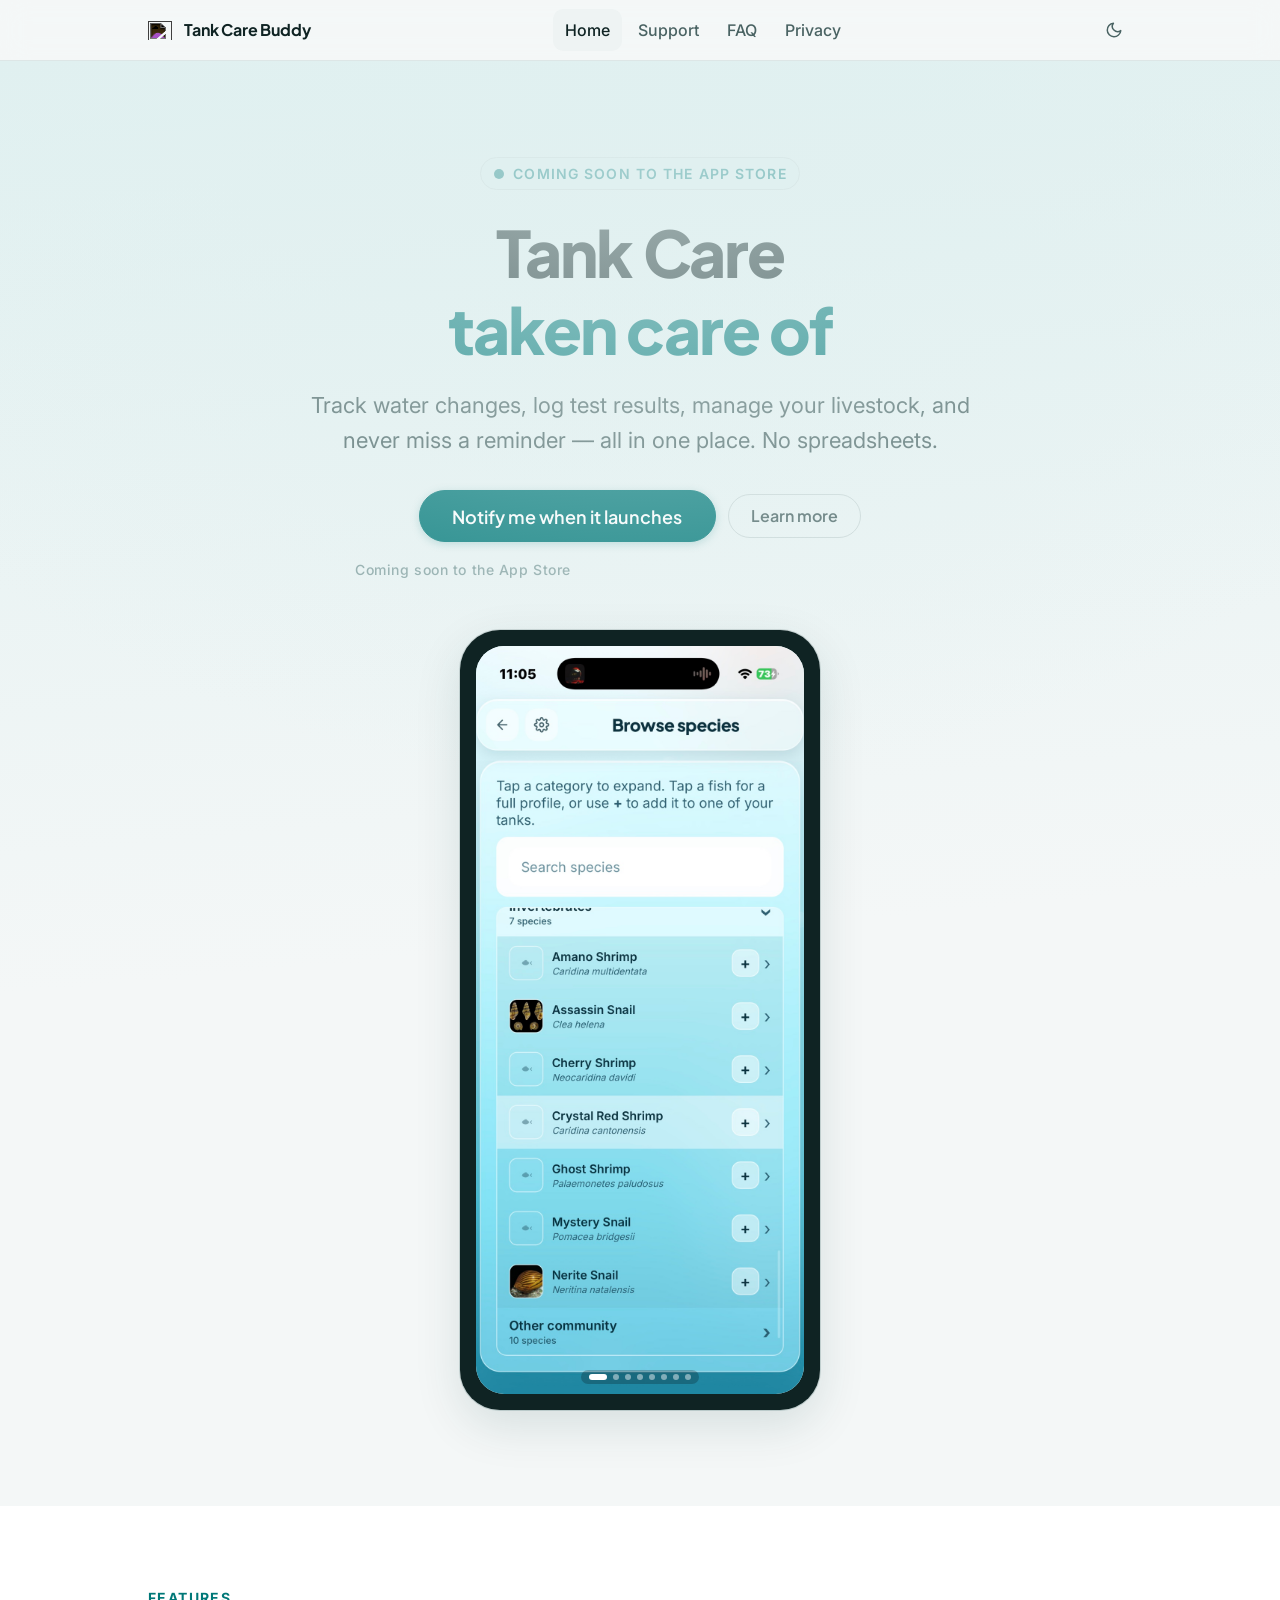
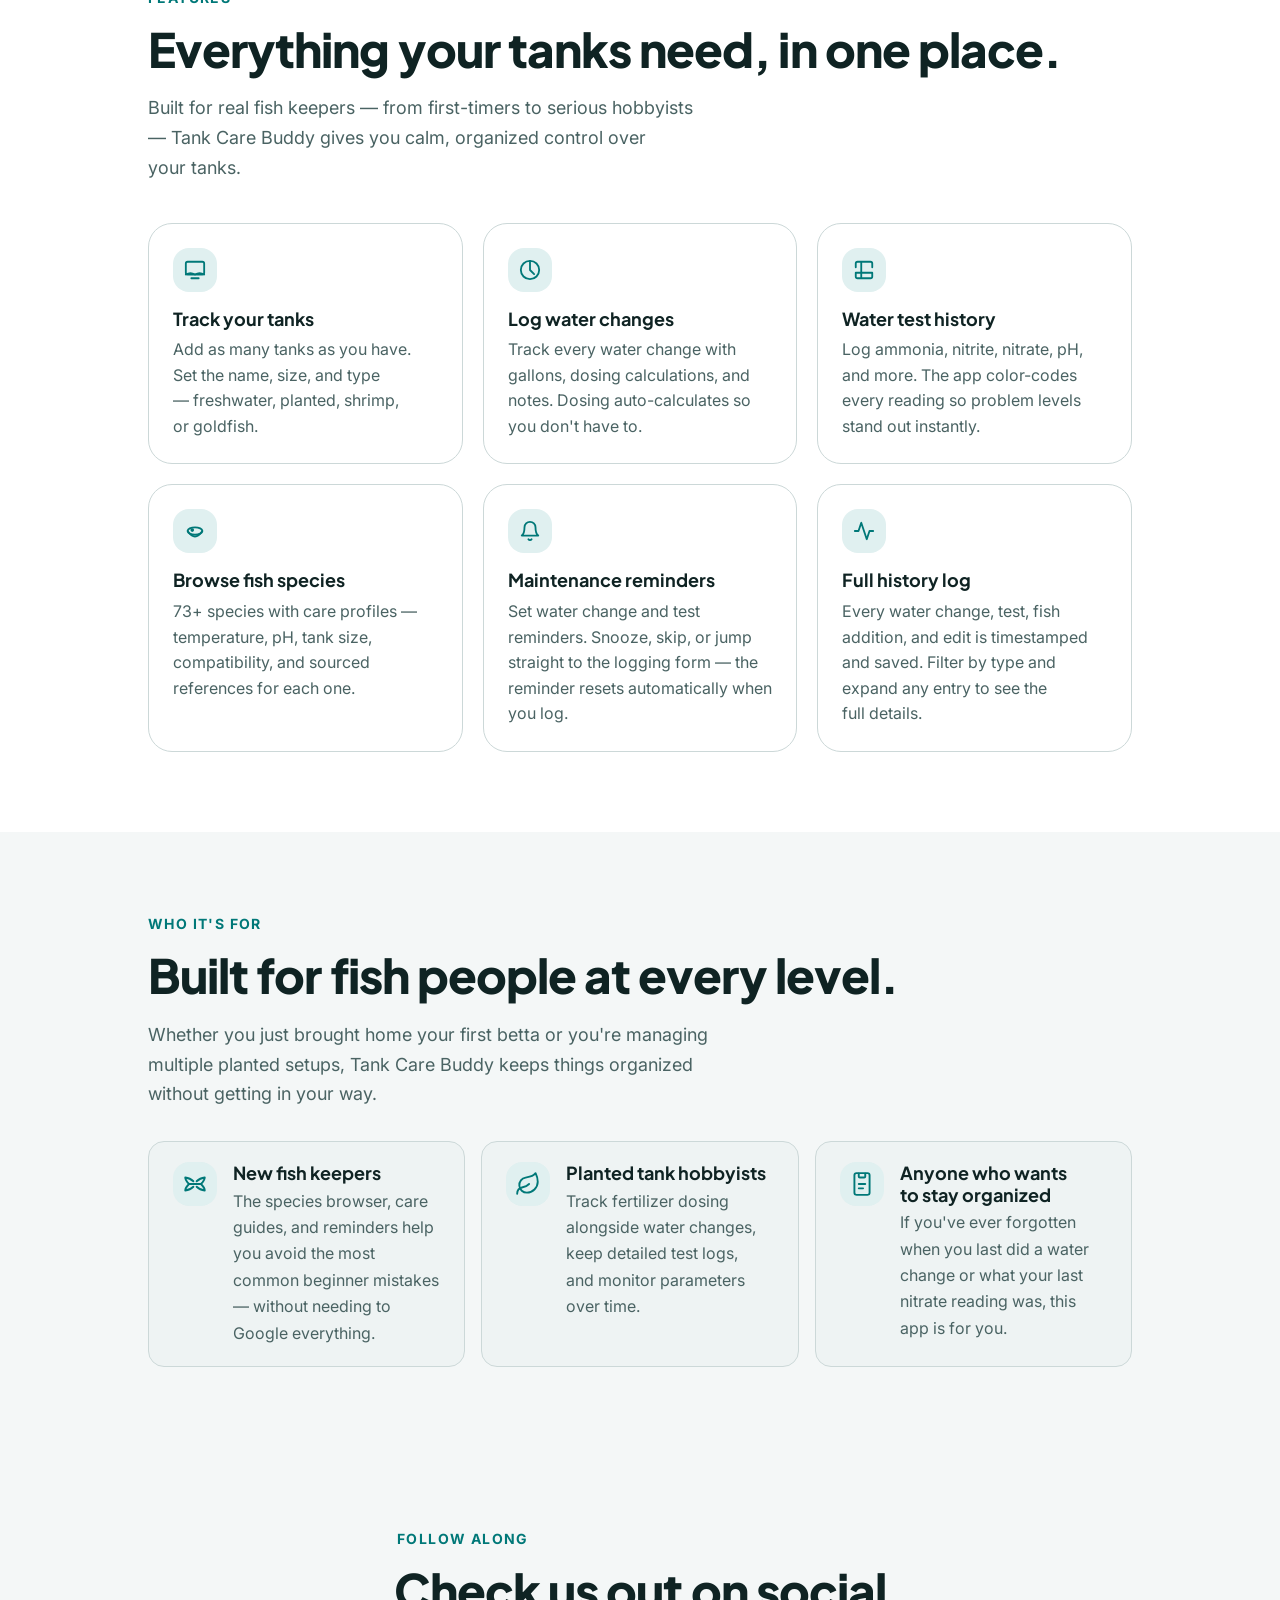
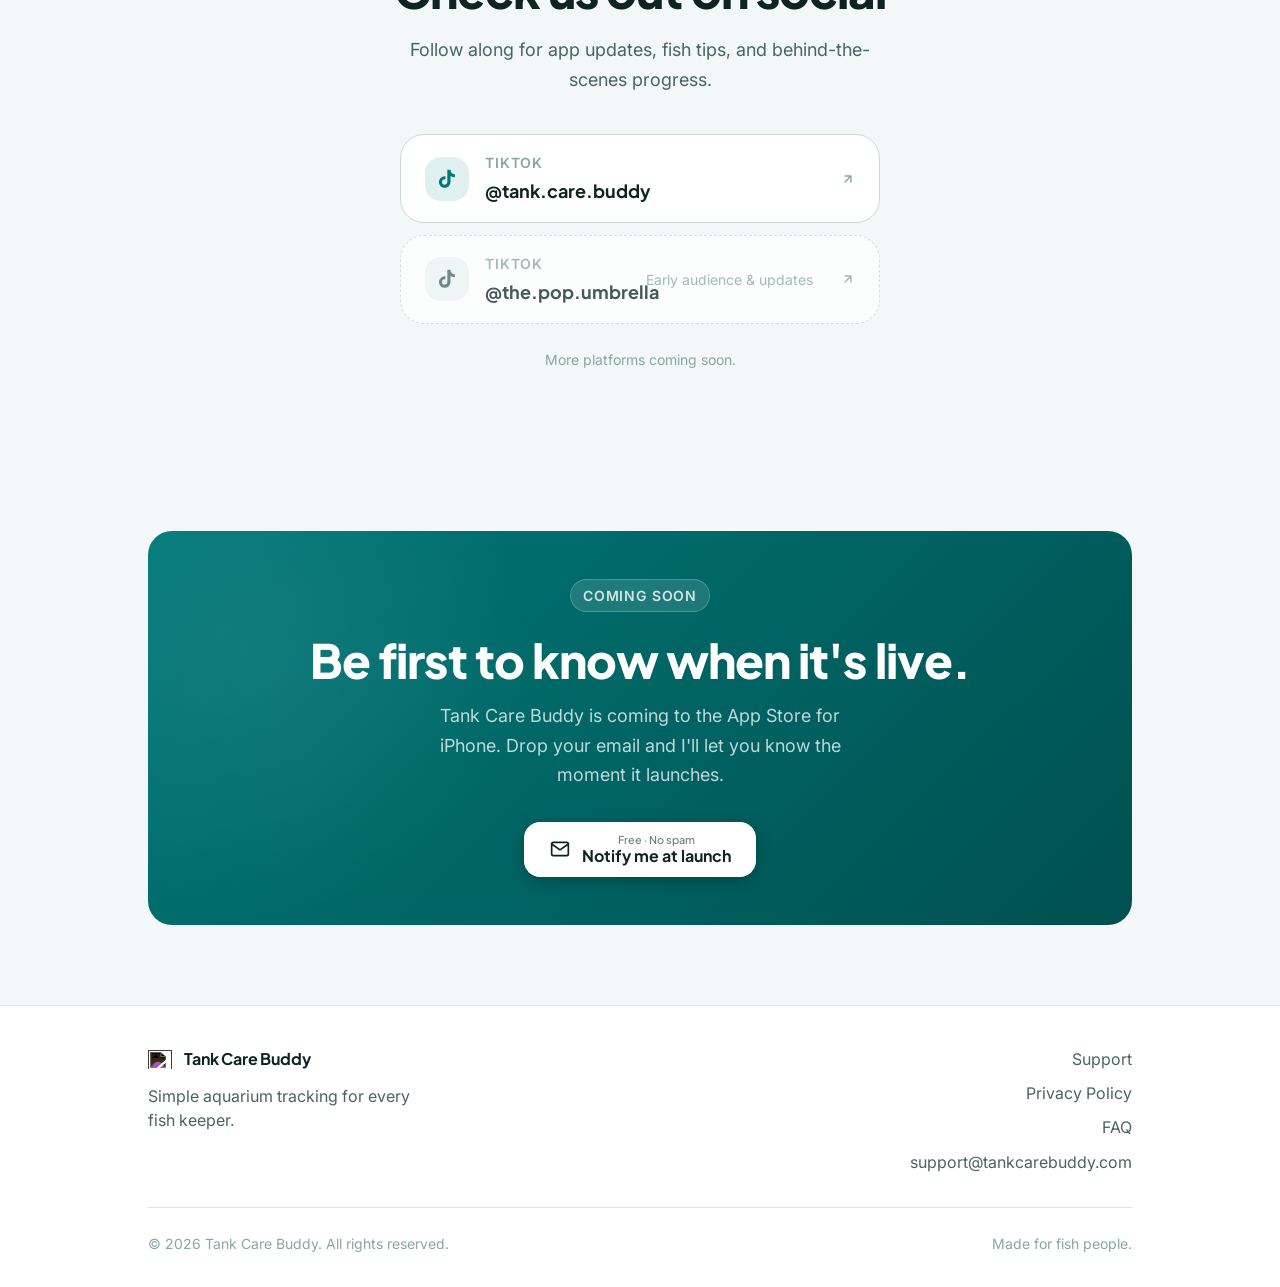
==== index.html @ 9cae3dd8 "v20260706c — screenshot carousel, legal page overhaul - index.html: replace hero phone mockup with r" ====
<!DOCTYPE html>
<html lang="en">
<head>
  <meta charset="UTF-8" />
  <meta name="viewport" content="width=device-width, initial-scale=1.0, viewport-fit=cover" />
  <title>Tank Care Buddy — Simple Aquarium Tracking</title>
  <meta name="description" content="Tank Care Buddy helps fish keepers track water changes, log tests, monitor fish health, and stay on top of tank maintenance — all in one clean app." />
  <meta property="og:title" content="Tank Care Buddy — Simple Aquarium Tracking" />
  <meta property="og:description" content="Track your tanks, log water changes, browse fish species, and never miss a maintenance reminder." />
  <meta property="og:type" content="website" />
  <meta property="og:url" content="https://tankcarebuddy.com" />
  <meta property="og:image" content="https://tankcarebuddy.com/icon-96.png" />
  <meta name="twitter:card" content="summary" />
  <meta name="twitter:image" content="https://tankcarebuddy.com/icon-96.png" />
  <link rel="canonical" href="https://tankcarebuddy.com" />
  <!-- Fonts -->
  <link rel="preconnect" href="https://fonts.googleapis.com" />
  <link rel="preconnect" href="https://fonts.gstatic.com" crossorigin />
  <link href="https://fonts.googleapis.com/css2?family=Plus+Jakarta+Sans:wght@400;500;600;700;800&family=Inter:wght@400;500;600&display=swap" rel="stylesheet" />
  <link rel="stylesheet" href="style.css" />
</head>
<body>

  <!-- HEADER -->
  <div id="header-placeholder"></div>

  <!-- ═══════════════════════════════════════════════════════ HERO -->
  <main>
    <section class="hero">
      <div class="container text-center">
        <div class="hero-eyebrow">
          <svg width="12" height="12" viewBox="0 0 12 12" fill="currentColor"><circle cx="6" cy="6" r="5"/></svg>
          Coming soon to the App Store
        </div>

        <h1 class="hero-title">
          Tank Care<br><em>taken care of</em>
        </h1>

        <p class="hero-sub">
          Track water changes, log test results, manage your livestock,
          and never miss a reminder — all in one place. No spreadsheets.
        </p>

        <div class="hero-actions">
          <button class="btn btn-primary btn-lg" id="hero-notify-btn" onclick="TCB.openWaitlistModal()">
            Notify me when it launches
          </button>
          <a href="faq.html" class="btn btn-ghost">Learn more</a>
        </div>
        <p class="hero-coming-soon">Coming soon to the App Store</p>

        <!-- Phone mockup -->
        <!-- ── SCREENSHOT CAROUSEL (v20260706c) ── -->
        <div class="hero-mockup">
          <div class="phone-frame">
            <div class="phone-screen phone-screen--carousel">
              <div class="ss-carousel" id="ss-carousel" aria-label="App screenshots">
                <div class="ss-track" id="ss-track">
                  <div class="ss-slide"><img src="screenshots/screen-01.jpg" alt="Tank Care Buddy — home screen" draggable="false"></div>
                  <div class="ss-slide"><img src="screenshots/screen-02.jpg" alt="Tank Care Buddy — tank details" draggable="false"></div>
                  <div class="ss-slide"><img src="screenshots/screen-03.jpg" alt="Tank Care Buddy — water care" draggable="false"></div>
                  <div class="ss-slide"><img src="screenshots/screen-04.jpg" alt="Tank Care Buddy — equipment" draggable="false"></div>
                  <div class="ss-slide"><img src="screenshots/screen-05.jpg" alt="Tank Care Buddy — reminders" draggable="false"></div>
                  <div class="ss-slide"><img src="screenshots/screen-06.jpg" alt="Tank Care Buddy — first tank guide" draggable="false"></div>
                  <div class="ss-slide"><img src="screenshots/screen-07.jpg" alt="Tank Care Buddy — history" draggable="false"></div>
                  <div class="ss-slide"><img src="screenshots/screen-08.jpg" alt="Tank Care Buddy — browse species" draggable="false"></div>
                </div>
              </div>
              <div class="ss-dots" id="ss-dots" role="tablist" aria-label="Screenshot navigation">
                <button class="ss-dot ss-dot--active" role="tab" aria-selected="true" data-idx="0"></button>
                <button class="ss-dot" role="tab" aria-selected="false" data-idx="1"></button>
                <button class="ss-dot" role="tab" aria-selected="false" data-idx="2"></button>
                <button class="ss-dot" role="tab" aria-selected="false" data-idx="3"></button>
                <button class="ss-dot" role="tab" aria-selected="false" data-idx="4"></button>
                <button class="ss-dot" role="tab" aria-selected="false" data-idx="5"></button>
                <button class="ss-dot" role="tab" aria-selected="false" data-idx="6"></button>
                <button class="ss-dot" role="tab" aria-selected="false" data-idx="7"></button>
              </div>
            </div>
          </div>
        </div>

      </div>
    </section>

    <!-- ═══════════════════════════════════════════════════ FEATURES -->
    <section class="section section--alt" id="features">
      <div class="container">
        <p class="section-label">Features</p>
        <h2 class="section-title">Everything your tanks need, in one place.</h2>
        <p class="section-sub">
          Built for real fish keepers — from first-timers to serious hobbyists —
          Tank Care Buddy gives you calm, organized control over your tanks.
        </p>

        <div class="features-grid">

          <div class="feature-card">
            <div class="feature-icon">
              <svg width="22" height="22" viewBox="0 0 24 24" fill="none" stroke="currentColor" stroke-width="2" stroke-linecap="round" stroke-linejoin="round"><rect x="2" y="3" width="20" height="14" rx="2"/><path d="M2 17 Q7 14 12 17 Q17 14 22 17"/><path d="M8 21h8"/></svg>
            </div>
            <h3>Track your tanks</h3>
            <p>Add as many tanks as you have. Set the name, size, and type — freshwater, planted, shrimp, or goldfish.</p>
          </div>

          <div class="feature-card">
            <div class="feature-icon">
              <svg width="22" height="22" viewBox="0 0 24 24" fill="none" stroke="currentColor" stroke-width="2" stroke-linecap="round" stroke-linejoin="round"><path d="M12 2C6.48 2 2 6.48 2 12s4.48 10 10 10 10-4.48 10-10S17.52 2 12 2z"/><path d="M12 2v10l4.5 4.5"/></svg>
            </div>
            <h3>Log water changes</h3>
            <p>Track every water change with gallons, dosing calculations, and notes. Dosing auto-calculates so you don't have to.</p>
          </div>

          <div class="feature-card">
            <div class="feature-icon">
              <svg width="22" height="22" viewBox="0 0 24 24" fill="none" stroke="currentColor" stroke-width="2" stroke-linecap="round" stroke-linejoin="round"><path d="M9 3H5a2 2 0 0 0-2 2v4m6-6h10a2 2 0 0 1 2 2v4M9 3v18m0 0h10a2 2 0 0 0 2-2v-4M9 21H5a2 2 0 0 1-2-2v-4m0 0h18"/></svg>
            </div>
            <h3>Water test history</h3>
            <p>Log ammonia, nitrite, nitrate, pH, and more. The app color-codes every reading so problem levels stand out instantly.</p>
          </div>

          <div class="feature-card">
            <div class="feature-icon">
              <svg width="22" height="22" viewBox="0 0 24 24" fill="none" stroke="currentColor" stroke-width="2" stroke-linecap="round" stroke-linejoin="round"><ellipse cx="12" cy="12" rx="8" ry="4"/><path d="M4 12 Q8 18 12 18 Q16 18 20 12"/><circle cx="9" cy="11" r="1" fill="currentColor"/></svg>
            </div>
            <h3>Browse fish species</h3>
            <p>73+ species with care profiles — temperature, pH, tank size, compatibility, and sourced references for each one.</p>
          </div>

          <div class="feature-card">
            <div class="feature-icon">
              <svg width="22" height="22" viewBox="0 0 24 24" fill="none" stroke="currentColor" stroke-width="2" stroke-linecap="round" stroke-linejoin="round"><path d="M18 8A6 6 0 0 0 6 8c0 7-3 9-3 9h18s-3-2-3-9"/><path d="M13.73 21a2 2 0 0 1-3.46 0"/></svg>
            </div>
            <h3>Maintenance reminders</h3>
            <p>Set water change and test reminders. Snooze, skip, or jump straight to the logging form — the reminder resets automatically when you log.</p>
          </div>

          <div class="feature-card">
            <div class="feature-icon">
              <svg width="22" height="22" viewBox="0 0 24 24" fill="none" stroke="currentColor" stroke-width="2" stroke-linecap="round" stroke-linejoin="round"><polyline points="22 12 18 12 15 21 9 3 6 12 2 12"/></svg>
            </div>
            <h3>Full history log</h3>
            <p>Every water change, test, fish addition, and edit is timestamped and saved. Filter by type and expand any entry to see the full details.</p>
          </div>

        </div>
      </div>
    </section>

    <!-- ═══════════════════════════════════════════════════ WHO IT'S FOR -->
    <section class="section" id="who">
      <div class="container">
        <p class="section-label">Who it's for</p>
        <h2 class="section-title">Built for fish people at every level.</h2>
        <p class="section-sub">
          Whether you just brought home your first betta or you're managing multiple planted setups,
          Tank Care Buddy keeps things organized without getting in your way.
        </p>

        <div class="audience-grid">
          <div class="audience-card">
            <div class="audience-icon">
              <!-- fish icon — matches app icons.js "fish" -->
              <svg width="26" height="26" viewBox="0 0 24 24" fill="none" stroke="currentColor" stroke-width="1.75" stroke-linecap="round" stroke-linejoin="round" aria-hidden="true">
                <path d="M6.5 12C6.5 12 3 8.5 3 6c0 0 4.5.5 7.5 3.5"/>
                <path d="M17.5 12C17.5 12 21 8.5 21 6c0 0-4.5.5-7.5 3.5"/>
                <path d="M6.5 12C6.5 12 3 15.5 3 18c0 0 4.5-.5 7.5-3.5"/>
                <path d="M17.5 12C17.5 12 21 15.5 21 18c0 0-4.5-.5-7.5-3.5"/>
                <path d="M6.5 12h11"/>
                <circle cx="17" cy="12" r="1" fill="currentColor" stroke="none"/>
              </svg>
            </div>
            <div>
              <h3>New fish keepers</h3>
              <p>The species browser, care guides, and reminders help you avoid the most common beginner mistakes — without needing to Google everything.</p>
            </div>
          </div>
          <div class="audience-card">
            <div class="audience-icon">
              <!-- leaf icon — matches app icons.js "leaf" -->
              <svg width="26" height="26" viewBox="0 0 24 24" fill="none" stroke="currentColor" stroke-width="1.75" stroke-linecap="round" stroke-linejoin="round" aria-hidden="true">
                <path d="M11 20A7 7 0 0 1 9.8 6.1C15.5 5 17 4.48 19 2c1 2 2 4.18 2 8 0 5.5-4.78 10-10 10z"/>
                <path d="M2 21c0-3 1.85-5.36 5.08-6C9.5 14.52 12 13 13 12"/>
              </svg>
            </div>
            <div>
              <h3>Planted tank hobbyists</h3>
              <p>Track fertilizer dosing alongside water changes, keep detailed test logs, and monitor parameters over time.</p>
            </div>
          </div>
          <div class="audience-card">
            <div class="audience-icon">
              <!-- clipboard-list icon — matches app icons.js "clipboard-list" -->
              <svg width="26" height="26" viewBox="0 0 24 24" fill="none" stroke="currentColor" stroke-width="1.75" stroke-linecap="round" stroke-linejoin="round" aria-hidden="true">
                <rect x="9" y="2" width="6" height="4" rx="1" ry="1"/>
                <path d="M9 2H7a2 2 0 0 0-2 2v16a2 2 0 0 0 2 2h10a2 2 0 0 0 2-2V4a2 2 0 0 0-2-2h-2"/>
                <path d="M9 12h6"/>
                <path d="M9 16h4"/>
              </svg>
            </div>
            <div>
              <h3>Anyone who wants to stay organized</h3>
              <p>If you've ever forgotten when you last did a water change or what your last nitrate reading was, this app is for you.</p>
            </div>
          </div>
        </div>
      </div>
    </section>


    <!-- ═══════════════════════════════════════════════════ SOCIAL -->
    <section class="section social-section" id="social">
      <div class="container text-center">
        <p class="section-label">Follow along</p>
        <h2 class="section-title social-title">Check us out on social</h2>
        <p class="section-sub social-sub">
          Follow along for app updates, fish tips, and behind-the-scenes progress.
        </p>

        <div class="social-cards">

          <!-- TikTok -->
          <a
            href="https://www.tiktok.com/@tank.care.buddy"
            class="social-card"
            target="_blank"
            rel="noopener noreferrer"
            aria-label="Tank Care Buddy on TikTok"
          >
            <div class="social-card-icon">
              <!-- TikTok logo mark -->
              <svg width="22" height="22" viewBox="0 0 24 24" fill="currentColor" aria-hidden="true">
                <path d="M19.59 6.69a4.83 4.83 0 0 1-3.77-4.25V2h-3.45v13.67a2.89 2.89 0 0 1-2.88 2.5 2.89 2.89 0 0 1-2.89-2.89 2.89 2.89 0 0 1 2.89-2.89c.28 0 .54.04.79.1V9.01a6.32 6.32 0 0 0-.79-.05 6.34 6.34 0 0 0-6.34 6.34 6.34 6.34 0 0 0 6.34 6.34 6.34 6.34 0 0 0 6.33-6.34V8.69a8.18 8.18 0 0 0 4.78 1.52V6.76a4.85 4.85 0 0 1-1.01-.07z"/>
              </svg>
            </div>
            <div class="social-card-body">
              <span class="social-card-platform">TikTok</span>
              <!-- Update handle once confirmed -->
              <span class="social-card-handle">@tank.care.buddy</span>
            </div>
            <div class="social-card-arrow" aria-hidden="true">
              <svg width="14" height="14" viewBox="0 0 24 24" fill="none" stroke="currentColor" stroke-width="2.5" stroke-linecap="round" stroke-linejoin="round">
                <path d="M7 17L17 7M17 7H7M17 7v10"/>
              </svg>
            </div>
          </a>

          <!-- Pop Umbrella (early audience / parent brand — subtle) -->
          <a
            href="https://www.tiktok.com/@the.pop.umbrella"
            class="social-card social-card--secondary"
            target="_blank"
            rel="noopener noreferrer"
            aria-label="Pop Umbrella on TikTok"
          >
            <div class="social-card-icon">
              <svg width="22" height="22" viewBox="0 0 24 24" fill="currentColor" aria-hidden="true">
                <path d="M19.59 6.69a4.83 4.83 0 0 1-3.77-4.25V2h-3.45v13.67a2.89 2.89 0 0 1-2.88 2.5 2.89 2.89 0 0 1-2.89-2.89 2.89 2.89 0 0 1 2.89-2.89c.28 0 .54.04.79.1V9.01a6.32 6.32 0 0 0-.79-.05 6.34 6.34 0 0 0-6.34 6.34 6.34 6.34 0 0 0 6.34 6.34 6.34 6.34 0 0 0 6.33-6.34V8.69a8.18 8.18 0 0 0 4.78 1.52V6.76a4.85 4.85 0 0 1-1.01-.07z"/>
              </svg>
            </div>
            <div class="social-card-body">
              <span class="social-card-platform">TikTok</span>
              <span class="social-card-handle">@the.pop.umbrella</span>
            </div>
            <div class="social-card-note">Early audience &amp; updates</div>
            <div class="social-card-arrow" aria-hidden="true">
              <svg width="14" height="14" viewBox="0 0 24 24" fill="none" stroke="currentColor" stroke-width="2.5" stroke-linecap="round" stroke-linejoin="round">
                <path d="M7 17L17 7M17 7H7M17 7v10"/>
              </svg>
            </div>
          </a>

        </div>

        <p class="social-footnote">
          More platforms coming soon.
        </p>
      </div>
    </section>

    <!-- ═══════════════════════════════════════════════════ CTA BANNER -->
    <section class="section">
      <div class="container">
        <div class="cta-banner" id="coming-soon">
          <div class="cta-badge">Coming Soon</div>
          <h2>Be first to know when it's live.</h2>
          <p>
            Tank Care Buddy is coming to the App Store for iPhone.
            Drop your email and I'll let you know the moment it launches.
          </p>
          <button class="btn-appstore-white" onclick="TCB.openWaitlistModal()">
            <svg width="20" height="20" viewBox="0 0 24 24" fill="none" stroke="currentColor" stroke-width="2" stroke-linecap="round" stroke-linejoin="round" aria-hidden="true"><path d="M4 4h16c1.1 0 2 .9 2 2v12c0 1.1-.9 2-2 2H4c-1.1 0-2-.9-2-2V6c0-1.1.9-2 2-2z"/><polyline points="22,6 12,13 2,6"/></svg>
            <span class="btn-appstore-label">
              <span class="btn-appstore-sub">Free · No spam</span>
              <span class="btn-appstore-main">Notify me at launch</span>
            </span>
          </button>
        </div>
      </div>
    </section>

  </main>

  <!-- FOOTER -->
  <div id="footer-placeholder"></div>

  <script src="shared.js?v=20260702a"></script>
  <script src="waitlist.js?v=20260702e"></script>

  <!-- Screenshot carousel (v20260706c) -->
  <script>
  (function() {
    var track = document.getElementById('ss-track');
    var dots  = document.querySelectorAll('.ss-dot');
    if (!track || !dots.length) return;

    var total   = 8;
    var current = 0;
    var autoTimer;

    function goTo(idx, resetAuto) {
      idx = ((idx % total) + total) % total;
      current = idx;
      track.style.transform = 'translateX(-' + (idx * 100) + '%)';
      dots.forEach(function(d, i) {
        var active = i === idx;
        d.classList.toggle('ss-dot--active', active);
        d.setAttribute('aria-selected', active ? 'true' : 'false');
      });
      if (resetAuto) startAuto();
    }

    function startAuto() {
      clearInterval(autoTimer);
      autoTimer = setInterval(function() { goTo(current + 1, false); }, 3400);
    }

    // Dot clicks
    dots.forEach(function(d) {
      d.addEventListener('click', function() {
        goTo(parseInt(d.dataset.idx, 10), true);
      });
    });

    // Touch / drag swipe
    var carousel = document.getElementById('ss-carousel');
    var startX = null;
    var dragDx = 0;
    var dragging = false;

    function onStart(x) {
      startX = x;
      dragDx = 0;
      dragging = true;
      clearInterval(autoTimer);
      track.style.transition = 'none';
    }
    function onMove(x) {
      if (!dragging || startX === null) return;
      dragDx = x - startX;
      var base = -(current * 100);
      var pct = base + (dragDx / carousel.offsetWidth * 100);
      track.style.transform = 'translateX(' + pct + '%)';
    }
    function onEnd() {
      if (!dragging) return;
      dragging = false;
      track.style.transition = '';
      if (Math.abs(dragDx) > 40) {
        goTo(dragDx < 0 ? current + 1 : current - 1, true);
      } else {
        goTo(current, true);
      }
      startX = null;
    }

    carousel.addEventListener('touchstart', function(e) { onStart(e.touches[0].clientX); }, { passive: true });
    carousel.addEventListener('touchmove',  function(e) { onMove(e.touches[0].clientX); }, { passive: true });
    carousel.addEventListener('touchend',   onEnd);
    carousel.addEventListener('mousedown',  function(e) { onStart(e.clientX); e.preventDefault(); });
    document.addEventListener('mousemove',  function(e) { if (dragging) onMove(e.clientX); });
    document.addEventListener('mouseup',    onEnd);

    // Pause on hover
    carousel.addEventListener('mouseenter', function() { clearInterval(autoTimer); });
    carousel.addEventListener('mouseleave', function() { startAuto(); });

    // Keyboard arrows for accessibility
    carousel.addEventListener('keydown', function(e) {
      if (e.key === 'ArrowLeft')  goTo(current - 1, true);
      if (e.key === 'ArrowRight') goTo(current + 1, true);
    });
    carousel.setAttribute('tabindex', '0');

    startAuto();
  })();
  </script>
</body>
</html>
---- style.css ----
/* ============================================================
   TANK CARE BUDDY — Marketing Site Styles
   Palette: deep teal primary, warm off-white surfaces, clean water feel
   Fonts: Plus Jakarta Sans (display) + Inter (body) via Google Fonts
   ============================================================ */

/* ── DESIGN TOKENS ─────────────────────────────────────────── */
:root,
[data-theme="light"] {
  /* Surfaces */
  --color-bg:             #f4f7f7;
  --color-surface:        #ffffff;
  --color-surface-2:      #eef3f3;
  --color-border:         #ccd8d8;
  --color-divider:        #dde6e6;

  /* Text */
  --color-text:           #0f2323;
  --color-text-muted:     #4a6363;
  --color-text-faint:     #8aa5a5;
  --color-text-inverse:   #f4f7f7;

  /* Primary — deep teal */
  --color-primary:        #007878;
  --color-primary-hover:  #005f5f;
  --color-primary-active: #004545;
  --color-primary-light:  #e0f0f0;

  /* Accent — warm aqua for CTAs */
  --color-cta:            #009999;
  --color-cta-hover:      #007a7a;

  /* Success */
  --color-success:        #3a8a40;
  --color-success-bg:     #e6f4e7;

  /* Shadows */
  --shadow-xs:  0 1px 3px rgba(0,60,60,0.07);
  --shadow-sm:  0 2px 8px rgba(0,60,60,0.09);
  --shadow-md:  0 6px 20px rgba(0,60,60,0.10);
  --shadow-lg:  0 16px 48px rgba(0,60,60,0.12);

  /* Radius */
  --radius-sm:  0.375rem;
  --radius-md:  0.625rem;
  --radius-lg:  1rem;
  --radius-xl:  1.5rem;
  --radius-full: 9999px;

  /* Spacing */
  --space-1:  0.25rem;
  --space-2:  0.5rem;
  --space-3:  0.75rem;
  --space-4:  1rem;
  --space-5:  1.25rem;
  --space-6:  1.5rem;
  --space-8:  2rem;
  --space-10: 2.5rem;
  --space-12: 3rem;
  --space-16: 4rem;
  --space-20: 5rem;
  --space-24: 6rem;

  /* Type scale */
  --text-xs:   clamp(0.75rem,  0.7rem + 0.25vw, 0.875rem);
  --text-sm:   clamp(0.875rem, 0.8rem + 0.35vw, 1rem);
  --text-base: clamp(1rem,     0.95rem + 0.25vw, 1.125rem);
  --text-lg:   clamp(1.125rem, 1rem + 0.6vw, 1.375rem);
  --text-xl:   clamp(1.375rem, 1.1rem + 1vw, 2rem);
  --text-2xl:  clamp(1.875rem, 1.2rem + 2.2vw, 3rem);
  --text-3xl:  clamp(2.5rem,   1.5rem + 3.5vw, 4rem);

  /* Fonts */
  --font-display: 'Plus Jakarta Sans', 'Inter', system-ui, sans-serif;
  --font-body:    'Inter', system-ui, sans-serif;

  /* Transitions */
  --ease-out: cubic-bezier(0.16, 1, 0.3, 1);
  --trans: 180ms var(--ease-out);
}

[data-theme="dark"] {
  --color-bg:             #0a1818;
  --color-surface:        #0f2222;
  --color-surface-2:      #152a2a;
  --color-border:         #1e3535;
  --color-divider:        #1a2e2e;
  --color-text:           #d4e8e8;
  --color-text-muted:     #6fa0a0;
  --color-text-faint:     #3d6060;
  --color-text-inverse:   #0a1818;
  --color-primary:        #3bbfbf;
  --color-primary-hover:  #5dd4d4;
  --color-primary-active: #7ee0e0;
  --color-primary-light:  #102828;
  --color-cta:            #3bbfbf;
  --color-cta-hover:      #5dd4d4;
  --color-success:        #5ab560;
  --color-success-bg:     #0e2510;
  --shadow-xs:  0 1px 3px rgba(0,0,0,0.3);
  --shadow-sm:  0 2px 8px rgba(0,0,0,0.35);
  --shadow-md:  0 6px 20px rgba(0,0,0,0.4);
  --shadow-lg:  0 16px 48px rgba(0,0,0,0.5);
}

@media (prefers-color-scheme: dark) {
  :root:not([data-theme]) {
    --color-bg:             #0a1818;
    --color-surface:        #0f2222;
    --color-surface-2:      #152a2a;
    --color-border:         #1e3535;
    --color-divider:        #1a2e2e;
    --color-text:           #d4e8e8;
    --color-text-muted:     #6fa0a0;
    --color-text-faint:     #3d6060;
    --color-text-inverse:   #0a1818;
    --color-primary:        #3bbfbf;
    --color-primary-hover:  #5dd4d4;
    --color-primary-active: #7ee0e0;
    --color-primary-light:  #102828;
    --color-cta:            #3bbfbf;
    --color-cta-hover:      #5dd4d4;
    --color-success:        #5ab560;
    --color-success-bg:     #0e2510;
    --shadow-xs:  0 1px 3px rgba(0,0,0,0.3);
    --shadow-sm:  0 2px 8px rgba(0,0,0,0.35);
    --shadow-md:  0 6px 20px rgba(0,0,0,0.4);
    --shadow-lg:  0 16px 48px rgba(0,0,0,0.5);
  }
}

/* ── BASE RESET ─────────────────────────────────────────────── */
*, *::before, *::after { box-sizing: border-box; margin: 0; padding: 0; }

html {
  -webkit-font-smoothing: antialiased;
  -moz-osx-font-smoothing: grayscale;
  text-rendering: optimizeLegibility;
  scroll-behavior: smooth;
  scroll-padding-top: var(--space-20);
}

body {
  min-height: 100dvh;
  font-family: var(--font-body);
  font-size: var(--text-base);
  line-height: 1.65;
  color: var(--color-text);
  background-color: var(--color-bg);
}

/* v20260622: match app Fix 1 — eliminate 300ms tap delay on all interactive elements */
button, a, [role="button"] {
  touch-action: manipulation;
}

img, svg { display: block; max-width: 100%; height: auto; }
ul[role="list"], ol[role="list"] { list-style: none; }
input, button, textarea, select { font: inherit; color: inherit; }

h1,h2,h3,h4,h5,h6 {
  font-family: var(--font-display);
  text-wrap: balance;
  line-height: 1.2;
  color: var(--color-text);
}
p, li, figcaption { text-wrap: pretty; max-width: 70ch; }
a { color: var(--color-primary); text-decoration: none; transition: color var(--trans); }
a:hover { color: var(--color-primary-hover); }

button { cursor: pointer; background: none; border: none; }

:focus-visible {
  outline: 2px solid var(--color-primary);
  outline-offset: 3px;
  border-radius: var(--radius-sm);
}
::selection { background: var(--color-primary-light); color: var(--color-text); }

.sr-only {
  position: absolute; width: 1px; height: 1px; padding: 0;
  margin: -1px; overflow: hidden; clip: rect(0,0,0,0);
  white-space: nowrap; border-width: 0;
}

/* ── LAYOUT ─────────────────────────────────────────────────── */
.container {
  width: 100%;
  max-width: 1080px;
  margin-inline: auto;
  padding-inline: clamp(var(--space-5), 5vw, var(--space-12));
}
.container--narrow {
  max-width: 720px;
}

/* ── HEADER ─────────────────────────────────────────────────── */
.site-header {
  position: sticky;
  top: 0;
  z-index: 100;
  background: color-mix(in srgb, var(--color-bg) 88%, transparent);
  backdrop-filter: blur(14px);
  -webkit-backdrop-filter: blur(14px);
  border-bottom: 1px solid var(--color-divider);
  transition: box-shadow var(--trans);
}
.site-header.scrolled { box-shadow: var(--shadow-sm); }

.header-inner {
  display: flex;
  align-items: center;
  justify-content: space-between;
  height: 60px;
  gap: var(--space-6);
}

.site-logo {
  display: flex;
  align-items: center;
  gap: var(--space-3);
  text-decoration: none;
  color: var(--color-text);
  flex-shrink: 0;
}
.site-logo-mark {
  flex-shrink: 0;
  display: block;
  /* Brand mark PNG (116x96 native, white mark on transparent bg).
     Rendered at 24x20px to sit proportionally with the --text-sm logo text.
     CSS filter handles theme contrast. */
  width: 24px;
  height: 20px;
  object-fit: contain;
  /* Light theme default: invert white mark to dark */
  filter: invert(1);
}
[data-theme="dark"] .site-logo-mark {
  filter: none;
}
@media (prefers-color-scheme: dark) {
  :root:not([data-theme]) .site-logo-mark {
    filter: none;
  }
}
.site-logo-text {
  font-family: var(--font-display);
  font-size: var(--text-sm);
  font-weight: 700;
  letter-spacing: -0.01em;
  color: var(--color-text);
  white-space: nowrap;
}

.site-nav {
  display: flex;
  align-items: center;
  gap: var(--space-1);
}
.site-nav a {
  font-size: var(--text-sm);
  font-weight: 500;
  color: var(--color-text-muted);
  padding: var(--space-2) var(--space-3);
  border-radius: var(--radius-md);
  transition: color var(--trans), background var(--trans);
}
.site-nav a:hover, .site-nav a.active {
  color: var(--color-text);
  background: var(--color-surface-2);
}

.header-actions {
  display: flex;
  align-items: center;
  gap: var(--space-3);
  flex-shrink: 0;
}

/* Theme toggle */
.theme-toggle {
  width: 36px; height: 36px;
  border-radius: var(--radius-full);
  display: flex; align-items: center; justify-content: center;
  color: var(--color-text-muted);
  transition: background var(--trans), color var(--trans);
}
.theme-toggle:hover { background: var(--color-surface-2); color: var(--color-text); }

/* Mobile nav */
.nav-toggle {
  display: none;
  width: 36px; height: 36px;
  flex-direction: column;
  align-items: center;
  justify-content: center;
  gap: 5px;
  border-radius: var(--radius-md);
  color: var(--color-text-muted);
  transition: background var(--trans);
}
.nav-toggle:hover { background: var(--color-surface-2); }
.nav-toggle span {
  display: block; width: 20px; height: 2px;
  background: currentColor;
  border-radius: 2px;
  transition: transform 180ms var(--ease-out), opacity 180ms;
}
.nav-toggle.open span:nth-child(1) { transform: translateY(7px) rotate(45deg); }
.nav-toggle.open span:nth-child(2) { opacity: 0; transform: scaleX(0); }
.nav-toggle.open span:nth-child(3) { transform: translateY(-7px) rotate(-45deg); }

@media (max-width: 680px) {
  .site-nav {
    display: none;
    position: fixed;
    inset: 60px 0 0;
    background: var(--color-bg);
    flex-direction: column;
    align-items: flex-start;
    padding: var(--space-6);
    gap: var(--space-2);
    z-index: 99;
    border-top: 1px solid var(--color-divider);
  }
  .site-nav.open { display: flex; }
  .site-nav a { font-size: var(--text-base); padding: var(--space-3) var(--space-4); width: 100%; }
  .nav-toggle { display: flex; }
}

/* ── BUTTONS ─────────────────────────────────────────────────── */
.btn {
  display: inline-flex;
  align-items: center;
  justify-content: center;
  gap: var(--space-2);
  font-family: var(--font-display);
  font-size: var(--text-sm);
  font-weight: 600;
  padding: 0.6em 1.4em;
  border-radius: var(--radius-full);
  border: 1.5px solid transparent;
  cursor: pointer;
  transition: background var(--trans), color var(--trans), border-color var(--trans), transform 120ms, box-shadow var(--trans);
  text-decoration: none;
  white-space: nowrap;
  line-height: 1.4;
}
.btn:active { transform: scale(0.97); }

.btn-primary {
  background: var(--color-primary);
  color: #fff;
  border-color: var(--color-primary);
  box-shadow: 0 2px 8px rgba(0,120,120,0.25);
}
.btn-primary:hover {
  background: var(--color-primary-hover);
  border-color: var(--color-primary-hover);
  color: #fff;
  box-shadow: 0 4px 16px rgba(0,120,120,0.3);
}

.btn-outline {
  background: transparent;
  color: var(--color-primary);
  border-color: var(--color-primary);
}
.btn-outline:hover {
  background: var(--color-primary-light);
  color: var(--color-primary-hover);
}

.btn-ghost {
  background: transparent;
  color: var(--color-text-muted);
  border-color: var(--color-border);
}
.btn-ghost:hover {
  background: var(--color-surface-2);
  color: var(--color-text);
}

.btn-lg {
  font-size: var(--text-base);
  padding: 0.7em 1.8em;
}

.btn-appstore {
  display: inline-flex;
  align-items: center;
  gap: var(--space-3);
  background: var(--color-text);
  color: var(--color-bg);
  border-radius: var(--radius-lg);
  padding: 0.65em 1.4em;
  font-family: var(--font-display);
  font-weight: 600;
  font-size: var(--text-sm);
  text-decoration: none;
  transition: background var(--trans), transform 120ms, box-shadow var(--trans);
  box-shadow: var(--shadow-sm);
  border: 1.5px solid transparent;
}
.btn-appstore:hover {
  background: var(--color-primary);
  color: #fff;
  transform: translateY(-1px);
  box-shadow: var(--shadow-md);
}
.btn-appstore:active { transform: scale(0.97); }
.btn-appstore-label { display: flex; flex-direction: column; line-height: 1.2; }
.btn-appstore-sub { font-size: 0.7em; font-weight: 400; opacity: 0.75; }
.btn-appstore-main { font-size: 1em; }

/* ── HERO ─────────────────────────────────────────────────────── */
.hero {
  padding-block: clamp(var(--space-16), 10vw, var(--space-24));
  text-align: center;
  background: linear-gradient(
    175deg,
    var(--color-primary-light) 0%,
    var(--color-bg) 60%
  );
  position: relative;
  overflow: hidden;
}
.hero::before {
  content: '';
  position: absolute;
  inset: 0;
  background: radial-gradient(ellipse 80% 60% at 50% -10%, var(--color-primary-light), transparent);
  pointer-events: none;
}

.hero-eyebrow {
  display: inline-flex;
  align-items: center;
  gap: var(--space-2);
  font-size: var(--text-xs);
  font-weight: 600;
  letter-spacing: 0.08em;
  text-transform: uppercase;
  color: var(--color-primary);
  background: var(--color-primary-light);
  border: 1px solid var(--color-border);
  padding: var(--space-1) var(--space-3);
  border-radius: var(--radius-full);
  margin-bottom: var(--space-6);
}

.hero-title {
  font-family: var(--font-display);
  font-size: var(--text-3xl);
  font-weight: 800;
  letter-spacing: -0.03em;
  color: var(--color-text);
  margin-bottom: var(--space-5);
  max-width: 16ch;
  margin-inline: auto;
}
.hero-title em {
  font-style: normal;
  color: var(--color-primary);
}

.hero-sub {
  font-size: var(--text-lg);
  color: var(--color-text-muted);
  max-width: 48ch;
  margin-inline: auto;
  margin-bottom: var(--space-8);
  line-height: 1.6;
}

.hero-actions {
  display: flex;
  align-items: center;
  justify-content: center;
  flex-wrap: wrap;
  gap: var(--space-3);
  margin-bottom: var(--space-12);
}

/* Phone mockup */
.hero-mockup {
  position: relative;
  margin-inline: auto;
  width: min(360px, 90vw);
}

.phone-frame {
  position: relative;
  width: 100%;
  aspect-ratio: 9 / 19.5;
  background: var(--color-text);
  border-radius: 2.5rem;
  padding: 1rem;
  box-shadow: var(--shadow-lg), 0 0 0 1px var(--color-border);
  overflow: hidden;
}
[data-theme="dark"] .phone-frame,
@media (prefers-color-scheme: dark) {
  :root:not([data-theme]) .phone-frame {
    background: #1a2f2f;
    box-shadow: 0 32px 80px rgba(0,0,0,0.6), 0 0 0 1px var(--color-border);
  }
}
.phone-screen {
  width: 100%;
  height: 100%;
  border-radius: 1.75rem;
  background: linear-gradient(160deg, #e0f4f4 0%, #c8ecec 30%, #e8f4f0 100%);
  overflow: hidden;
  display: flex;
  flex-direction: column;
  align-items: center;
  justify-content: center;
  gap: var(--space-4);
  padding: var(--space-6);
}
[data-theme="dark"] .phone-screen {
  background: linear-gradient(160deg, #0d2020 0%, #0a1a1a 100%);
}

.screen-app-icon {
  width: 64px; height: 64px;
  border-radius: 1rem;
  background: linear-gradient(145deg, var(--color-primary), #005f5f);
  display: flex; align-items: center; justify-content: center;
  box-shadow: 0 4px 16px rgba(0,120,120,0.4);
}

.screen-label {
  font-family: var(--font-display);
  font-size: 1.1rem;
  font-weight: 700;
  color: var(--color-primary);
  text-align: center;
}
[data-theme="dark"] .screen-label { color: #3bbfbf; }

.screen-placeholder-text {
  font-size: 0.75rem;
  color: var(--color-text-faint);
  text-align: center;
}

.screen-cards {
  display: flex;
  flex-direction: column;
  gap: 6px;
  width: 100%;
}
.screen-card {
  background: rgba(255,255,255,0.85);
  border-radius: 0.5rem;
  padding: 8px 10px;
  display: flex;
  align-items: center;
  gap: 8px;
  font-size: 0.7rem;
  font-family: var(--font-body);
  color: var(--color-text);
}
[data-theme="dark"] .screen-card {
  background: rgba(255,255,255,0.07);
  color: #9cc8c8;
}
.screen-card-dot {
  width: 8px; height: 8px;
  border-radius: 50%;
  background: var(--color-primary);
  flex-shrink: 0;
}
.screen-card-dot.green { background: #3a8a40; }
.screen-card-dot.gold  { background: #c08000; }

/* ── SECTION GENERIC ─────────────────────────────────────────── */
.section {
  padding-block: clamp(var(--space-12), 7vw, var(--space-20));
}
.section--alt { background: var(--color-surface); }
.section--teal {
  background: var(--color-primary);
  color: #fff;
}

.section-label {
  font-size: var(--text-xs);
  font-weight: 700;
  letter-spacing: 0.1em;
  text-transform: uppercase;
  color: var(--color-primary);
  margin-bottom: var(--space-3);
}
.section--teal .section-label { color: rgba(255,255,255,0.6); }

.section-title {
  font-family: var(--font-display);
  font-size: var(--text-2xl);
  font-weight: 800;
  letter-spacing: -0.02em;
  margin-bottom: var(--space-4);
}

.section-sub {
  font-size: var(--text-base);
  color: var(--color-text-muted);
  max-width: 52ch;
  line-height: 1.65;
}
.section--teal .section-sub { color: rgba(255,255,255,0.75); }

/* ── FEATURES GRID ────────────────────────────────────────────── */
.features-grid {
  display: grid;
  grid-template-columns: repeat(auto-fit, minmax(240px, 1fr));
  gap: var(--space-5);
  margin-top: var(--space-10);
}

.feature-card {
  background: var(--color-surface);
  border: 1px solid var(--color-border);
  border-radius: var(--radius-xl);
  padding: var(--space-6);
  transition: box-shadow var(--trans), transform var(--trans);
}
.feature-card:hover {
  box-shadow: var(--shadow-md);
  transform: translateY(-2px);
}

.feature-icon {
  width: 44px; height: 44px;
  border-radius: var(--radius-lg);
  background: var(--color-primary-light);
  display: flex; align-items: center; justify-content: center;
  margin-bottom: var(--space-4);
  color: var(--color-primary);
}
[data-theme="dark"] .feature-icon { background: #102828; }

.feature-card h3 {
  font-size: var(--text-base);
  font-weight: 700;
  margin-bottom: var(--space-2);
}

.feature-card p {
  font-size: var(--text-sm);
  color: var(--color-text-muted);
  line-height: 1.6;
  max-width: none;
}

/* ── WHO IT'S FOR ─────────────────────────────────────────────── */
.audience-grid {
  display: grid;
  grid-template-columns: repeat(auto-fit, minmax(220px, 1fr));
  gap: var(--space-4);
  margin-top: var(--space-8);
}

.audience-card {
  background: var(--color-surface-2);
  border: 1px solid var(--color-border);
  border-radius: var(--radius-lg);
  padding: var(--space-5) var(--space-6);
  display: flex;
  align-items: flex-start;
  gap: var(--space-4);
}

.audience-icon {
  /* v20260622: was emoji font-size; now an SVG icon container matching .feature-icon style */
  width: 44px;
  height: 44px;
  border-radius: var(--radius-lg);
  background: var(--color-primary-light);
  display: flex;
  align-items: center;
  justify-content: center;
  flex-shrink: 0;
  color: var(--color-primary);
  margin-top: 0;
}
[data-theme="dark"] .audience-icon { background: #102828; }

.audience-card h3 {
  font-size: var(--text-base);
  font-weight: 700;
  margin-bottom: var(--space-1);
}
.audience-card p {
  font-size: var(--text-sm);
  color: var(--color-text-muted);
  max-width: none;
}

/* ── APP STORE CTA BANNER ────────────────────────────────────── */
.cta-banner {
  background: linear-gradient(135deg, var(--color-primary) 0%, #005050 100%);
  border-radius: var(--radius-xl);
  padding: clamp(var(--space-8), 6vw, var(--space-12));
  text-align: center;
  color: #fff;
  position: relative;
  overflow: hidden;
}
.cta-banner::before {
  content: '';
  position: absolute;
  top: -40%; left: -20%;
  width: 60%; height: 140%;
  background: radial-gradient(ellipse, rgba(255,255,255,0.07), transparent 70%);
  pointer-events: none;
}

.cta-banner h2 {
  font-size: var(--text-2xl);
  font-weight: 800;
  letter-spacing: -0.02em;
  color: #fff;
  margin-bottom: var(--space-3);
}
.cta-banner p {
  font-size: var(--text-base);
  color: rgba(255,255,255,0.75);
  max-width: 42ch;
  margin-inline: auto;
  margin-bottom: var(--space-8);
}

.cta-badge {
  display: inline-block;
  background: rgba(255,255,255,0.12);
  border: 1px solid rgba(255,255,255,0.2);
  border-radius: var(--radius-full);
  padding: var(--space-1) var(--space-3);
  font-size: var(--text-xs);
  font-weight: 600;
  letter-spacing: 0.06em;
  text-transform: uppercase;
  color: rgba(255,255,255,0.8);
  margin-bottom: var(--space-5);
}

/* App Store button on dark bg */
.btn-appstore-white {
  display: inline-flex;
  align-items: center;
  gap: var(--space-3);
  background: #fff;
  color: #0f2323;
  border-radius: var(--radius-lg);
  padding: 0.7em 1.6em;
  font-family: var(--font-display);
  font-weight: 700;
  font-size: var(--text-sm);
  text-decoration: none;
  transition: transform 120ms, box-shadow var(--trans), background var(--trans);
  box-shadow: 0 4px 16px rgba(0,0,0,0.25);
}
.btn-appstore-white:hover {
  transform: translateY(-2px);
  box-shadow: 0 8px 24px rgba(0,0,0,0.3);
  color: #0f2323;
}
.btn-appstore-white .btn-appstore-label { display: flex; flex-direction: column; line-height: 1.2; }
.btn-appstore-white .btn-appstore-sub { font-size: 0.68em; font-weight: 500; opacity: 0.6; }
.btn-appstore-white .btn-appstore-main { font-size: 1em; }

/* ── FOOTER ──────────────────────────────────────────────────── */
.site-footer {
  border-top: 1px solid var(--color-divider);
  padding-block: var(--space-10) var(--space-8);
  background: var(--color-surface);
}

.footer-inner {
  display: grid;
  grid-template-columns: 1fr auto;
  gap: var(--space-8);
  align-items: start;
}

@media (max-width: 560px) {
  .footer-inner { grid-template-columns: 1fr; }
}

.footer-brand {}
.footer-brand .site-logo { margin-bottom: var(--space-3); }
.footer-tagline {
  font-size: var(--text-sm);
  color: var(--color-text-muted);
  max-width: 30ch;
  line-height: 1.5;
}

.footer-links {
  display: flex;
  flex-direction: column;
  gap: var(--space-2);
  align-items: flex-end;
}
@media (max-width: 560px) {
  .footer-links { flex-direction: row; flex-wrap: wrap; align-items: flex-start; gap: var(--space-3); }
}
.footer-links a {
  font-size: var(--text-sm);
  color: var(--color-text-muted);
  transition: color var(--trans);
}
.footer-links a:hover { color: var(--color-primary); }

.footer-copy {
  margin-top: var(--space-8);
  padding-top: var(--space-6);
  border-top: 1px solid var(--color-divider);
  display: flex;
  justify-content: space-between;
  align-items: center;
  flex-wrap: wrap;
  gap: var(--space-3);
}
.footer-copy p {
  font-size: var(--text-xs);
  color: var(--color-text-faint);
  max-width: none;
}

/* ── PAGE HERO (interior pages) ──────────────────────────────── */
.page-hero {
  padding-block: clamp(var(--space-10), 6vw, var(--space-16));
  border-bottom: 1px solid var(--color-divider);
  background: linear-gradient(175deg, var(--color-primary-light) 0%, var(--color-bg) 100%);
}
.page-hero-label {
  font-size: var(--text-xs);
  font-weight: 700;
  letter-spacing: 0.1em;
  text-transform: uppercase;
  color: var(--color-primary);
  margin-bottom: var(--space-3);
}
.page-hero h1 {
  font-size: var(--text-2xl);
  font-weight: 800;
  letter-spacing: -0.02em;
  margin-bottom: var(--space-4);
}
.page-hero p {
  font-size: var(--text-base);
  color: var(--color-text-muted);
  max-width: 50ch;
  line-height: 1.65;
}

/* ── CONTENT PROSE (privacy, support) ───────────────────────── */
.prose {
  max-width: 680px;
  padding-block: clamp(var(--space-10), 6vw, var(--space-16));
}
.prose h2 {
  font-size: var(--text-xl);
  font-weight: 700;
  letter-spacing: -0.015em;
  margin-top: var(--space-10);
  margin-bottom: var(--space-4);
  padding-top: var(--space-8);
  border-top: 1px solid var(--color-divider);
}
.prose h2:first-of-type { border-top: none; margin-top: 0; padding-top: 0; }
.prose h3 {
  font-size: var(--text-base);
  font-weight: 700;
  margin-top: var(--space-6);
  margin-bottom: var(--space-2);
}
.prose p { font-size: var(--text-base); color: var(--color-text-muted); margin-bottom: var(--space-4); line-height: 1.7; max-width: none; }
.prose ul, .prose ol {
  margin-bottom: var(--space-4);
  padding-left: var(--space-6);
  display: flex;
  flex-direction: column;
  gap: var(--space-2);
}
.prose li { font-size: var(--text-base); color: var(--color-text-muted); }
.prose a { color: var(--color-primary); text-decoration: underline; text-underline-offset: 3px; }
.prose strong { color: var(--color-text); font-weight: 600; }

.prose-aside {
  background: var(--color-primary-light);
  border: 1px solid var(--color-border);
  border-left: 3px solid var(--color-primary);
  border-radius: var(--radius-md);
  padding: var(--space-4) var(--space-5);
  margin-block: var(--space-6);
}
[data-theme="dark"] .prose-aside { background: #102828; }
.prose-aside p { color: var(--color-text-muted); margin: 0; font-size: var(--text-sm); }

/* ── SUPPORT CARDS ──────────────────────────────────────────── */
.support-cards {
  display: grid;
  grid-template-columns: repeat(auto-fit, minmax(260px, 1fr));
  gap: var(--space-5);
  margin-top: var(--space-8);
  margin-bottom: var(--space-10);
}
.support-card {
  background: var(--color-surface);
  border: 1px solid var(--color-border);
  border-radius: var(--radius-xl);
  padding: var(--space-6);
}
.support-card-icon {
  width: 44px; height: 44px;
  border-radius: var(--radius-lg);
  background: var(--color-primary-light);
  display: flex; align-items: center; justify-content: center;
  color: var(--color-primary);
  margin-bottom: var(--space-4);
}
[data-theme="dark"] .support-card-icon { background: #102828; }
.support-card h3 { font-size: var(--text-base); font-weight: 700; margin-bottom: var(--space-2); }
.support-card p { font-size: var(--text-sm); color: var(--color-text-muted); max-width: none; line-height: 1.6; }
.support-card a { color: var(--color-primary); word-break: break-all; }

/* ── FAQ ACCORDION ──────────────────────────────────────────── */
.faq-list {
  display: flex;
  flex-direction: column;
  gap: var(--space-3);
  margin-top: var(--space-8);
}

.faq-item {
  background: var(--color-surface);
  border: 1px solid var(--color-border);
  border-radius: var(--radius-lg);
  overflow: hidden;
  transition: box-shadow var(--trans);
}
.faq-item.open { box-shadow: var(--shadow-sm); }

.faq-q {
  width: 100%;
  display: flex;
  align-items: center;
  justify-content: space-between;
  gap: var(--space-4);
  padding: var(--space-5) var(--space-6);
  font-family: var(--font-display);
  font-size: var(--text-base);
  font-weight: 600;
  color: var(--color-text);
  text-align: left;
  background: none;
  border: none;
  cursor: pointer;
  transition: background var(--trans);
}
.faq-q:hover { background: var(--color-surface-2); }
.faq-q-icon {
  width: 24px; height: 24px;
  border-radius: var(--radius-full);
  background: var(--color-surface-2);
  display: flex; align-items: center; justify-content: center;
  flex-shrink: 0;
  color: var(--color-primary);
  transition: transform 280ms var(--ease-out), background var(--trans);
}
.faq-item.open .faq-q-icon { transform: rotate(45deg); background: var(--color-primary-light); }

.faq-a {
  display: none;
  padding: 0 var(--space-6) var(--space-5);
  font-size: var(--text-base);
  color: var(--color-text-muted);
  line-height: 1.7;
  border-top: 1px solid var(--color-divider);
  padding-top: var(--space-4);
}
.faq-item.open .faq-a { display: block; }
.faq-a a { color: var(--color-primary); text-decoration: underline; text-underline-offset: 3px; }

/* ── PLACEHOLDER NOTICE ─────────────────────────────────────── */
.placeholder-notice {
  display: inline-flex;
  align-items: center;
  gap: var(--space-2);
  background: #fef9e7;
  border: 1px solid #f5cc5a;
  color: #7a5800;
  border-radius: var(--radius-md);
  padding: var(--space-2) var(--space-4);
  font-size: var(--text-xs);
  font-weight: 600;
  letter-spacing: 0.04em;
  text-transform: uppercase;
  margin-bottom: var(--space-4);
}
[data-theme="dark"] .placeholder-notice {
  background: #2a2000;
  border-color: #6a5000;
  color: #e8c040;
}

/* ── UTILITIES ─────────────────────────────────────────────── */
.text-center { text-align: center; }
.text-muted   { color: var(--color-text-muted); }
.mt-2  { margin-top: var(--space-2); }
.mt-4  { margin-top: var(--space-4); }
.mt-6  { margin-top: var(--space-6); }
.mt-8  { margin-top: var(--space-8); }
.mt-10 { margin-top: var(--space-10); }
.gap-row { display: flex; flex-wrap: wrap; align-items: center; gap: var(--space-3); }

/* ── SOCIAL SECTION ──────────────────────────────────────────── */
.social-section {
  background: var(--color-bg);
}

.social-title {
  margin-inline: auto;
  max-width: 20ch;
}

.social-sub {
  margin-inline: auto;
  margin-top: var(--space-4);
  margin-bottom: var(--space-10);
}

.social-cards {
  display: flex;
  flex-direction: column;
  gap: var(--space-3);
  max-width: 480px;
  margin-inline: auto;
}

.social-card {
  display: flex;
  align-items: center;
  gap: var(--space-4);
  background: var(--color-surface);
  border: 1px solid var(--color-border);
  border-radius: var(--radius-xl);
  padding: var(--space-4) var(--space-6);
  text-decoration: none;
  color: var(--color-text);
  transition: box-shadow var(--trans), transform var(--trans), border-color var(--trans);
  position: relative;
}
.social-card:hover {
  box-shadow: var(--shadow-md);
  transform: translateY(-2px);
  border-color: var(--color-primary);
  color: var(--color-text);
}
.social-card:active {
  transform: scale(0.98);
}

/* Primary card — Tank Care Buddy brand color */
.social-card:not(.social-card--secondary) .social-card-icon {
  background: var(--color-primary-light);
  color: var(--color-primary);
}
[data-theme="dark"] .social-card:not(.social-card--secondary) .social-card-icon {
  background: #102828;
}

/* Secondary card — Pop Umbrella, visually quieter */
.social-card--secondary {
  opacity: 0.75;
  border-style: dashed;
}
.social-card--secondary:hover {
  opacity: 1;
  border-style: solid;
}
.social-card--secondary .social-card-icon {
  background: var(--color-surface-2);
  color: var(--color-text-muted);
}

.social-card-icon {
  width: 44px;
  height: 44px;
  border-radius: var(--radius-lg);
  display: flex;
  align-items: center;
  justify-content: center;
  flex-shrink: 0;
  transition: background var(--trans);
}

.social-card-body {
  flex: 1;
  display: flex;
  flex-direction: column;
  align-items: flex-start;
  gap: 2px;
  min-width: 0;
}

.social-card-platform {
  font-size: var(--text-xs);
  font-weight: 600;
  letter-spacing: 0.06em;
  text-transform: uppercase;
  color: var(--color-text-faint);
}

.social-card-handle {
  font-family: var(--font-display);
  font-size: var(--text-base);
  font-weight: 700;
  color: var(--color-text);
  white-space: nowrap;
  overflow: hidden;
  text-overflow: ellipsis;
}

.social-card-note {
  font-size: var(--text-xs);
  color: var(--color-text-faint);
  margin-left: auto;
  margin-right: var(--space-3);
  white-space: nowrap;
  flex-shrink: 0;
}

.social-card-arrow {
  color: var(--color-text-faint);
  transition: color var(--trans), transform var(--trans);
  flex-shrink: 0;
}
.social-card:hover .social-card-arrow {
  color: var(--color-primary);
  transform: translate(2px, -2px);
}

.social-footnote {
  margin-top: var(--space-6);
  font-size: var(--text-xs);
  color: var(--color-text-faint);
  max-width: none;
}

/* ── HERO COMING-SOON LINE ───────────────────────────────────── */
.hero-coming-soon {
  font-size: var(--text-xs);
  font-weight: 500;
  letter-spacing: 0.04em;
  color: var(--color-text-faint);
  margin-top: calc(-1 * var(--space-8));   /* pulls up tight below hero-actions */
  margin-bottom: var(--space-12);
  text-align: center;
}

/* ── WAITLIST MODAL ──────────────────────────────────────────── */
#tcb-waitlist-modal {
  position: fixed;
  inset: 0;
  z-index: 1000;
  display: flex;
  align-items: flex-end;         /* slide-up on mobile */
  justify-content: center;
  pointer-events: none;
  visibility: hidden;
  transition: visibility 0s linear 280ms;
}
#tcb-waitlist-modal[aria-hidden="false"] {
  pointer-events: auto;
  visibility: visible;
  transition-delay: 0s;
}

/* Backdrop */
.wl-backdrop {
  position: absolute;
  inset: 0;
  background: rgba(0,0,0,0.55);
  opacity: 0;
  transition: opacity 260ms ease;
  backdrop-filter: blur(2px);
  -webkit-backdrop-filter: blur(2px);
}
#tcb-waitlist-modal[aria-hidden="false"] .wl-backdrop {
  opacity: 1;
}

/* Panel */
.wl-panel {
  position: relative;
  z-index: 1;
  background: var(--color-surface);
  border-radius: var(--radius-xl) var(--radius-xl) 0 0;
  padding: var(--space-8) var(--space-6) calc(var(--space-8) + env(safe-area-inset-bottom));
  width: 100%;
  max-width: 480px;
  box-shadow: var(--shadow-lg);
  transform: translateY(100%);
  transition: transform 300ms cubic-bezier(0.16, 1, 0.3, 1);
}
#tcb-waitlist-modal[aria-hidden="false"] .wl-panel {
  transform: translateY(0);
}

/* On desktop — centered dialog instead of slide-up */
@media (min-width: 600px) {
  #tcb-waitlist-modal {
    align-items: center;
  }
  .wl-panel {
    border-radius: var(--radius-xl);
    padding: var(--space-10) var(--space-8);
    max-width: 440px;
    transform: scale(0.95) translateY(8px);
    opacity: 0;
    transition: transform 280ms cubic-bezier(0.16, 1, 0.3, 1),
                opacity   240ms ease;
  }
  #tcb-waitlist-modal[aria-hidden="false"] .wl-panel {
    transform: scale(1) translateY(0);
    opacity: 1;
  }
}

/* Close button */
.wl-close {
  position: absolute;
  top: var(--space-4);
  right: var(--space-4);
  width: 36px;
  height: 36px;
  border-radius: var(--radius-full);
  display: flex;
  align-items: center;
  justify-content: center;
  color: var(--color-text-muted);
  background: var(--color-surface-2);
  transition: background var(--trans), color var(--trans);
}
.wl-close:hover {
  background: var(--color-border);
  color: var(--color-text);
}

/* Body shared */
.wl-body {
  display: flex;
  flex-direction: column;
  align-items: center;
  text-align: center;
}

/* Icon */
.wl-icon {
  width: 56px;
  height: 56px;
  border-radius: var(--radius-xl);
  background: var(--color-primary-light);
  display: flex;
  align-items: center;
  justify-content: center;
  color: var(--color-primary);
  margin-bottom: var(--space-5);
}
[data-theme="dark"] .wl-icon { background: #102828; }

/* Heading */
.wl-heading {
  font-family: var(--font-display);
  font-size: var(--text-lg);
  font-weight: 800;
  letter-spacing: -0.02em;
  color: var(--color-text);
  margin-bottom: var(--space-3);
  max-width: 26ch;
}

/* Body text */
.wl-body-text {
  font-size: var(--text-sm);
  color: var(--color-text-muted);
  max-width: 34ch;
  line-height: 1.6;
  margin-bottom: var(--space-6);
}

/* Form */
.wl-form {
  width: 100%;
  display: flex;
  flex-direction: column;
  gap: var(--space-3);
}

.wl-field-wrap {
  width: 100%;
  display: flex;
  flex-direction: column;
  gap: var(--space-2);
}

.wl-input {
  width: 100%;
  padding: 0.75em 1em;
  border: 1.5px solid var(--color-border);
  border-radius: var(--radius-lg);
  background: var(--color-bg);
  color: var(--color-text);
  font-size: var(--text-base);
  font-family: var(--font-body);
  transition: border-color var(--trans), box-shadow var(--trans);
  outline: none;
  -webkit-appearance: none;
}
.wl-input:focus {
  border-color: var(--color-primary);
  box-shadow: 0 0 0 3px var(--color-primary-light);
}
.wl-input[aria-invalid="true"] {
  border-color: #c0392b;
}
.wl-input::placeholder { color: var(--color-text-faint); }

/* Error message */
.wl-error {
  font-size: var(--text-xs);
  color: #c0392b;
  min-height: 1.2em;
  text-align: left;
  max-width: none;
}
[data-theme="dark"] .wl-error { color: #e57373; }

/* Submit button */
.wl-submit {
  width: 100%;
  padding: 0.8em 1.6em;
  border-radius: var(--radius-full);
  background: var(--color-primary);
  color: #fff;
  font-family: var(--font-display);
  font-size: var(--text-base);
  font-weight: 700;
  border: none;
  cursor: pointer;
  position: relative;
  display: flex;
  align-items: center;
  justify-content: center;
  gap: var(--space-2);
  transition: background var(--trans), transform 120ms, box-shadow var(--trans);
  box-shadow: 0 2px 8px rgba(0,120,120,0.25);
  min-height: 52px;
}
.wl-submit:hover:not(:disabled) {
  background: var(--color-primary-hover);
  box-shadow: 0 4px 16px rgba(0,120,120,0.3);
}
.wl-submit:active:not(:disabled) { transform: scale(0.97); }
.wl-submit:disabled { opacity: 0.7; cursor: not-allowed; }
.wl-submit-text { transition: opacity 150ms; }

/* Spinner */
.wl-submit-spinner {
  display: none;
  position: absolute;
  width: 20px;
  height: 20px;
  border: 2px solid rgba(255,255,255,0.35);
  border-top-color: #fff;
  border-radius: 50%;
  animation: wl-spin 0.7s linear infinite;
}
@keyframes wl-spin { to { transform: rotate(360deg); } }

/* Trust note */
.wl-trust {
  margin-top: var(--space-4);
  font-size: var(--text-xs);
  color: var(--color-text-faint);
  max-width: none;
}

/* Success state */
.wl-success-icon {
  width: 64px;
  height: 64px;
  border-radius: 50%;
  background: var(--color-success-bg);
  display: flex;
  align-items: center;
  justify-content: center;
  color: var(--color-success);
  margin-bottom: var(--space-5);
}

/* ── TOAST NOTIFICATION ──────────────────────────────────────── */
#tcb-toast {
  position: fixed;
  bottom: calc(var(--space-8) + env(safe-area-inset-bottom));
  left: 50%;
  transform: translateX(-50%) translateY(12px);
  z-index: 2000;
  background: var(--color-text);
  color: var(--color-bg);
  font-family: var(--font-display);
  font-size: var(--text-sm);
  font-weight: 600;
  padding: 0.75em 1.4em;
  border-radius: var(--radius-full);
  box-shadow: var(--shadow-lg);
  opacity: 0;
  transition: opacity 300ms ease, transform 300ms cubic-bezier(0.16, 1, 0.3, 1);
  white-space: nowrap;
  pointer-events: none;
}
#tcb-toast.tcb-toast--visible {
  opacity: 1;
  transform: translateX(-50%) translateY(0);
}

/* ── SCREENSHOT CAROUSEL (v20260706c) ─────────────────────────── */
.phone-screen--carousel {
  padding: 0;
  gap: 0;
  justify-content: flex-start;
  overflow: hidden;
  position: relative;
}

.ss-carousel {
  position: relative;
  width: 100%;
  flex: 1;
  overflow: hidden;
}

.ss-track {
  display: flex;
  width: 100%;
  height: 100%;
  transition: transform 380ms cubic-bezier(0.4, 0, 0.2, 1);
  will-change: transform;
  user-select: none;
  -webkit-user-select: none;
  touch-action: pan-y;
}

.ss-slide {
  flex: 0 0 100%;
  width: 100%;
  height: 100%;
  overflow: hidden;
}

.ss-slide img {
  width: 100%;
  height: 100%;
  object-fit: cover;
  object-position: top center;
  display: block;
  pointer-events: none;
  -webkit-user-drag: none;
}

/* Dots pager */
.ss-dots {
  position: absolute;
  bottom: 10px;
  left: 50%;
  transform: translateX(-50%);
  display: flex;
  gap: 6px;
  align-items: center;
  z-index: 10;
  padding: 4px 8px;
  border-radius: 20px;
  background: rgba(0,0,0,0.22);
}

.ss-dot {
  width: 6px;
  height: 6px;
  border-radius: 50%;
  background: rgba(255,255,255,0.45);
  border: none;
  padding: 0;
  cursor: pointer;
  transition: background 220ms ease, transform 220ms ease, width 220ms ease;
  flex-shrink: 0;
}

.ss-dot--active {
  background: #fff;
  width: 18px;
  border-radius: 3px;
}

.ss-dot:hover:not(.ss-dot--active) {
  background: rgba(255,255,255,0.7);
}

/* ── LEGAL PAGE (v20260706c) ──────────────────────────────────── */
.page-hero-meta {
  font-size: var(--text-sm);
  color: var(--color-text-muted);
  margin-top: var(--space-4);
}

.legal-toc {
  background: var(--color-surface);
  border: 1px solid var(--color-border);
  border-radius: var(--radius-lg);
  padding: var(--space-5) var(--space-6);
  margin-bottom: var(--space-8);
}
.legal-toc-label {
  font-size: var(--text-xs);
  font-weight: 700;
  text-transform: uppercase;
  letter-spacing: 0.08em;
  color: var(--color-text-muted);
  margin-bottom: var(--space-3);
}
.legal-toc ul {
  list-style: none;
  padding: 0;
  margin: 0;
  display: flex;
  flex-wrap: wrap;
  gap: var(--space-2) var(--space-5);
}
.legal-toc li { margin: 0; }
.legal-toc a {
  font-size: var(--text-sm);
  font-weight: 500;
  color: var(--color-primary);
  text-decoration: none;
}
.legal-toc a:hover { text-decoration: underline; }

.legal-divider {
  height: 1px;
  background: var(--color-border);
  margin: var(--space-10) 0;
}

.legal-contact-card {
  background: var(--color-surface);
  border: 1px solid var(--color-border);
  border-radius: var(--radius-lg);
  overflow: hidden;
  margin-bottom: var(--space-6);
}
.legal-contact-row {
  display: flex;
  align-items: baseline;
  gap: var(--space-4);
  padding: var(--space-3) var(--space-5);
  border-bottom: 1px solid var(--color-border);
  font-size: var(--text-sm);
}
.legal-contact-row:last-child { border-bottom: none; }
.legal-contact-label {
  font-weight: 600;
  color: var(--color-text-muted);
  min-width: 90px;
  flex-shrink: 0;
}

.legal-table {
  width: 100%;
  border-collapse: collapse;
  font-size: var(--text-sm);
  margin: var(--space-5) 0 var(--space-6);
}
.legal-table th {
  text-align: left;
  padding: var(--space-3) var(--space-4);
  border-bottom: 2px solid var(--color-border);
  font-weight: 700;
  color: var(--color-text-muted);
  font-size: var(--text-xs);
  text-transform: uppercase;
  letter-spacing: 0.05em;
  background: var(--color-surface);
}
.legal-table td {
  padding: var(--space-3) var(--space-4);
  border-bottom: 1px solid var(--color-border);
  vertical-align: top;
  line-height: 1.5;
}
.legal-table tr:last-child td { border-bottom: none; }
@media (max-width: 600px) {
  .legal-table, .legal-table thead, .legal-table tbody,
  .legal-table th, .legal-table td, .legal-table tr {
    display: block;
  }
  .legal-table thead { display: none; }
  .legal-table td {
    padding: var(--space-2) var(--space-4);
  }
  .legal-table td:first-child {
    font-weight: 600;
    padding-top: var(--space-4);
    border-top: 1px solid var(--color-border);
  }
  .legal-table td:first-child:first-of-type { border-top: none; }
}
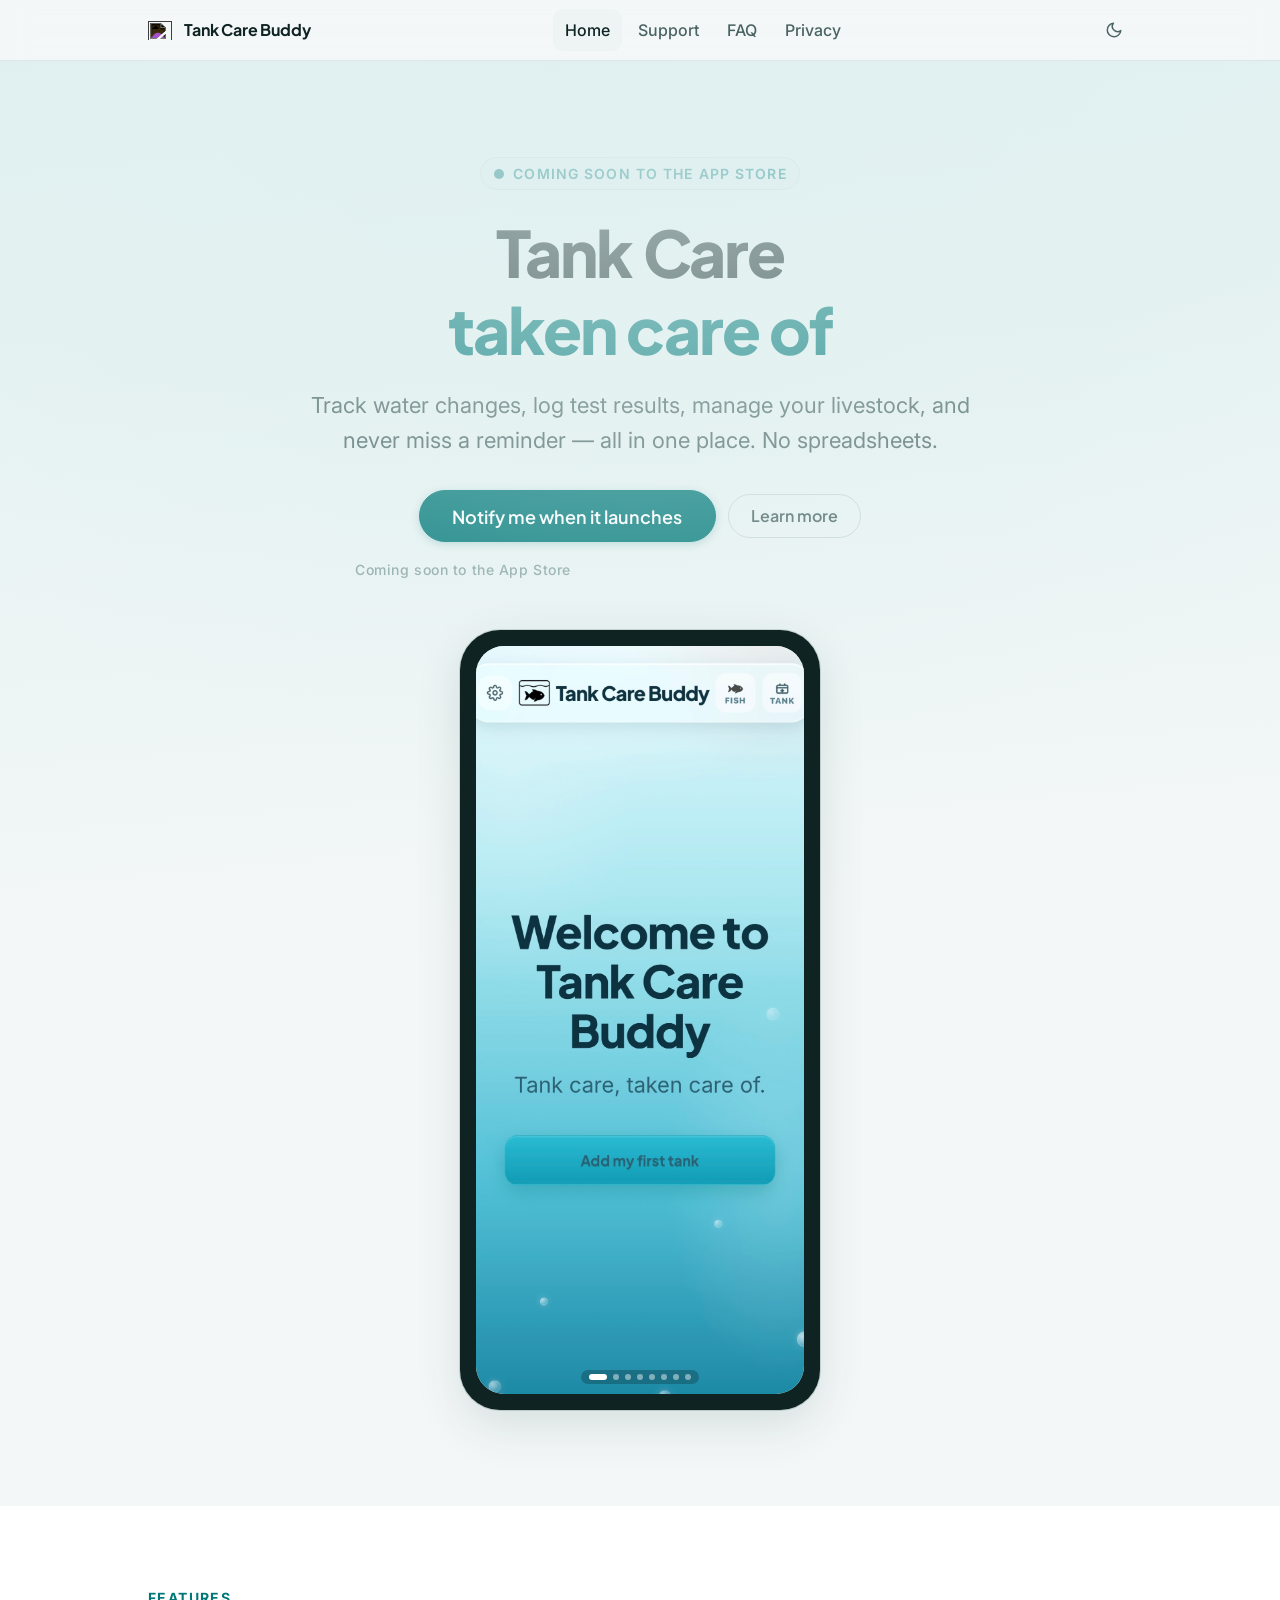
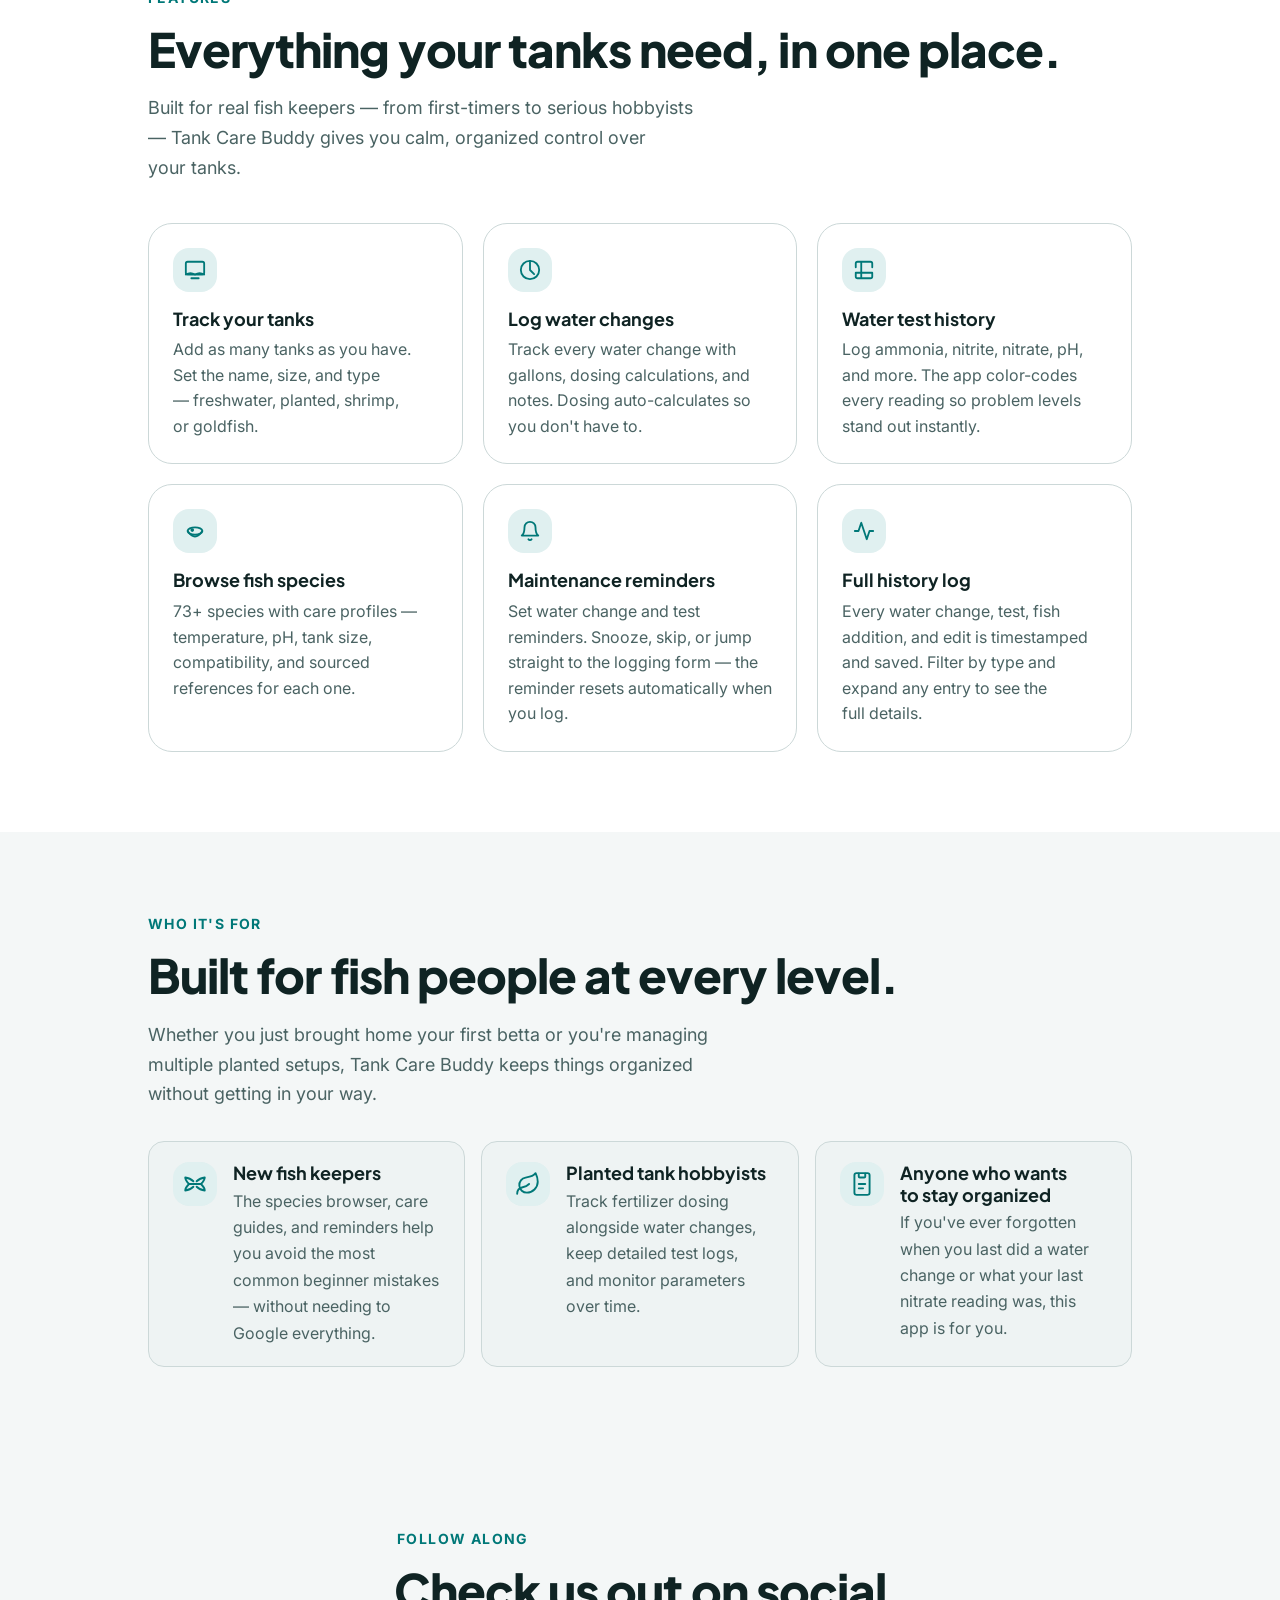
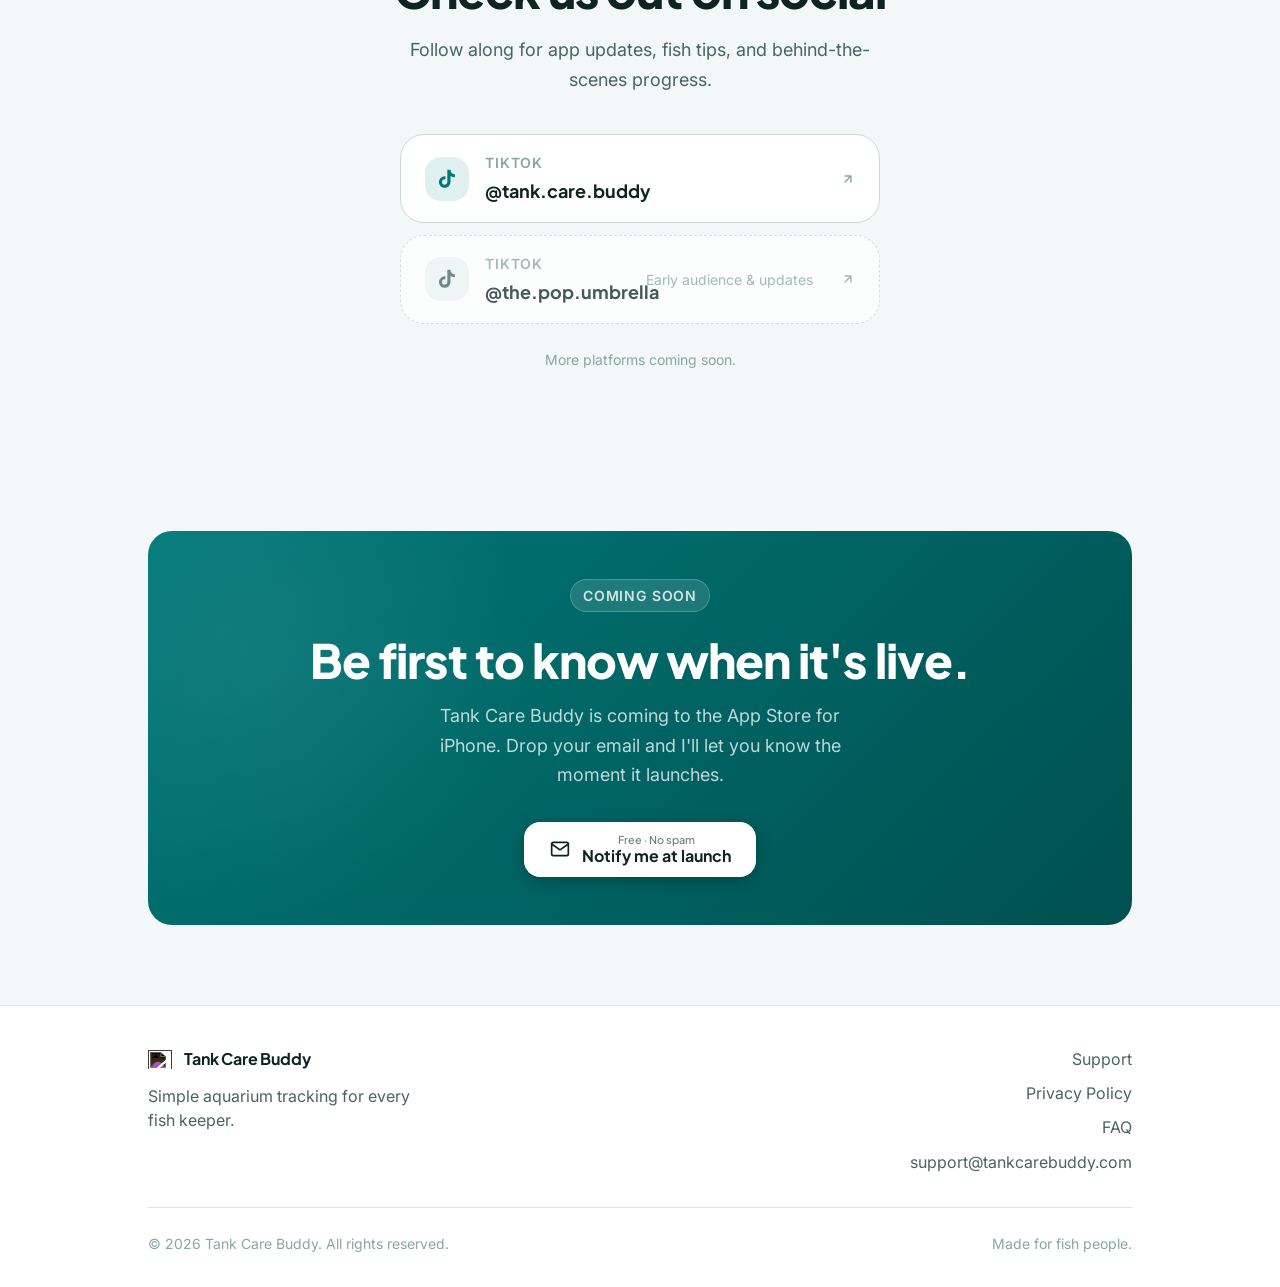
==== commit 57b7d7ec: "v20260706d — replace carousel screenshots with correct IMG_7246-7253 - screenshots/screen-01.jpg = I" ====
--- a/index.html
+++ b/index.html
@@ -57,14 +57,14 @@
             <div class="phone-screen phone-screen--carousel">
               <div class="ss-carousel" id="ss-carousel" aria-label="App screenshots">
                 <div class="ss-track" id="ss-track">
-                  <div class="ss-slide"><img src="screenshots/screen-01.jpg" alt="Tank Care Buddy — home screen" draggable="false"></div>
-                  <div class="ss-slide"><img src="screenshots/screen-02.jpg" alt="Tank Care Buddy — tank details" draggable="false"></div>
-                  <div class="ss-slide"><img src="screenshots/screen-03.jpg" alt="Tank Care Buddy — water care" draggable="false"></div>
-                  <div class="ss-slide"><img src="screenshots/screen-04.jpg" alt="Tank Care Buddy — equipment" draggable="false"></div>
-                  <div class="ss-slide"><img src="screenshots/screen-05.jpg" alt="Tank Care Buddy — reminders" draggable="false"></div>
-                  <div class="ss-slide"><img src="screenshots/screen-06.jpg" alt="Tank Care Buddy — first tank guide" draggable="false"></div>
-                  <div class="ss-slide"><img src="screenshots/screen-07.jpg" alt="Tank Care Buddy — history" draggable="false"></div>
-                  <div class="ss-slide"><img src="screenshots/screen-08.jpg" alt="Tank Care Buddy — browse species" draggable="false"></div>
+                  <div class="ss-slide"><img src="screenshots/screen-01.jpg" alt="Tank Care Buddy — Welcome screen" draggable="false"></div>
+                  <div class="ss-slide"><img src="screenshots/screen-02.jpg" alt="Tank Care Buddy — Tank details and Up Next" draggable="false"></div>
+                  <div class="ss-slide"><img src="screenshots/screen-03.jpg" alt="Tank Care Buddy — Water care and readings" draggable="false"></div>
+                  <div class="ss-slide"><img src="screenshots/screen-04.jpg" alt="Tank Care Buddy — Equipment screen" draggable="false"></div>
+                  <div class="ss-slide"><img src="screenshots/screen-05.jpg" alt="Tank Care Buddy — Reminder settings" draggable="false"></div>
+                  <div class="ss-slide"><img src="screenshots/screen-06.jpg" alt="Tank Care Buddy — First tank guide" draggable="false"></div>
+                  <div class="ss-slide"><img src="screenshots/screen-07.jpg" alt="Tank Care Buddy — History timeline" draggable="false"></div>
+                  <div class="ss-slide"><img src="screenshots/screen-08.jpg" alt="Tank Care Buddy — Browse fish species" draggable="false"></div>
                 </div>
               </div>
               <div class="ss-dots" id="ss-dots" role="tablist" aria-label="Screenshot navigation">
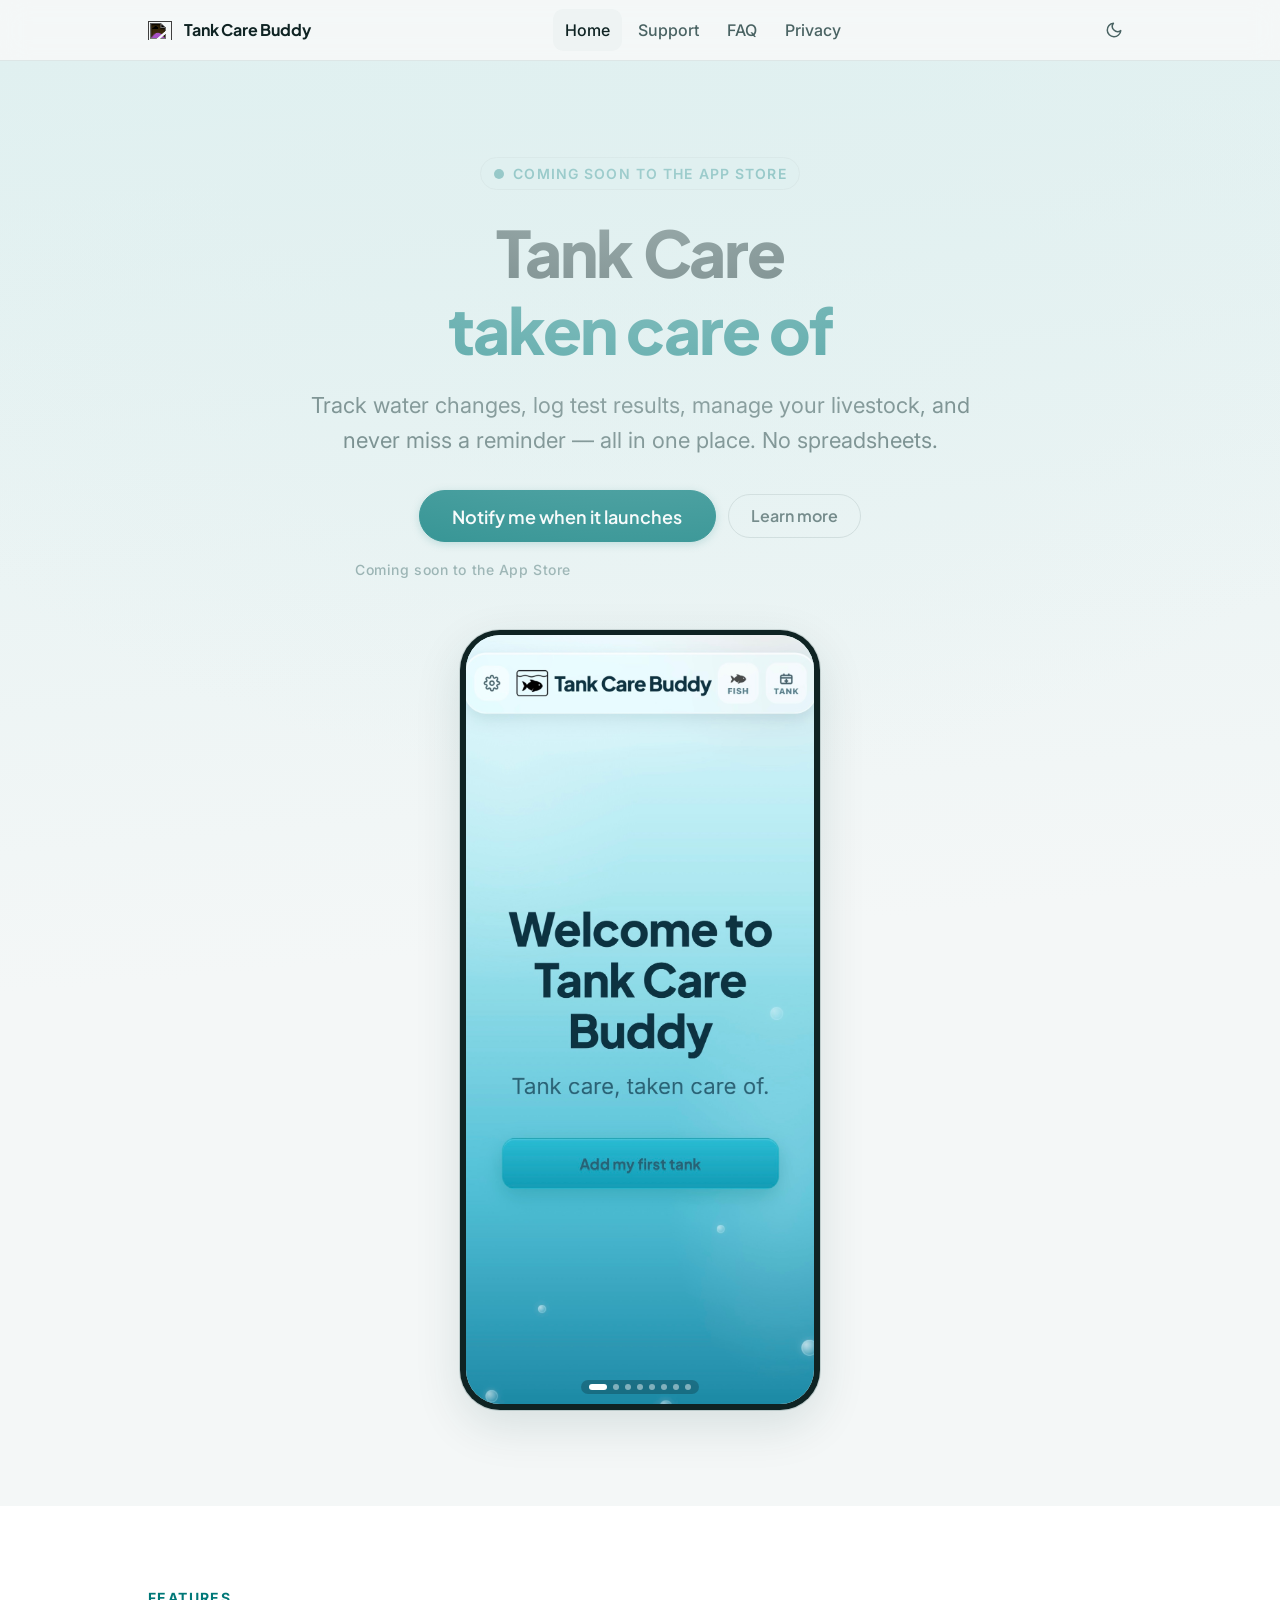
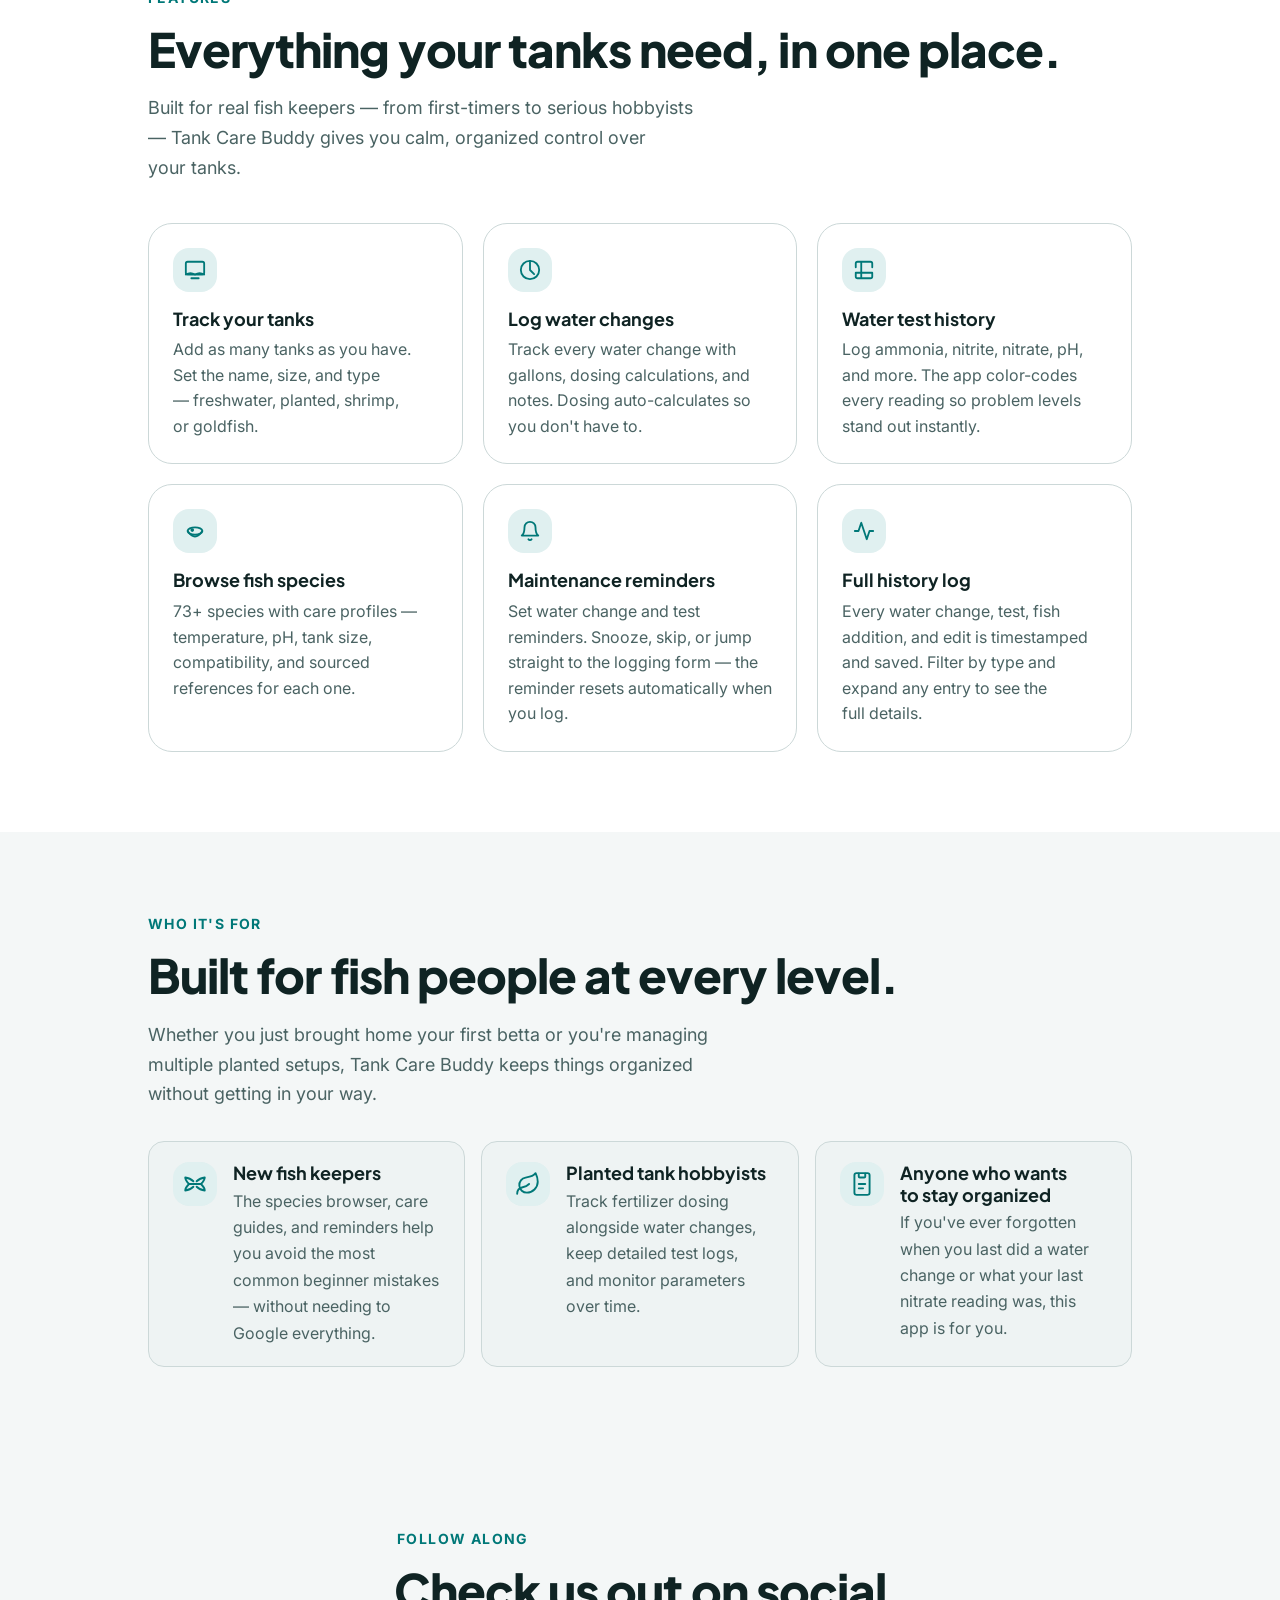
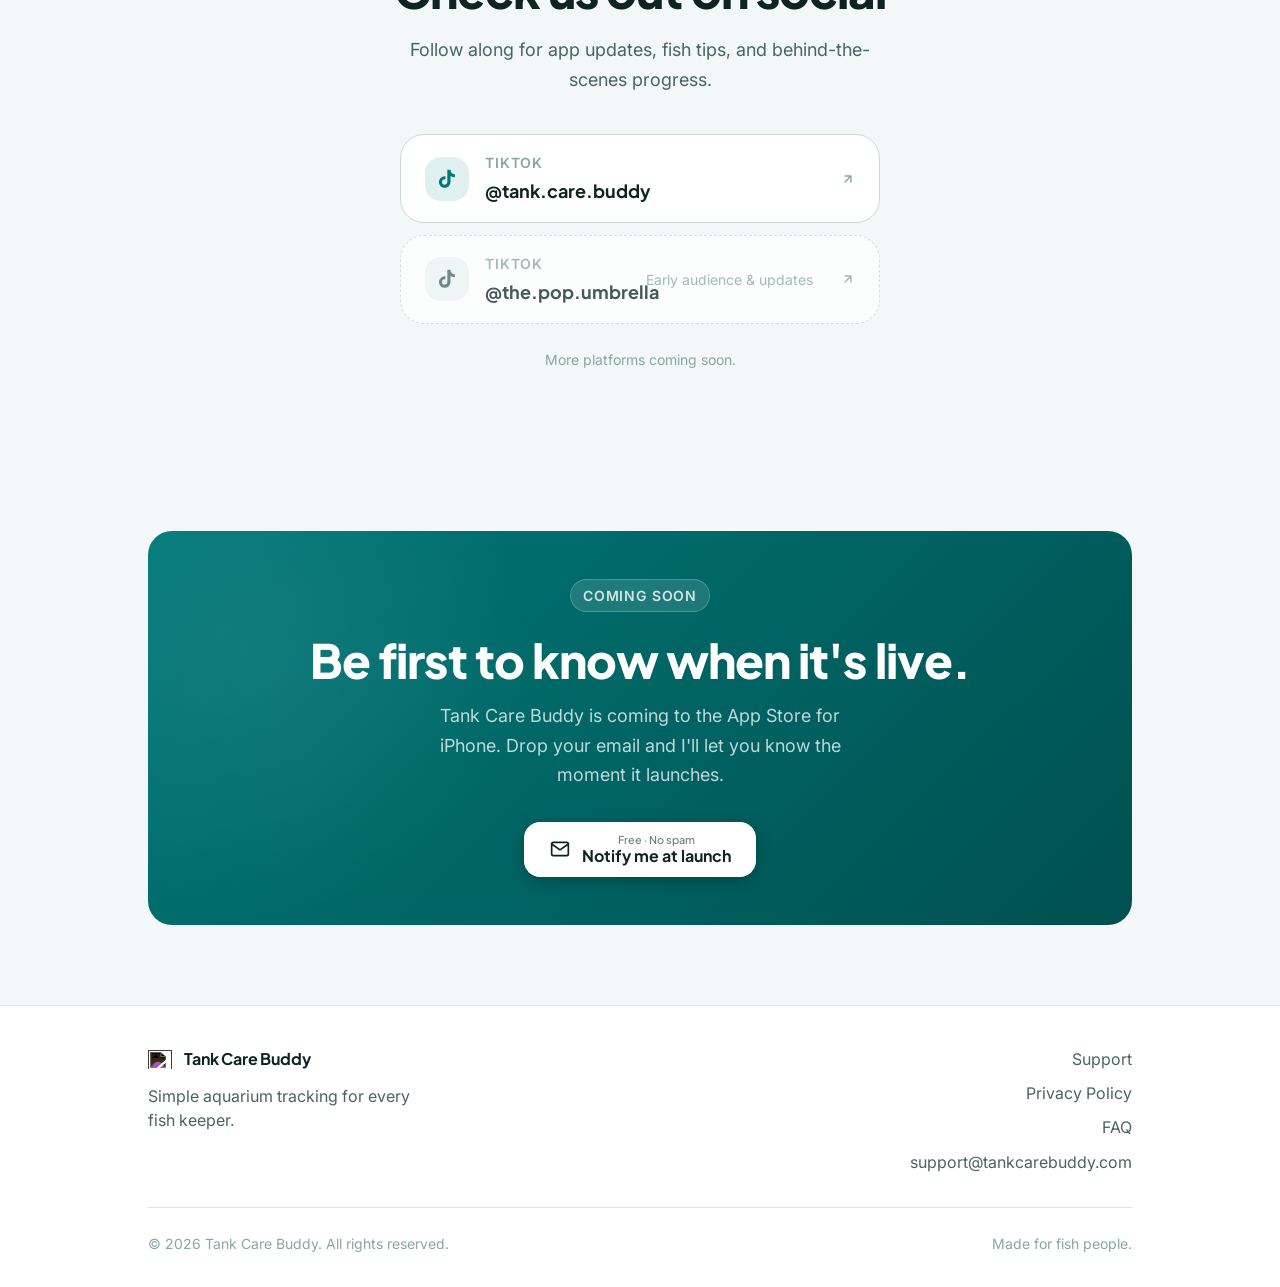
==== commit d1e1f8c0: "v20260706f — reorder carousel: 1,2,3,6,5,7,8,4" ====
--- a/index.html
+++ b/index.html
@@ -60,11 +60,11 @@
                   <div class="ss-slide"><img src="screenshots/screen-01.jpg" alt="Tank Care Buddy — Welcome screen" draggable="false"></div>
                   <div class="ss-slide"><img src="screenshots/screen-02.jpg" alt="Tank Care Buddy — Tank details and Up Next" draggable="false"></div>
                   <div class="ss-slide"><img src="screenshots/screen-03.jpg" alt="Tank Care Buddy — Water care and readings" draggable="false"></div>
-                  <div class="ss-slide"><img src="screenshots/screen-04.jpg" alt="Tank Care Buddy — Equipment screen" draggable="false"></div>
+                  <div class="ss-slide"><img src="screenshots/screen-06.jpg" alt="Tank Care Buddy — First tank guide" draggable="false"></div>
                   <div class="ss-slide"><img src="screenshots/screen-05.jpg" alt="Tank Care Buddy — Reminder settings" draggable="false"></div>
-                  <div class="ss-slide"><img src="screenshots/screen-06.jpg" alt="Tank Care Buddy — First tank guide" draggable="false"></div>
                   <div class="ss-slide"><img src="screenshots/screen-07.jpg" alt="Tank Care Buddy — History timeline" draggable="false"></div>
                   <div class="ss-slide"><img src="screenshots/screen-08.jpg" alt="Tank Care Buddy — Browse fish species" draggable="false"></div>
+                  <div class="ss-slide"><img src="screenshots/screen-04.jpg" alt="Tank Care Buddy — Equipment screen" draggable="false"></div>
                 </div>
               </div>
               <div class="ss-dots" id="ss-dots" role="tablist" aria-label="Screenshot navigation">
--- a/style.css
+++ b/style.css
@@ -495,7 +495,7 @@
   aspect-ratio: 9 / 19.5;
   background: var(--color-text);
   border-radius: 2.5rem;
-  padding: 1rem;
+  padding: 0.35rem;
   box-shadow: var(--shadow-lg), 0 0 0 1px var(--color-border);
   overflow: hidden;
 }
@@ -509,7 +509,7 @@
 .phone-screen {
   width: 100%;
   height: 100%;
-  border-radius: 1.75rem;
+  border-radius: calc(2.5rem - 0.35rem);
   background: linear-gradient(160deg, #e0f4f4 0%, #c8ecec 30%, #e8f4f0 100%);
   overflow: hidden;
   display: flex;
@@ -1437,6 +1437,7 @@
   justify-content: flex-start;
   overflow: hidden;
   position: relative;
+  border-radius: calc(2.5rem - 0.35rem);
 }
 
 .ss-carousel {
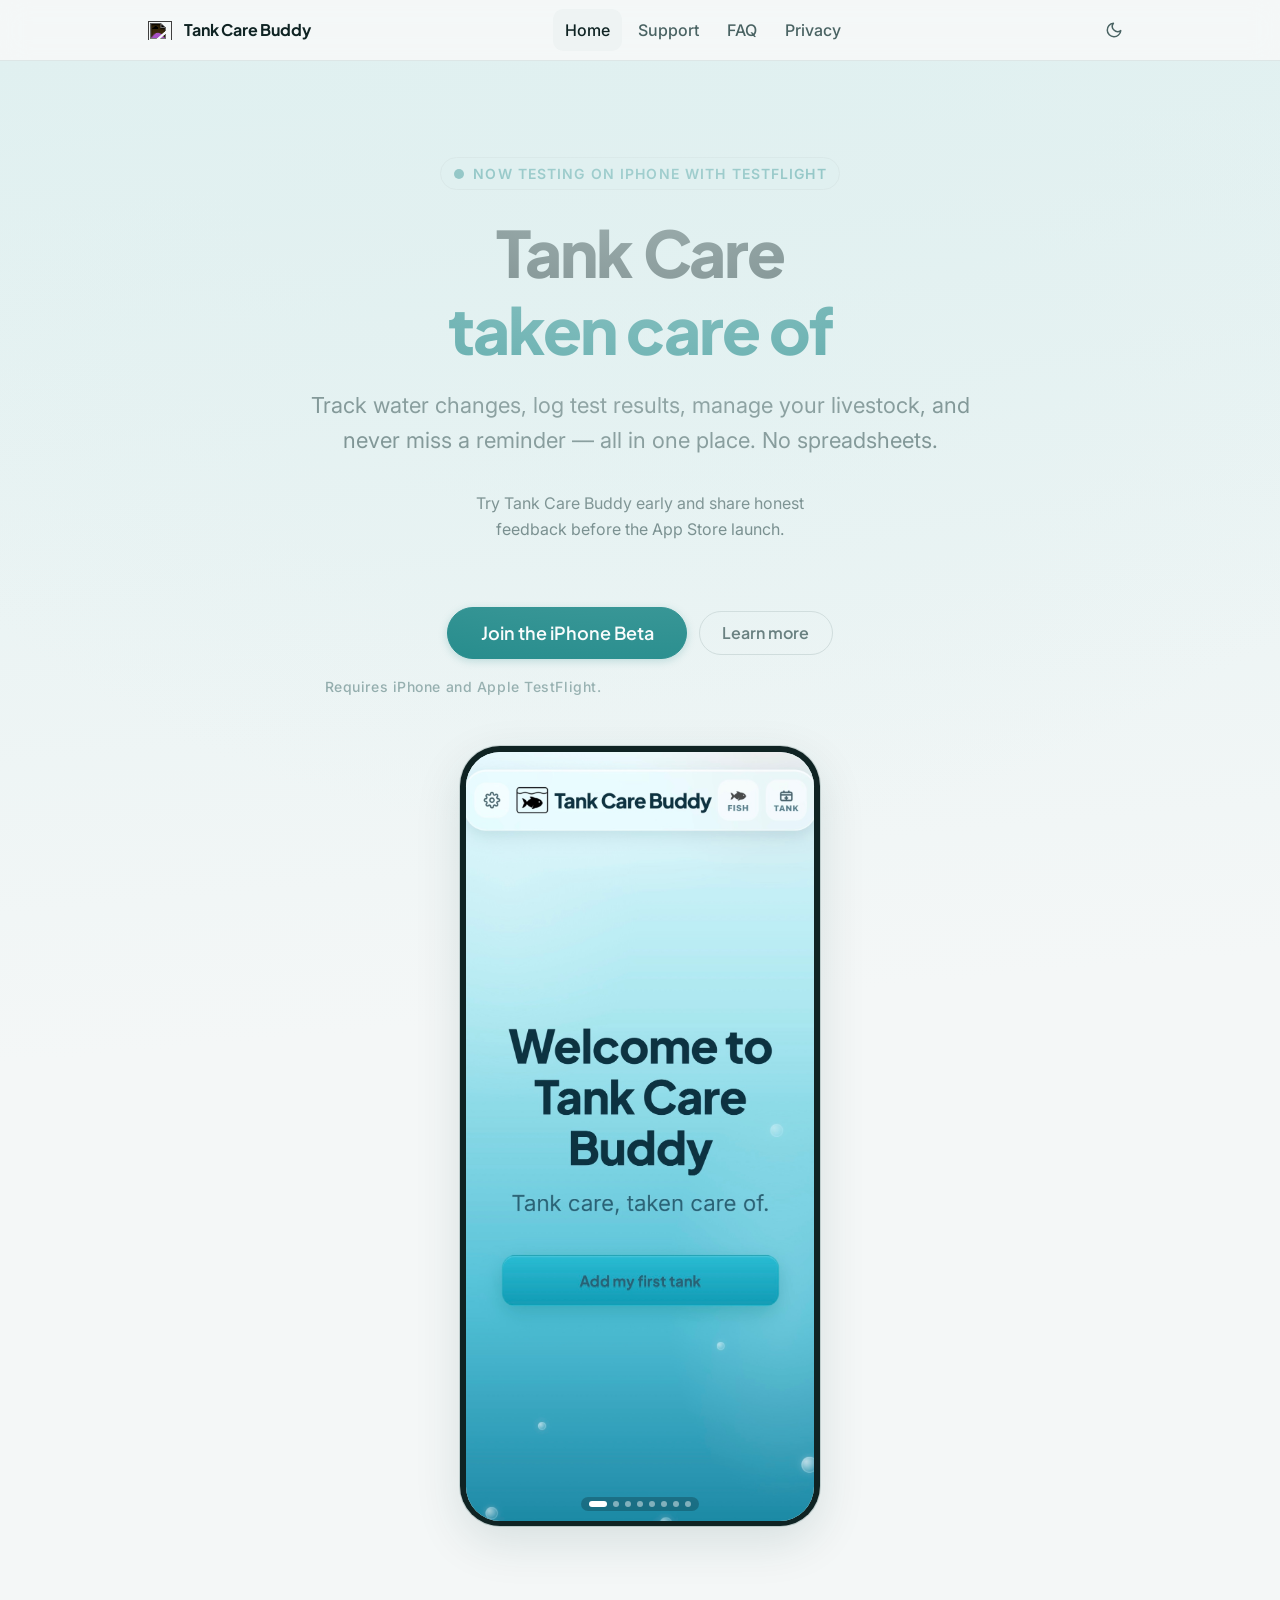
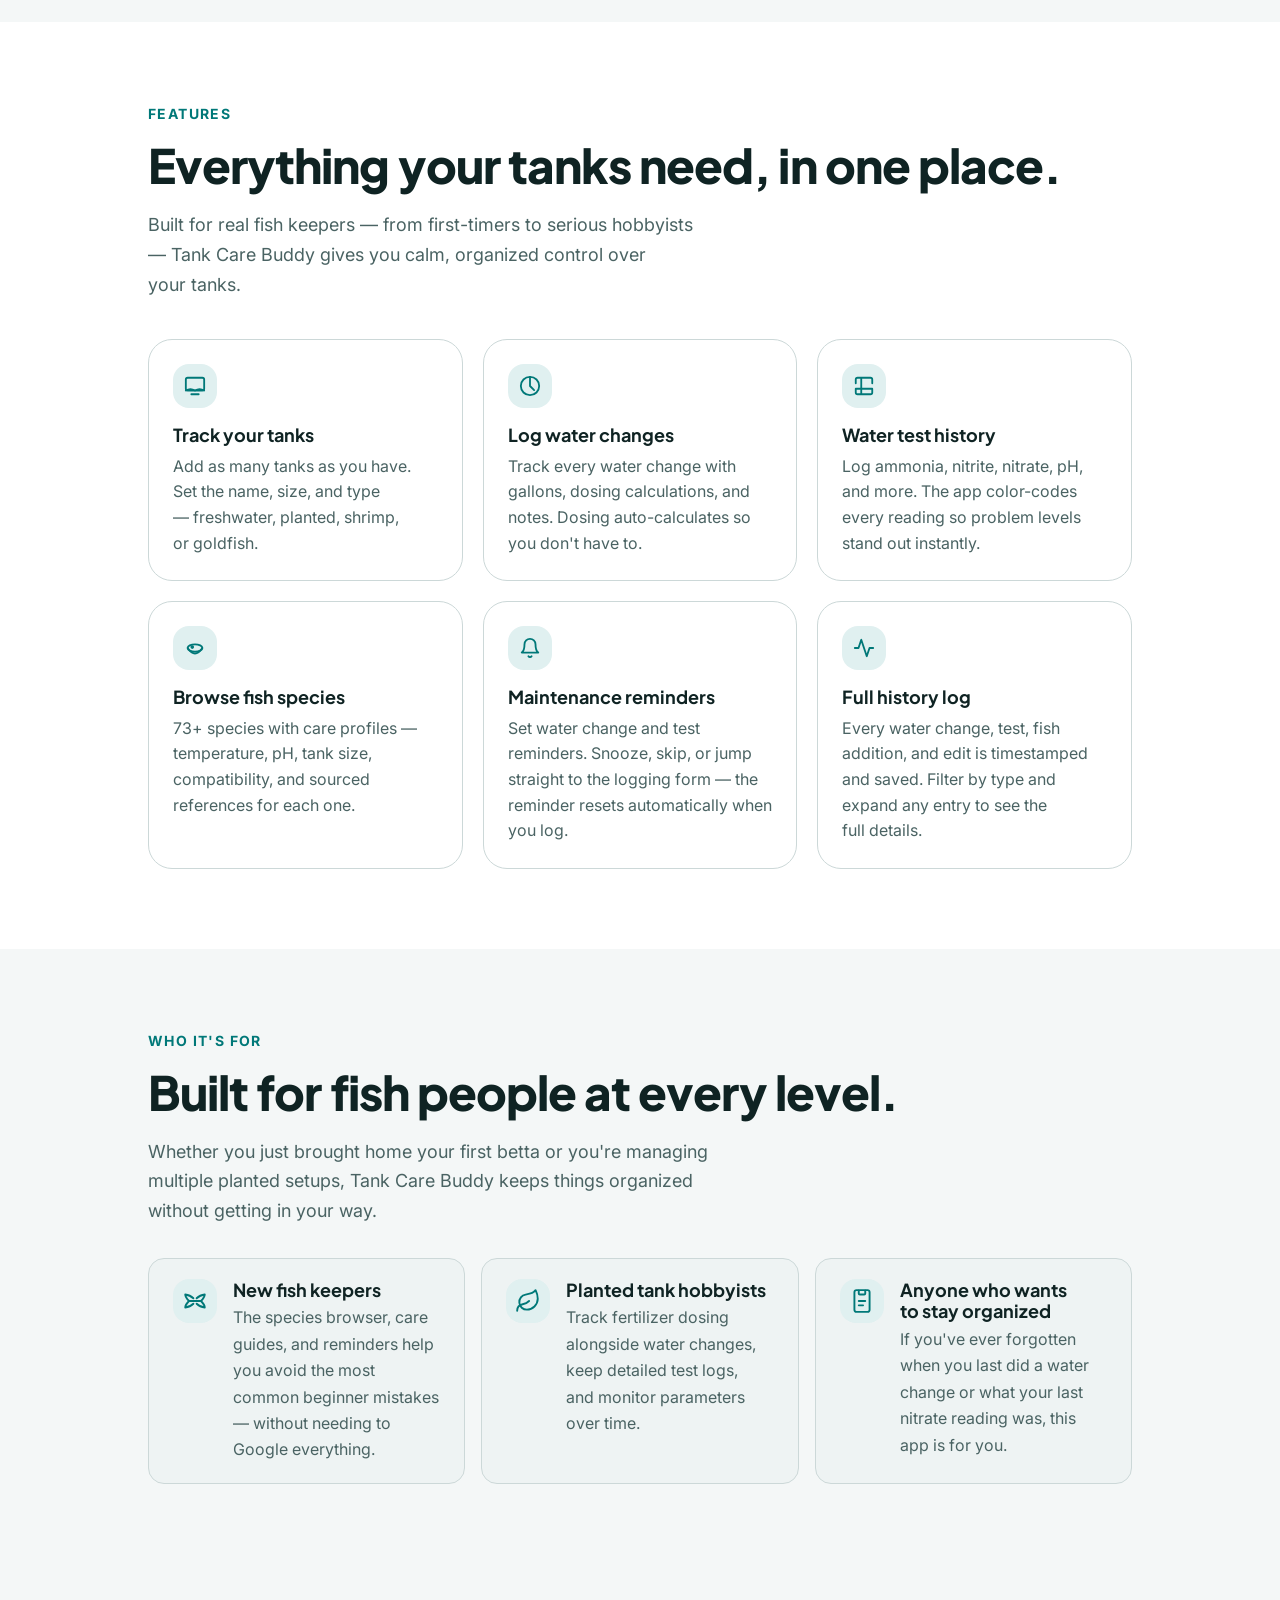
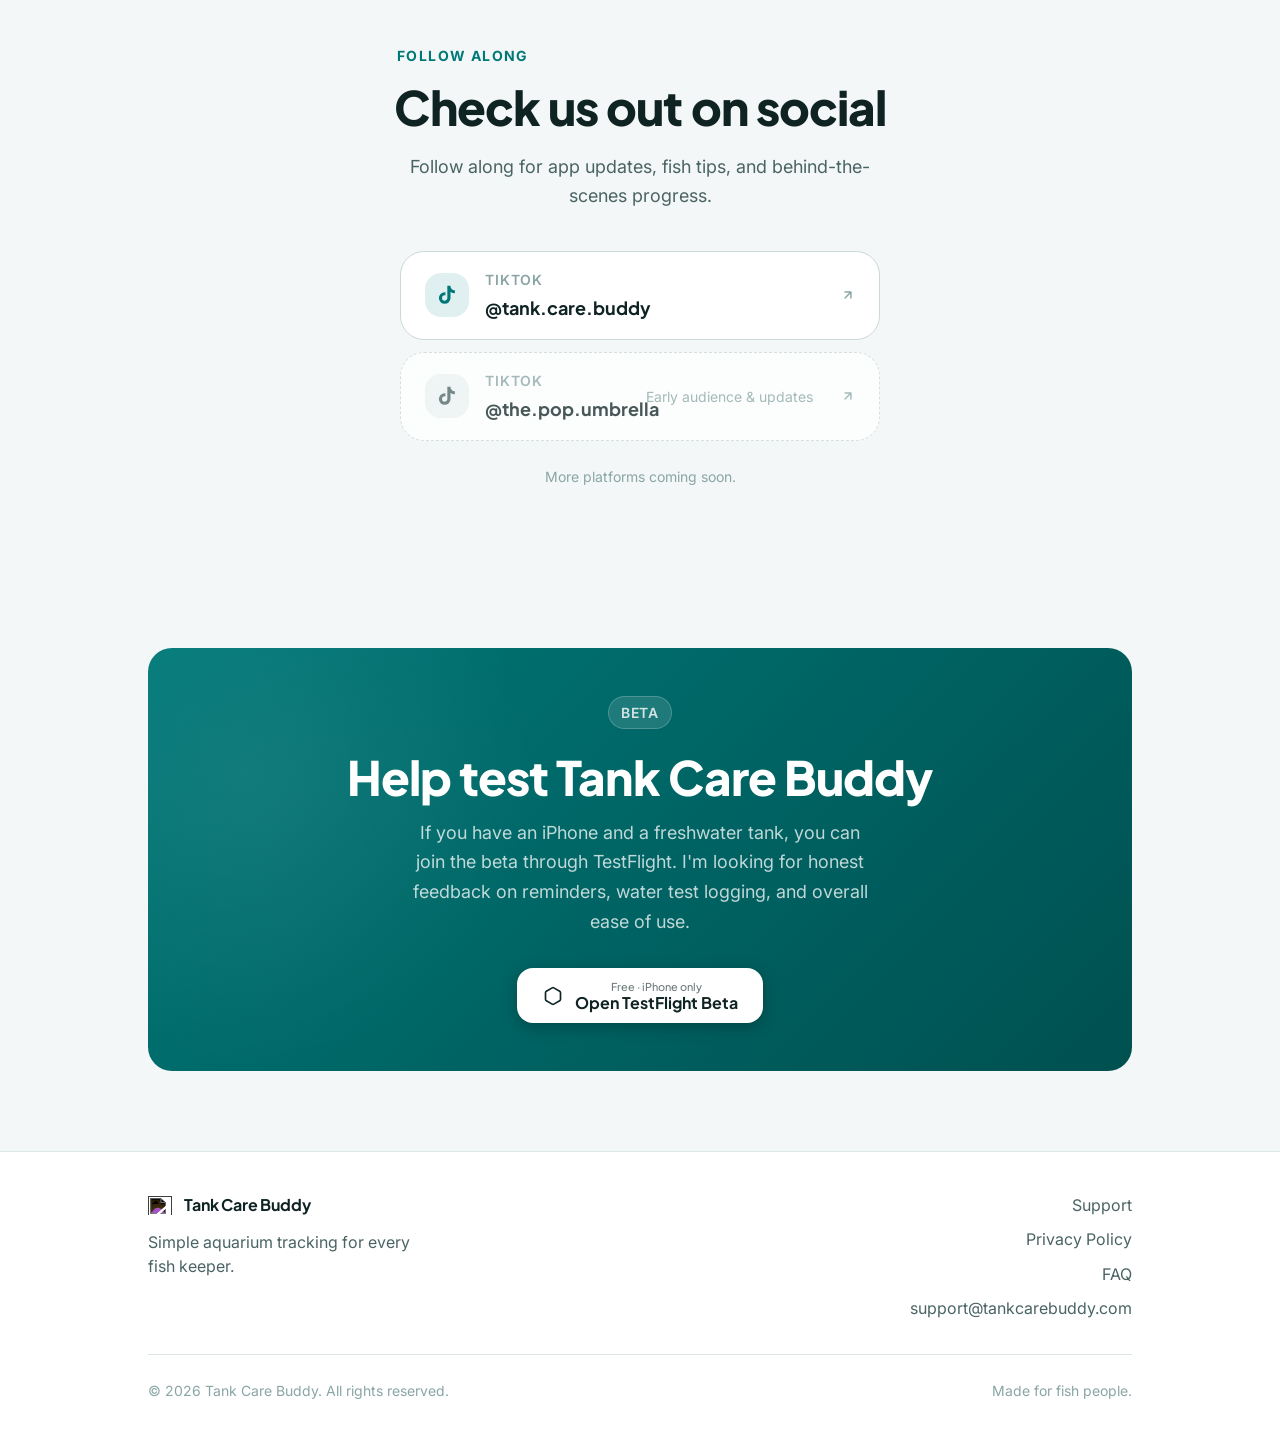
==== commit 1434cfd8: "feat: beta messaging — TestFlight CTA, hero copy, FAQ update (v20260714a)" ====
--- a/index.html
+++ b/index.html
@@ -30,7 +30,7 @@
       <div class="container text-center">
         <div class="hero-eyebrow">
           <svg width="12" height="12" viewBox="0 0 12 12" fill="currentColor"><circle cx="6" cy="6" r="5"/></svg>
-          Coming soon to the App Store
+          Now testing on iPhone with TestFlight
         </div>
 
         <h1 class="hero-title">
@@ -42,13 +42,14 @@
           and never miss a reminder — all in one place. No spreadsheets.
         </p>
 
+        <p class="hero-beta-copy">Try Tank Care Buddy early and share honest feedback before the App Store launch.</p>
         <div class="hero-actions">
-          <button class="btn btn-primary btn-lg" id="hero-notify-btn" onclick="TCB.openWaitlistModal()">
-            Notify me when it launches
-          </button>
+          <a href="https://testflight.apple.com/join/w2BrmArJ" class="btn btn-primary btn-lg" target="_blank" rel="noopener noreferrer">
+            Join the iPhone Beta
+          </a>
           <a href="faq.html" class="btn btn-ghost">Learn more</a>
         </div>
-        <p class="hero-coming-soon">Coming soon to the App Store</p>
+        <p class="hero-coming-soon">Requires iPhone and Apple TestFlight.</p>
 
         <!-- Phone mockup -->
         <!-- ── SCREENSHOT CAROUSEL (v20260706c) ── -->
@@ -279,23 +280,23 @@
       </div>
     </section>
 
-    <!-- ═══════════════════════════════════════════════════ CTA BANNER -->
+    <!-- ═══════════════════════════════════════════════════ BETA CTA -->
     <section class="section">
       <div class="container">
-        <div class="cta-banner" id="coming-soon">
-          <div class="cta-badge">Coming Soon</div>
-          <h2>Be first to know when it's live.</h2>
+        <div class="cta-banner" id="beta-cta">
+          <div class="cta-badge">Beta</div>
+          <h2>Help test Tank Care Buddy</h2>
           <p>
-            Tank Care Buddy is coming to the App Store for iPhone.
-            Drop your email and I'll let you know the moment it launches.
+            If you have an iPhone and a freshwater tank, you can join the beta through TestFlight.
+            I'm looking for honest feedback on reminders, water test logging, and overall ease of use.
           </p>
-          <button class="btn-appstore-white" onclick="TCB.openWaitlistModal()">
-            <svg width="20" height="20" viewBox="0 0 24 24" fill="none" stroke="currentColor" stroke-width="2" stroke-linecap="round" stroke-linejoin="round" aria-hidden="true"><path d="M4 4h16c1.1 0 2 .9 2 2v12c0 1.1-.9 2-2 2H4c-1.1 0-2-.9-2-2V6c0-1.1.9-2 2-2z"/><polyline points="22,6 12,13 2,6"/></svg>
+          <a href="https://testflight.apple.com/join/w2BrmArJ" class="btn-appstore-white" target="_blank" rel="noopener noreferrer">
+            <svg width="20" height="20" viewBox="0 0 24 24" fill="none" stroke="currentColor" stroke-width="2" stroke-linecap="round" stroke-linejoin="round" aria-hidden="true"><path d="M21 16V8a2 2 0 0 0-1-1.73l-7-4a2 2 0 0 0-2 0l-7 4A2 2 0 0 0 3 8v8a2 2 0 0 0 1 1.73l7 4a2 2 0 0 0 2 0l7-4A2 2 0 0 0 21 16z"/></svg>
             <span class="btn-appstore-label">
-              <span class="btn-appstore-sub">Free · No spam</span>
-              <span class="btn-appstore-main">Notify me at launch</span>
+              <span class="btn-appstore-sub">Free · iPhone only</span>
+              <span class="btn-appstore-main">Open TestFlight Beta</span>
             </span>
-          </button>
+          </a>
         </div>
       </div>
     </section>
--- a/style.css
+++ b/style.css
@@ -1153,6 +1153,17 @@
   max-width: none;
 }
 
+.hero-beta-copy {
+  font-size: var(--text-sm);
+  color: var(--color-text-muted);
+  margin-bottom: var(--space-16);
+  margin-top: 0;
+  text-align: center;
+  max-width: 36ch;
+  margin-left: auto;
+  margin-right: auto;
+}
+
 /* ── HERO COMING-SOON LINE ───────────────────────────────────── */
 .hero-coming-soon {
   font-size: var(--text-xs);
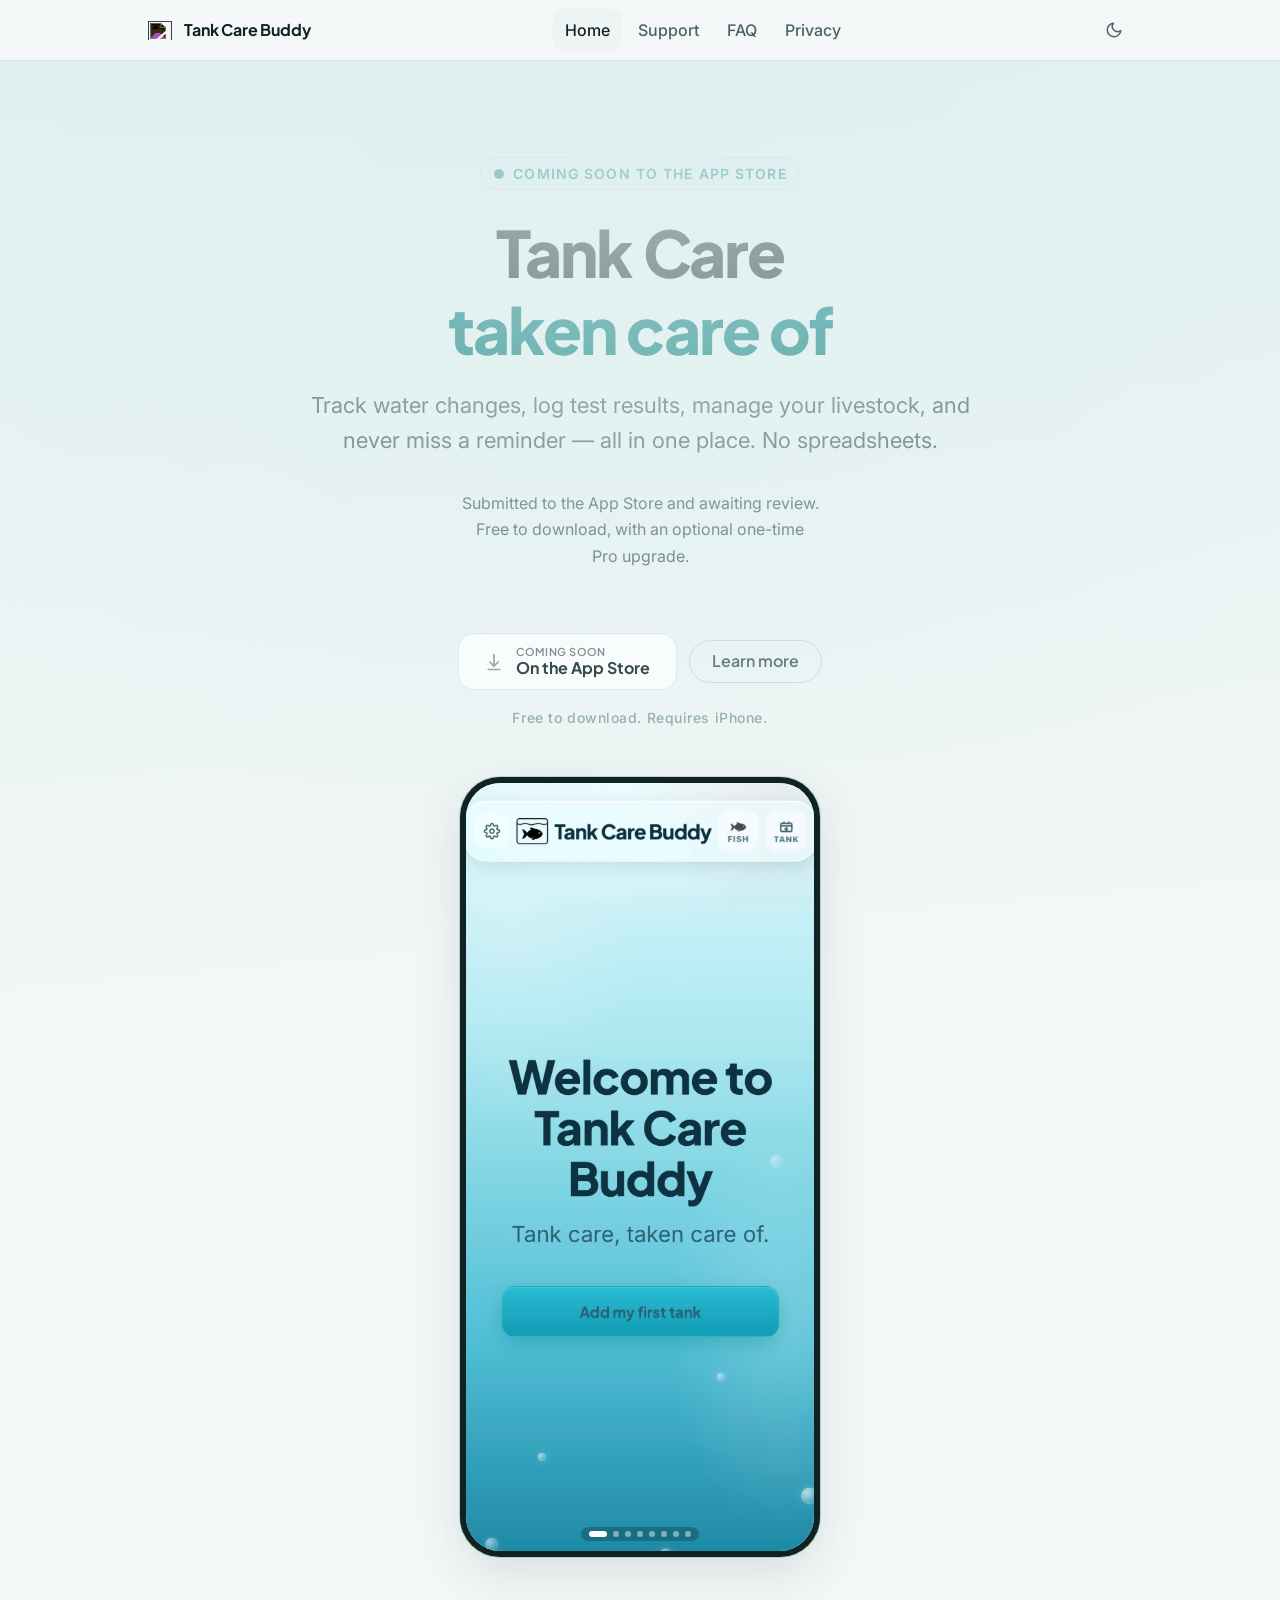
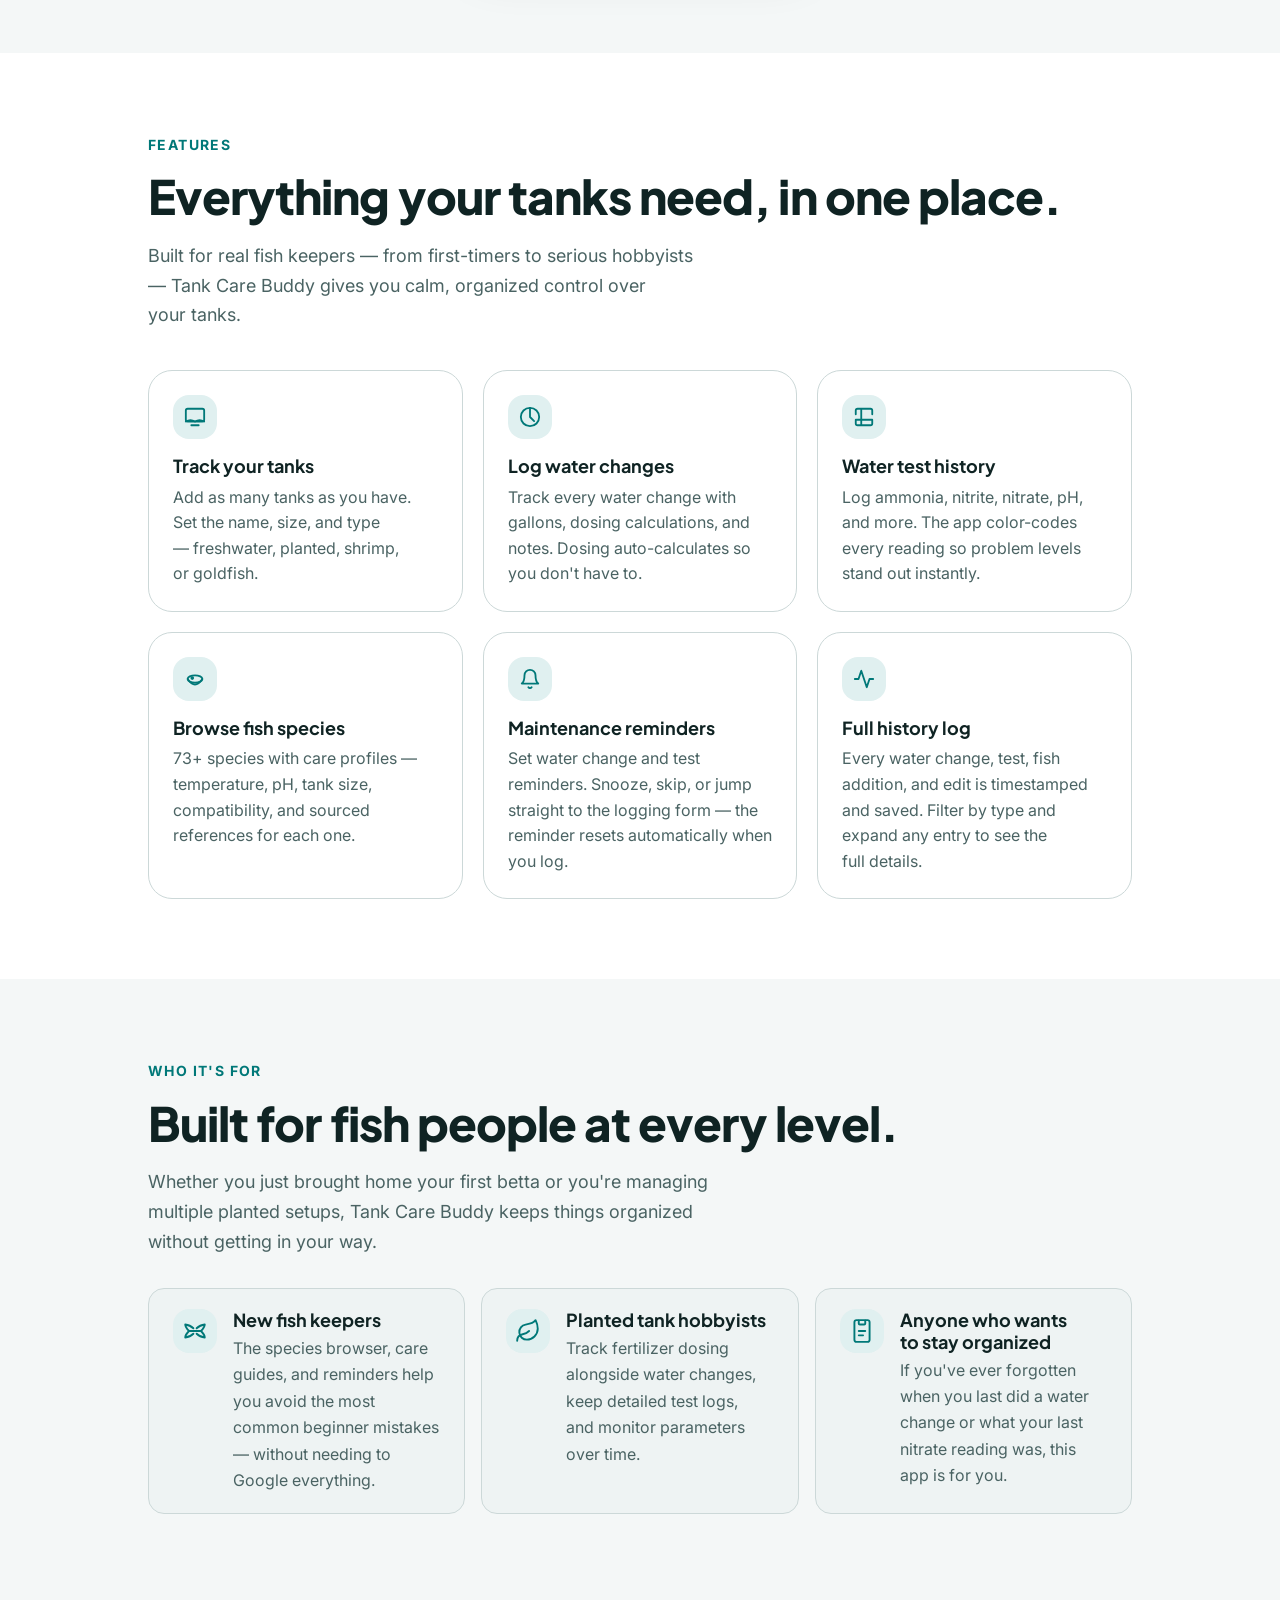
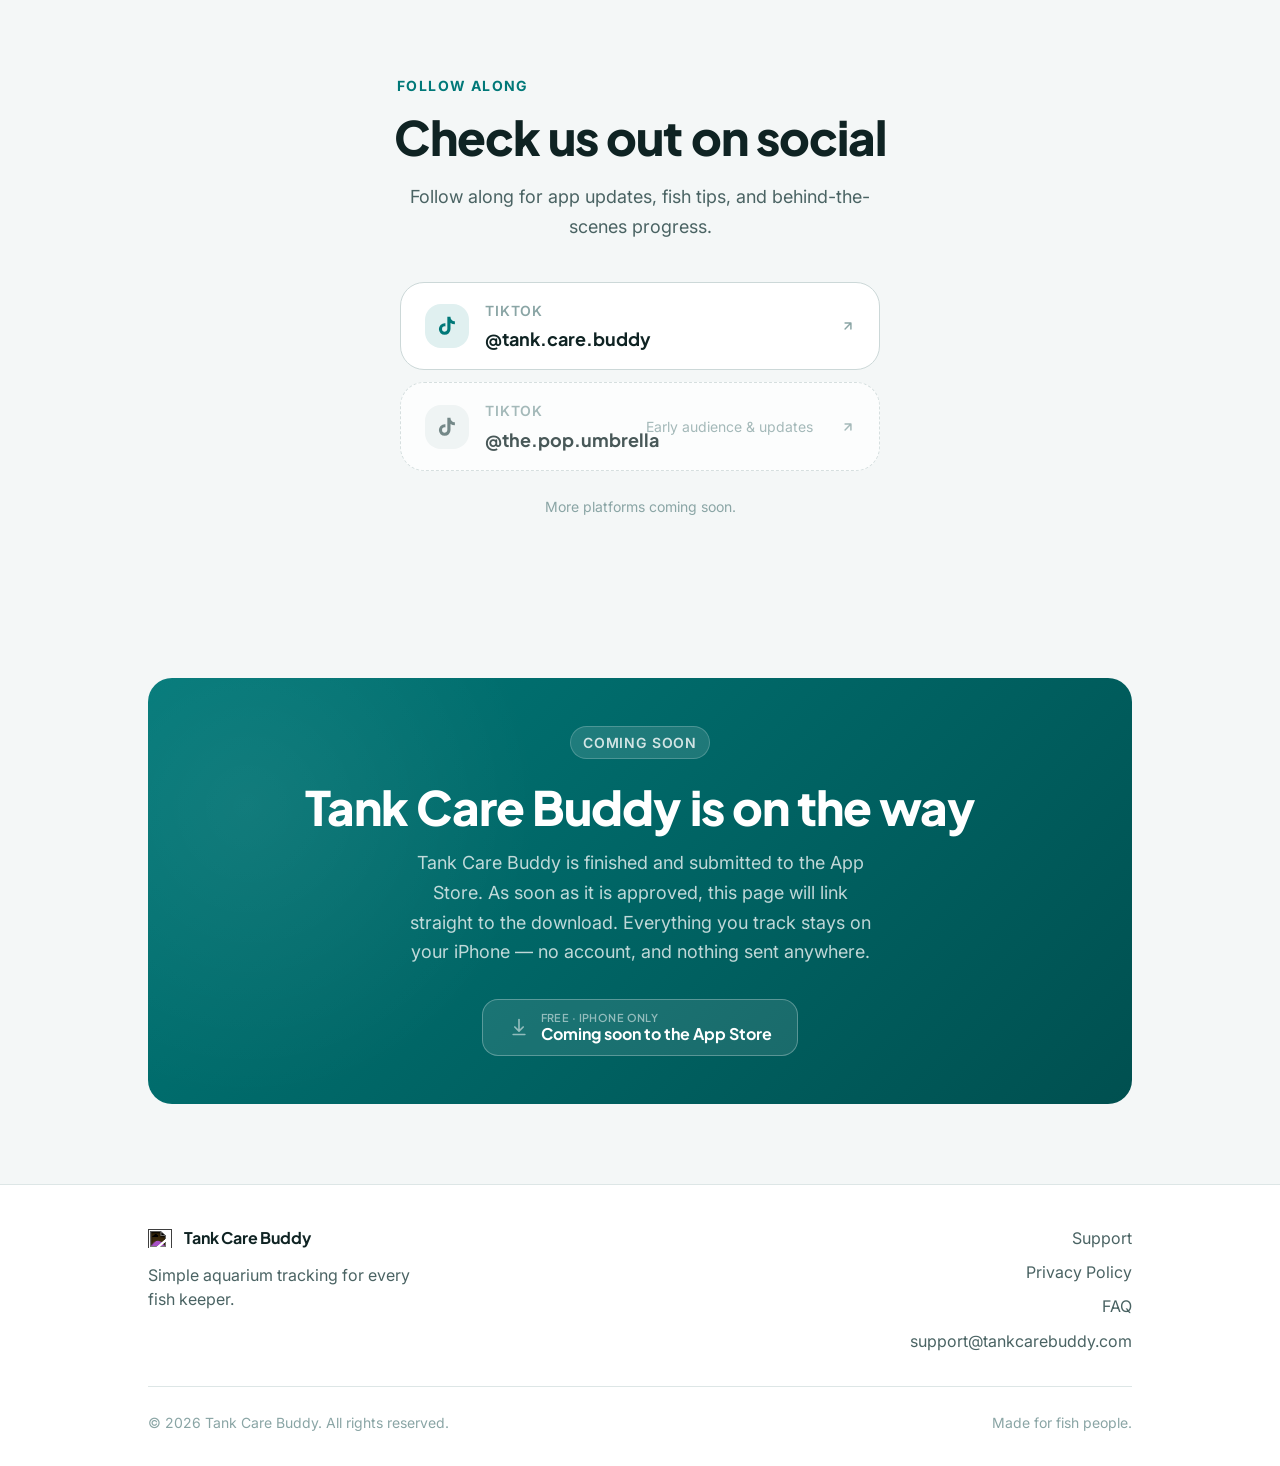
==== commit b91b93ec: "Rewrite the privacy policy to match the code, remove the waitlist, add an App Store placeholder Priv" ====
--- a/index.html
+++ b/index.html
@@ -1,6 +1,14 @@
 <!DOCTYPE html>
 <html lang="en">
 <head>
+  <!-- Google tag (gtag.js) -->
+  <script async src="https://www.googletagmanager.com/gtag/js?id=G-FH8DGRPN60"></script>
+  <script>
+    window.dataLayer = window.dataLayer || [];
+    function gtag(){dataLayer.push(arguments);}
+    gtag('js', new Date());
+    gtag('config', 'G-FH8DGRPN60');
+  </script>
   <meta charset="UTF-8" />
   <meta name="viewport" content="width=device-width, initial-scale=1.0, viewport-fit=cover" />
   <title>Tank Care Buddy — Simple Aquarium Tracking</title>
@@ -17,7 +25,7 @@
   <link rel="preconnect" href="https://fonts.googleapis.com" />
   <link rel="preconnect" href="https://fonts.gstatic.com" crossorigin />
   <link href="https://fonts.googleapis.com/css2?family=Plus+Jakarta+Sans:wght@400;500;600;700;800&family=Inter:wght@400;500;600&display=swap" rel="stylesheet" />
-  <link rel="stylesheet" href="style.css" />
+  <link rel="stylesheet" href="style.css?v=20260812e" />
 </head>
 <body>
 
@@ -30,7 +38,7 @@
       <div class="container text-center">
         <div class="hero-eyebrow">
           <svg width="12" height="12" viewBox="0 0 12 12" fill="currentColor"><circle cx="6" cy="6" r="5"/></svg>
-          Now testing on iPhone with TestFlight
+          Coming soon to the App Store
         </div>
 
         <h1 class="hero-title">
@@ -42,14 +50,39 @@
           and never miss a reminder — all in one place. No spreadsheets.
         </p>
 
-        <p class="hero-beta-copy">Try Tank Care Buddy early and share honest feedback before the App Store launch.</p>
+        <p class="hero-beta-copy">Submitted to the App Store and awaiting review. Free to download, with an optional one-time Pro upgrade.</p>
         <div class="hero-actions">
-          <a href="https://testflight.apple.com/join/w2BrmArJ" class="btn btn-primary btn-lg" target="_blank" rel="noopener noreferrer">
-            Join the iPhone Beta
+          <!-- ═══════════════════════════════════════════════════════════════
+               LAUNCH CTA — PLACEHOLDER (app is submitted, listing not live yet)
+               ───────────────────────────────────────────────────────────────
+               TO GO LIVE when the App Store listing is approved:
+                 1. Delete the <span class="btn-soon"> block below.
+                 2. Uncomment the <a> block below it.
+                 3. Replace APP_STORE_URL with your real link, which looks like
+                    https://apps.apple.com/us/app/tank-care-buddy/id1234567890
+                 4. Repeat both steps in the bottom CTA banner near the end of
+                    this file (search for "btn-soon").
+               Recommended: swap the icon for Apple's official "Download on the
+               App Store" badge, downloaded from Apple's marketing guidelines at
+               https://developer.apple.com/app-store/marketing/guidelines/ .
+               Do not recreate Apple's badge or logo by hand — Apple requires the
+               official artwork, so this placeholder uses a neutral icon instead.
+               ═══════════════════════════════════════════════════════════════ -->
+          <span class="btn-soon">
+            <svg width="20" height="20" viewBox="0 0 24 24" fill="none" stroke="currentColor" stroke-width="2" stroke-linecap="round" stroke-linejoin="round" aria-hidden="true"><path d="M12 3v12"/><path d="m7 12 5 5 5-5"/><path d="M5 21h14"/></svg>
+            <span class="btn-soon-label">
+              <span class="btn-soon-sub">Coming soon</span>
+              <span class="btn-soon-main">On the App Store</span>
+            </span>
+          </span>
+          <!--
+          <a href="APP_STORE_URL" class="btn btn-primary btn-lg" target="_blank" rel="noopener noreferrer" onclick="gtag('event','click_app_store',{cta_location:'hero'});">
+            Download on the App Store
           </a>
+          -->
           <a href="faq.html" class="btn btn-ghost">Learn more</a>
         </div>
-        <p class="hero-coming-soon">Requires iPhone and Apple TestFlight.</p>
+        <p class="hero-coming-soon">Free to download. Requires iPhone.</p>
 
         <!-- Phone mockup -->
         <!-- ── SCREENSHOT CAROUSEL (v20260706c) ── -->
@@ -284,19 +317,31 @@
     <section class="section">
       <div class="container">
         <div class="cta-banner" id="beta-cta">
-          <div class="cta-badge">Beta</div>
-          <h2>Help test Tank Care Buddy</h2>
+          <div class="cta-badge">Coming soon</div>
+          <h2>Tank Care Buddy is on the way</h2>
           <p>
-            If you have an iPhone and a freshwater tank, you can join the beta through TestFlight.
-            I'm looking for honest feedback on reminders, water test logging, and overall ease of use.
+            Tank Care Buddy is finished and submitted to the App Store. As soon as it is
+            approved, this page will link straight to the download. Everything you track
+            stays on your iPhone — no account, and nothing sent anywhere.
           </p>
-          <a href="https://testflight.apple.com/join/w2BrmArJ" class="btn-appstore-white" target="_blank" rel="noopener noreferrer">
-            <svg width="20" height="20" viewBox="0 0 24 24" fill="none" stroke="currentColor" stroke-width="2" stroke-linecap="round" stroke-linejoin="round" aria-hidden="true"><path d="M21 16V8a2 2 0 0 0-1-1.73l-7-4a2 2 0 0 0-2 0l-7 4A2 2 0 0 0 3 8v8a2 2 0 0 0 1 1.73l7 4a2 2 0 0 0 2 0l7-4A2 2 0 0 0 21 16z"/></svg>
+          <!-- LAUNCH CTA — PLACEHOLDER. See the instructions in the hero section
+               at the top of this file for the two-step swap to the live link. -->
+          <span class="btn-soon btn-soon--on-dark">
+            <svg width="20" height="20" viewBox="0 0 24 24" fill="none" stroke="currentColor" stroke-width="2" stroke-linecap="round" stroke-linejoin="round" aria-hidden="true"><path d="M12 3v12"/><path d="m7 12 5 5 5-5"/><path d="M5 21h14"/></svg>
+            <span class="btn-soon-label">
+              <span class="btn-soon-sub">Free · iPhone only</span>
+              <span class="btn-soon-main">Coming soon to the App Store</span>
+            </span>
+          </span>
+          <!--
+          <a href="APP_STORE_URL" class="btn-appstore-white" target="_blank" rel="noopener noreferrer" onclick="gtag('event','click_app_store',{cta_location:'banner'});">
+            <svg width="20" height="20" viewBox="0 0 24 24" fill="none" stroke="currentColor" stroke-width="2" stroke-linecap="round" stroke-linejoin="round" aria-hidden="true"><path d="M12 3v12"/><path d="m7 12 5 5 5-5"/><path d="M5 21h14"/></svg>
             <span class="btn-appstore-label">
               <span class="btn-appstore-sub">Free · iPhone only</span>
-              <span class="btn-appstore-main">Open TestFlight Beta</span>
+              <span class="btn-appstore-main">Download on the App Store</span>
             </span>
           </a>
+          -->
         </div>
       </div>
     </section>
@@ -307,7 +352,6 @@
   <div id="footer-placeholder"></div>
 
   <script src="shared.js?v=20260702a"></script>
-  <script src="waitlist.js?v=20260702e"></script>
 
   <!-- Screenshot carousel (v20260706c) -->
   <script>
--- a/style.css
+++ b/style.css
@@ -1,3 +1,7 @@
+/* Tank Care Buddy — Website
+ * Copyright (c) 2026 James Timothy Smith. All rights reserved.
+ * Proprietary. Not open source. See LICENSE.
+ */
 /* ============================================================
    TANK CARE BUDDY — Marketing Site Styles
    Palette: deep teal primary, warm off-white surfaces, clean water feel
@@ -772,6 +776,87 @@
 .btn-appstore-white .btn-appstore-sub { font-size: 0.68em; font-weight: 500; opacity: 0.6; }
 .btn-appstore-white .btn-appstore-main { font-size: 1em; }
 
+/* ── LEGAL SUMMARY CALLOUT ───────────────────────────────────── */
+.legal-callout {
+  margin: var(--space-6) 0 var(--space-10);
+  padding: var(--space-6) var(--space-6) var(--space-5);
+  background: var(--color-surface);
+  border: 1px solid var(--color-divider);
+  border-left: 3px solid var(--color-primary);
+  border-radius: var(--radius-lg);
+}
+.legal-callout-title {
+  font-family: var(--font-display);
+  font-weight: 800;
+  font-size: var(--text-sm);
+  letter-spacing: 0.04em;
+  text-transform: uppercase;
+  color: var(--color-primary);
+  margin: 0 0 var(--space-4);
+}
+.legal-callout ul {
+  margin: 0;
+  padding-left: 1.15em;
+  display: flex;
+  flex-direction: column;
+  gap: var(--space-3);
+}
+.legal-callout li { line-height: 1.6; }
+.legal-callout-foot {
+  margin: var(--space-5) 0 0;
+  padding-top: var(--space-4);
+  border-top: 1px solid var(--color-divider);
+  font-size: var(--text-sm);
+  color: var(--color-text-muted);
+  line-height: 1.6;
+}
+@media (max-width: 480px) {
+  .legal-callout { padding: var(--space-5) var(--space-4) var(--space-4); }
+}
+
+/* ── LAUNCH CTA PLACEHOLDER (pre-App-Store) ──────────────────── */
+/* Non-interactive on purpose: it states status, it is not a button.
+   Remove this block once the live App Store link replaces it. */
+.btn-soon {
+  display: inline-flex;
+  align-items: center;
+  gap: var(--space-3);
+  padding: 0.7em 1.6em;
+  border-radius: var(--radius-lg);
+  background: var(--color-surface);
+  border: 1px solid var(--color-divider);
+  color: var(--color-text-muted);
+  font-family: var(--font-display);
+  font-weight: 700;
+  font-size: var(--text-sm);
+  cursor: default;
+  user-select: none;
+}
+.btn-soon svg { opacity: 0.55; flex-shrink: 0; }
+.btn-soon-label { display: flex; flex-direction: column; line-height: 1.2; text-align: left; }
+.btn-soon-sub {
+  font-size: 0.68em;
+  font-weight: 600;
+  letter-spacing: 0.04em;
+  text-transform: uppercase;
+  opacity: 0.7;
+}
+.btn-soon-main { font-size: 1em; color: var(--color-text); }
+
+/* On the dark teal CTA banner */
+.btn-soon--on-dark {
+  background: rgba(255,255,255,0.10);
+  border-color: rgba(255,255,255,0.28);
+  color: rgba(255,255,255,0.75);
+}
+.btn-soon--on-dark svg { opacity: 0.7; }
+.btn-soon--on-dark .btn-soon-main { color: #fff; }
+
+@media (max-width: 480px) {
+  .btn-soon { width: 100%; justify-content: center; }
+  .btn-soon-label { text-align: center; }
+}
+
 /* ── FOOTER ──────────────────────────────────────────────────── */
 .site-footer {
   border-top: 1px solid var(--color-divider);
@@ -1173,273 +1258,11 @@
   margin-top: calc(-1 * var(--space-8));   /* pulls up tight below hero-actions */
   margin-bottom: var(--space-12);
   text-align: center;
-}
-
-/* ── WAITLIST MODAL ──────────────────────────────────────────── */
-#tcb-waitlist-modal {
-  position: fixed;
-  inset: 0;
-  z-index: 1000;
-  display: flex;
-  align-items: flex-end;         /* slide-up on mobile */
-  justify-content: center;
-  pointer-events: none;
-  visibility: hidden;
-  transition: visibility 0s linear 280ms;
-}
-#tcb-waitlist-modal[aria-hidden="false"] {
-  pointer-events: auto;
-  visibility: visible;
-  transition-delay: 0s;
-}
-
-/* Backdrop */
-.wl-backdrop {
-  position: absolute;
-  inset: 0;
-  background: rgba(0,0,0,0.55);
-  opacity: 0;
-  transition: opacity 260ms ease;
-  backdrop-filter: blur(2px);
-  -webkit-backdrop-filter: blur(2px);
-}
-#tcb-waitlist-modal[aria-hidden="false"] .wl-backdrop {
-  opacity: 1;
-}
-
-/* Panel */
-.wl-panel {
-  position: relative;
-  z-index: 1;
-  background: var(--color-surface);
-  border-radius: var(--radius-xl) var(--radius-xl) 0 0;
-  padding: var(--space-8) var(--space-6) calc(var(--space-8) + env(safe-area-inset-bottom));
-  width: 100%;
-  max-width: 480px;
-  box-shadow: var(--shadow-lg);
-  transform: translateY(100%);
-  transition: transform 300ms cubic-bezier(0.16, 1, 0.3, 1);
-}
-#tcb-waitlist-modal[aria-hidden="false"] .wl-panel {
-  transform: translateY(0);
-}
-
-/* On desktop — centered dialog instead of slide-up */
-@media (min-width: 600px) {
-  #tcb-waitlist-modal {
-    align-items: center;
-  }
-  .wl-panel {
-    border-radius: var(--radius-xl);
-    padding: var(--space-10) var(--space-8);
-    max-width: 440px;
-    transform: scale(0.95) translateY(8px);
-    opacity: 0;
-    transition: transform 280ms cubic-bezier(0.16, 1, 0.3, 1),
-                opacity   240ms ease;
-  }
-  #tcb-waitlist-modal[aria-hidden="false"] .wl-panel {
-    transform: scale(1) translateY(0);
-    opacity: 1;
-  }
-}
-
-/* Close button */
-.wl-close {
-  position: absolute;
-  top: var(--space-4);
-  right: var(--space-4);
-  width: 36px;
-  height: 36px;
-  border-radius: var(--radius-full);
-  display: flex;
-  align-items: center;
-  justify-content: center;
-  color: var(--color-text-muted);
-  background: var(--color-surface-2);
-  transition: background var(--trans), color var(--trans);
-}
-.wl-close:hover {
-  background: var(--color-border);
-  color: var(--color-text);
-}
-
-/* Body shared */
-.wl-body {
-  display: flex;
-  flex-direction: column;
-  align-items: center;
-  text-align: center;
-}
-
-/* Icon */
-.wl-icon {
-  width: 56px;
-  height: 56px;
-  border-radius: var(--radius-xl);
-  background: var(--color-primary-light);
-  display: flex;
-  align-items: center;
-  justify-content: center;
-  color: var(--color-primary);
-  margin-bottom: var(--space-5);
-}
-[data-theme="dark"] .wl-icon { background: #102828; }
-
-/* Heading */
-.wl-heading {
-  font-family: var(--font-display);
-  font-size: var(--text-lg);
-  font-weight: 800;
-  letter-spacing: -0.02em;
-  color: var(--color-text);
-  margin-bottom: var(--space-3);
-  max-width: 26ch;
-}
-
-/* Body text */
-.wl-body-text {
-  font-size: var(--text-sm);
-  color: var(--color-text-muted);
-  max-width: 34ch;
-  line-height: 1.6;
-  margin-bottom: var(--space-6);
-}
-
-/* Form */
-.wl-form {
-  width: 100%;
-  display: flex;
-  flex-direction: column;
-  gap: var(--space-3);
-}
-
-.wl-field-wrap {
-  width: 100%;
-  display: flex;
-  flex-direction: column;
-  gap: var(--space-2);
-}
-
-.wl-input {
-  width: 100%;
-  padding: 0.75em 1em;
-  border: 1.5px solid var(--color-border);
-  border-radius: var(--radius-lg);
-  background: var(--color-bg);
-  color: var(--color-text);
-  font-size: var(--text-base);
-  font-family: var(--font-body);
-  transition: border-color var(--trans), box-shadow var(--trans);
-  outline: none;
-  -webkit-appearance: none;
-}
-.wl-input:focus {
-  border-color: var(--color-primary);
-  box-shadow: 0 0 0 3px var(--color-primary-light);
-}
-.wl-input[aria-invalid="true"] {
-  border-color: #c0392b;
-}
-.wl-input::placeholder { color: var(--color-text-faint); }
-
-/* Error message */
-.wl-error {
-  font-size: var(--text-xs);
-  color: #c0392b;
-  min-height: 1.2em;
-  text-align: left;
-  max-width: none;
-}
-[data-theme="dark"] .wl-error { color: #e57373; }
-
-/* Submit button */
-.wl-submit {
-  width: 100%;
-  padding: 0.8em 1.6em;
-  border-radius: var(--radius-full);
-  background: var(--color-primary);
-  color: #fff;
-  font-family: var(--font-display);
-  font-size: var(--text-base);
-  font-weight: 700;
-  border: none;
-  cursor: pointer;
-  position: relative;
-  display: flex;
-  align-items: center;
-  justify-content: center;
-  gap: var(--space-2);
-  transition: background var(--trans), transform 120ms, box-shadow var(--trans);
-  box-shadow: 0 2px 8px rgba(0,120,120,0.25);
-  min-height: 52px;
-}
-.wl-submit:hover:not(:disabled) {
-  background: var(--color-primary-hover);
-  box-shadow: 0 4px 16px rgba(0,120,120,0.3);
-}
-.wl-submit:active:not(:disabled) { transform: scale(0.97); }
-.wl-submit:disabled { opacity: 0.7; cursor: not-allowed; }
-.wl-submit-text { transition: opacity 150ms; }
-
-/* Spinner */
-.wl-submit-spinner {
-  display: none;
-  position: absolute;
-  width: 20px;
-  height: 20px;
-  border: 2px solid rgba(255,255,255,0.35);
-  border-top-color: #fff;
-  border-radius: 50%;
-  animation: wl-spin 0.7s linear infinite;
-}
-@keyframes wl-spin { to { transform: rotate(360deg); } }
-
-/* Trust note */
-.wl-trust {
-  margin-top: var(--space-4);
-  font-size: var(--text-xs);
-  color: var(--color-text-faint);
-  max-width: none;
-}
-
-/* Success state */
-.wl-success-icon {
-  width: 64px;
-  height: 64px;
-  border-radius: 50%;
-  background: var(--color-success-bg);
-  display: flex;
-  align-items: center;
-  justify-content: center;
-  color: var(--color-success);
-  margin-bottom: var(--space-5);
-}
-
-/* ── TOAST NOTIFICATION ──────────────────────────────────────── */
-#tcb-toast {
-  position: fixed;
-  bottom: calc(var(--space-8) + env(safe-area-inset-bottom));
-  left: 50%;
-  transform: translateX(-50%) translateY(12px);
-  z-index: 2000;
-  background: var(--color-text);
-  color: var(--color-bg);
-  font-family: var(--font-display);
-  font-size: var(--text-sm);
-  font-weight: 600;
-  padding: 0.75em 1.4em;
-  border-radius: var(--radius-full);
-  box-shadow: var(--shadow-lg);
-  opacity: 0;
-  transition: opacity 300ms ease, transform 300ms cubic-bezier(0.16, 1, 0.3, 1);
-  white-space: nowrap;
-  pointer-events: none;
-}
-#tcb-toast.tcb-toast--visible {
-  opacity: 1;
-  transform: translateX(-50%) translateY(0);
-}
+  max-width: 42ch;
+  margin-left: auto;    /* was missing — line sat left of centre */
+  margin-right: auto;
+}
+
 
 /* ── SCREENSHOT CAROUSEL (v20260706c) ─────────────────────────── */
 .phone-screen--carousel {
@@ -1616,18 +1439,40 @@
 }
 .legal-table tr:last-child td { border-bottom: none; }
 @media (max-width: 600px) {
+  /* Each row becomes a labelled card so no cell is left contextless. */
   .legal-table, .legal-table thead, .legal-table tbody,
   .legal-table th, .legal-table td, .legal-table tr {
     display: block;
   }
   .legal-table thead { display: none; }
+  .legal-table tr {
+    border: 1px solid var(--color-border);
+    border-radius: var(--radius-md);
+    padding: var(--space-4);
+    margin-bottom: var(--space-4);
+    background: var(--color-surface);
+  }
   .legal-table td {
-    padding: var(--space-2) var(--space-4);
+    padding: 0;
+    border-bottom: none;
   }
+  .legal-table td + td { margin-top: var(--space-3); }
   .legal-table td:first-child {
-    font-weight: 600;
-    padding-top: var(--space-4);
-    border-top: 1px solid var(--color-border);
+    font-family: var(--font-display);
+    font-weight: 700;
+    padding-bottom: var(--space-3);
+    margin-bottom: var(--space-3);
+    border-bottom: 1px solid var(--color-border);
   }
-  .legal-table td:first-child:first-of-type { border-top: none; }
-}
+  /* Show the column name above every cell except the first */
+  .legal-table td + td::before {
+    content: attr(data-label);
+    display: block;
+    font-size: var(--text-xs);
+    font-weight: 700;
+    letter-spacing: 0.05em;
+    text-transform: uppercase;
+    color: var(--color-text-faint);
+    margin-bottom: 2px;
+  }
+}
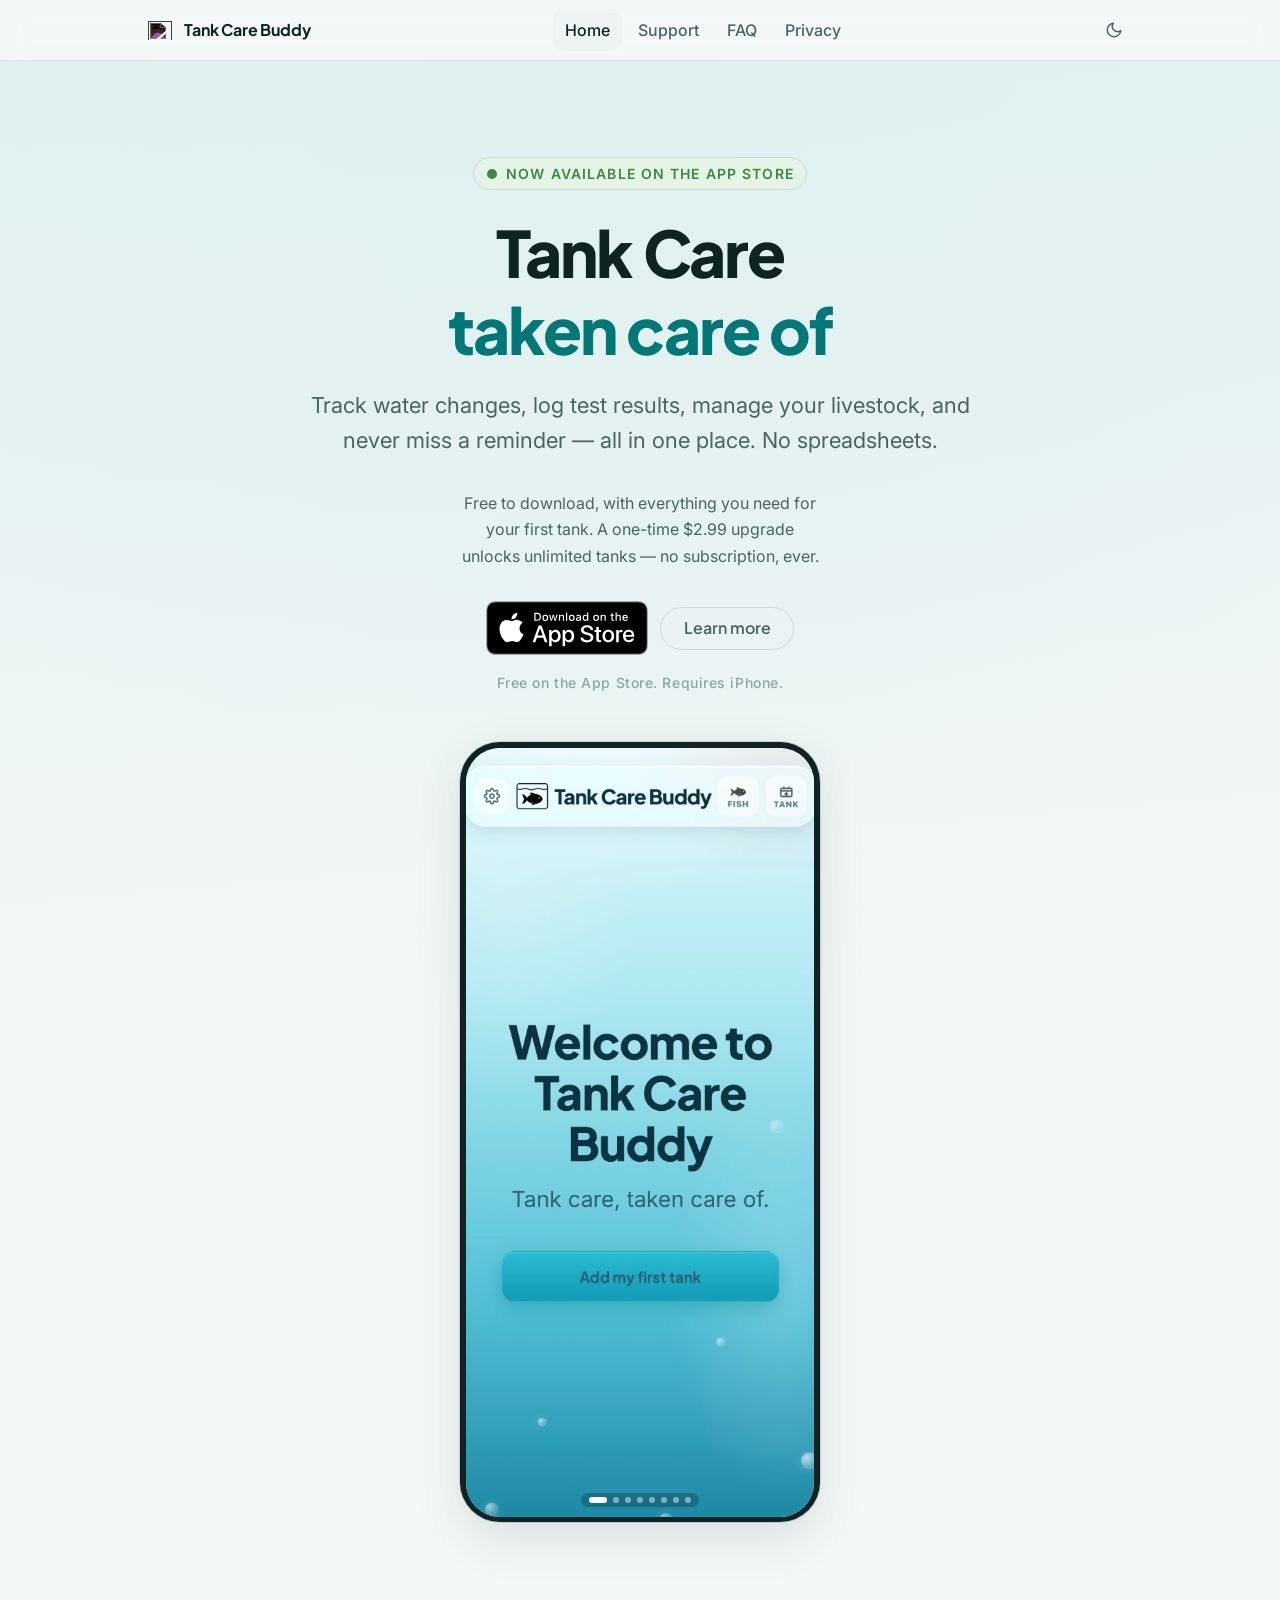
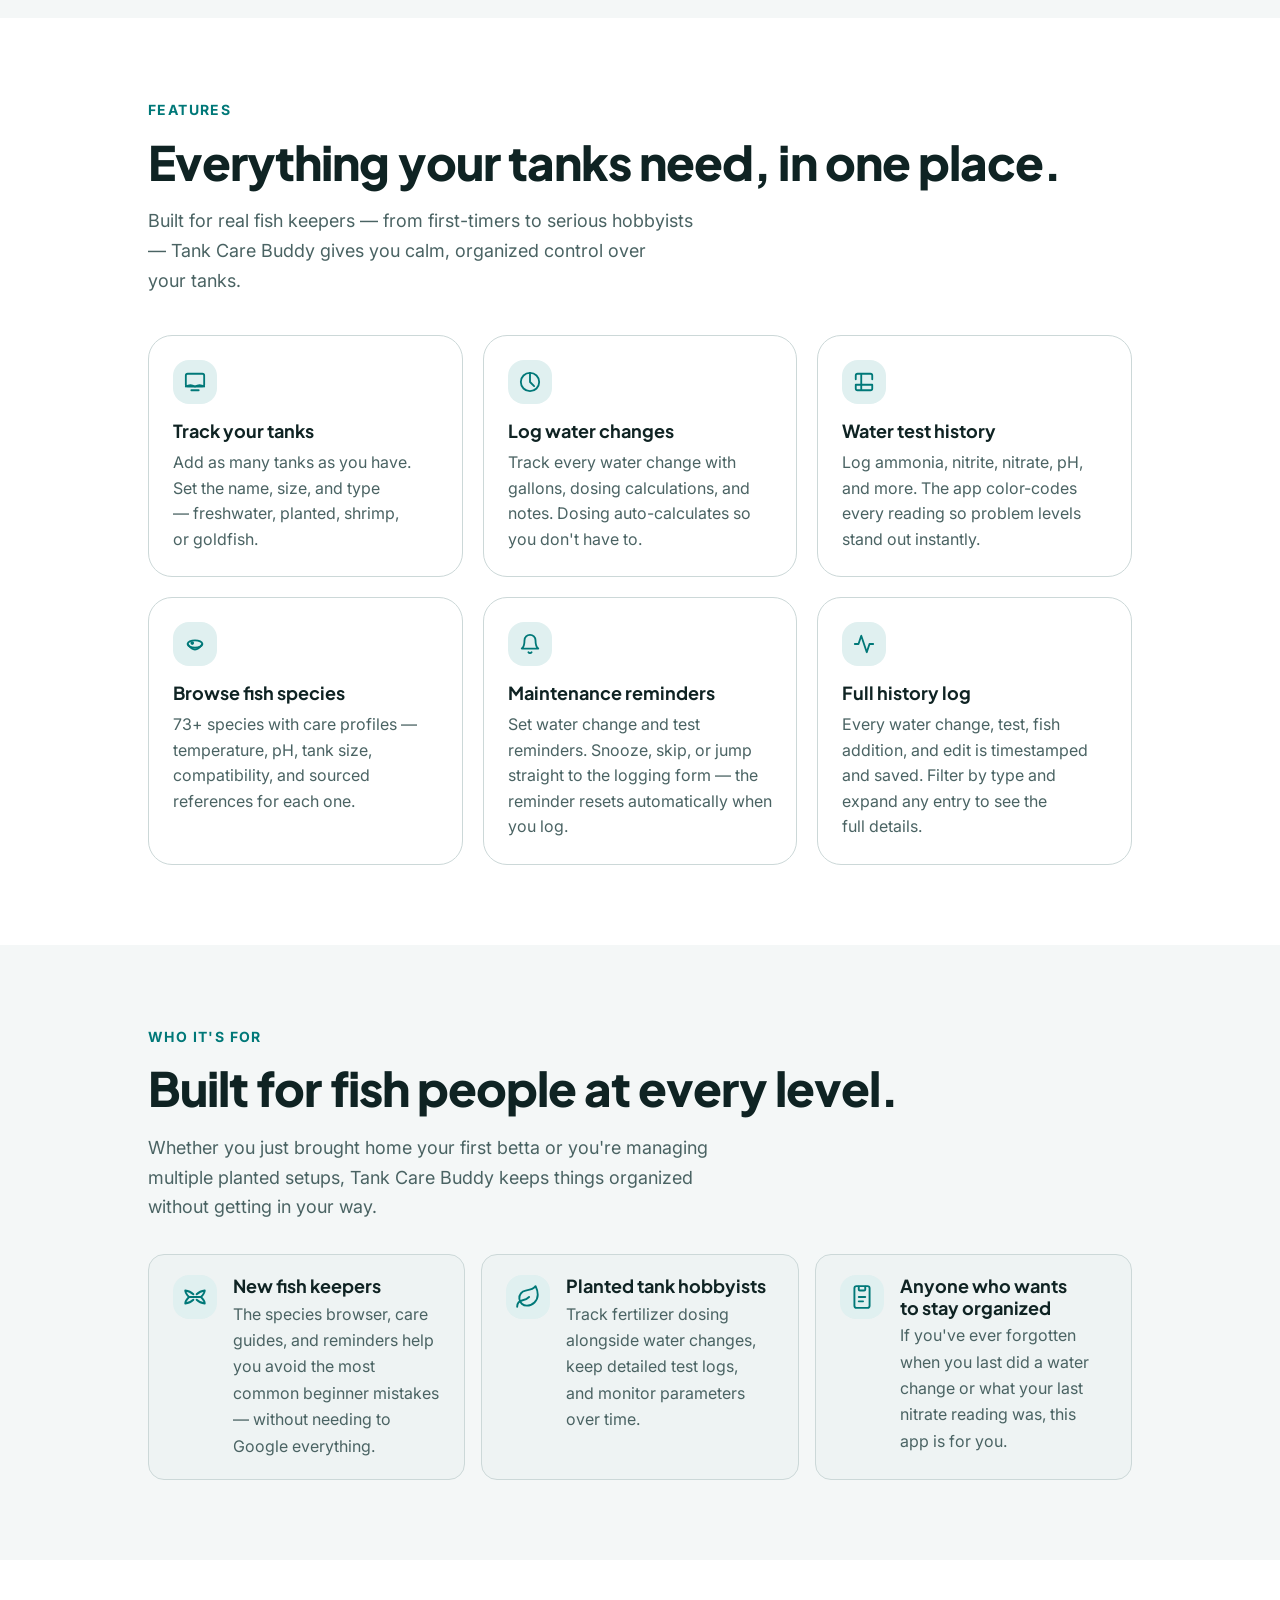
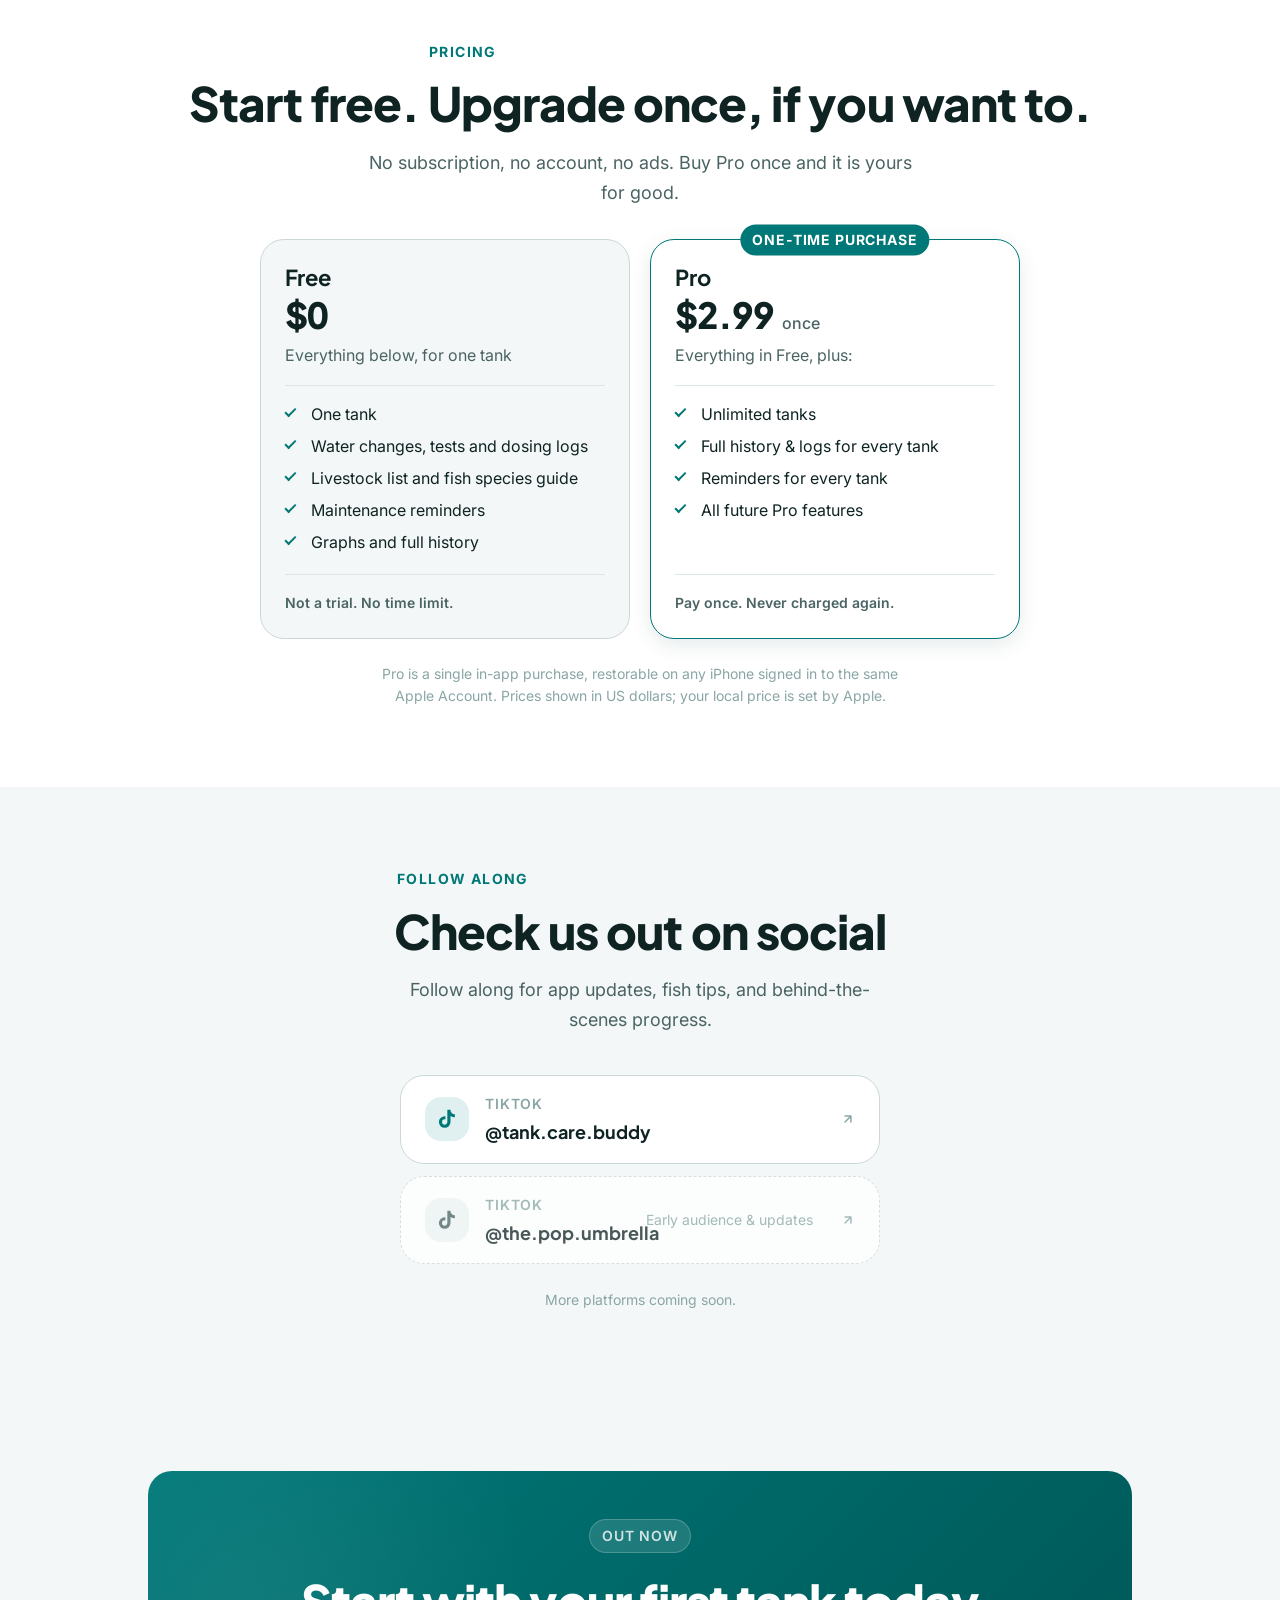
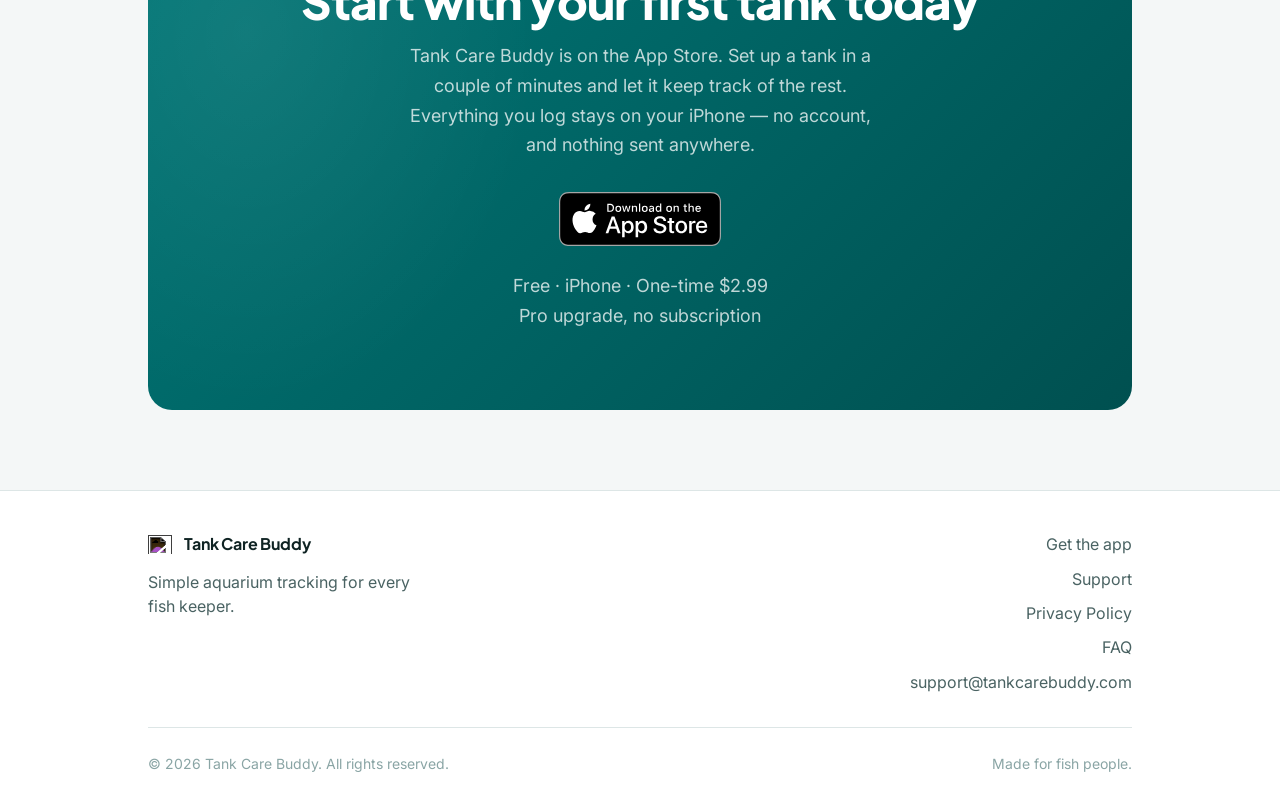
==== commit 146f63c8: "Site v20260817a: launch — App Store badge, Free/Pro pricing, hero contrast fix The app is live (id67" ====
--- a/index.html
+++ b/index.html
@@ -12,9 +12,9 @@
   <meta charset="UTF-8" />
   <meta name="viewport" content="width=device-width, initial-scale=1.0, viewport-fit=cover" />
   <title>Tank Care Buddy — Simple Aquarium Tracking</title>
-  <meta name="description" content="Tank Care Buddy helps fish keepers track water changes, log tests, monitor fish health, and stay on top of tank maintenance — all in one clean app." />
+  <meta name="description" content="Tank Care Buddy is a free iPhone app for fish keepers: track water changes, log tests, monitor fish health, and never miss tank maintenance. No account, no subscription — your data stays on your phone." />
   <meta property="og:title" content="Tank Care Buddy — Simple Aquarium Tracking" />
-  <meta property="og:description" content="Track your tanks, log water changes, browse fish species, and never miss a maintenance reminder." />
+  <meta property="og:description" content="Free on the App Store. Track your tanks, log water changes, browse fish species, and never miss a maintenance reminder." />
   <meta property="og:type" content="website" />
   <meta property="og:url" content="https://tankcarebuddy.com" />
   <meta property="og:image" content="https://tankcarebuddy.com/icon-96.png" />
@@ -25,7 +25,7 @@
   <link rel="preconnect" href="https://fonts.googleapis.com" />
   <link rel="preconnect" href="https://fonts.gstatic.com" crossorigin />
   <link href="https://fonts.googleapis.com/css2?family=Plus+Jakarta+Sans:wght@400;500;600;700;800&family=Inter:wght@400;500;600&display=swap" rel="stylesheet" />
-  <link rel="stylesheet" href="style.css?v=20260812e" />
+  <link rel="stylesheet" href="style.css?v=20260817a" />
 </head>
 <body>
 
@@ -36,9 +36,9 @@
   <main>
     <section class="hero">
       <div class="container text-center">
-        <div class="hero-eyebrow">
+        <div class="hero-eyebrow hero-eyebrow--live">
           <svg width="12" height="12" viewBox="0 0 12 12" fill="currentColor"><circle cx="6" cy="6" r="5"/></svg>
-          Coming soon to the App Store
+          Now available on the App Store
         </div>
 
         <h1 class="hero-title">
@@ -50,39 +50,21 @@
           and never miss a reminder — all in one place. No spreadsheets.
         </p>
 
-        <p class="hero-beta-copy">Submitted to the App Store and awaiting review. Free to download, with an optional one-time Pro upgrade.</p>
+        <p class="hero-beta-copy">Free to download, with everything you need for your first tank. A one-time&nbsp;$2.99 upgrade unlocks unlimited tanks — no subscription, ever.</p>
         <div class="hero-actions">
           <!-- ═══════════════════════════════════════════════════════════════
-               LAUNCH CTA — PLACEHOLDER (app is submitted, listing not live yet)
-               ───────────────────────────────────────────────────────────────
-               TO GO LIVE when the App Store listing is approved:
-                 1. Delete the <span class="btn-soon"> block below.
-                 2. Uncomment the <a> block below it.
-                 3. Replace APP_STORE_URL with your real link, which looks like
-                    https://apps.apple.com/us/app/tank-care-buddy/id1234567890
-                 4. Repeat both steps in the bottom CTA banner near the end of
-                    this file (search for "btn-soon").
-               Recommended: swap the icon for Apple's official "Download on the
-               App Store" badge, downloaded from Apple's marketing guidelines at
-               https://developer.apple.com/app-store/marketing/guidelines/ .
-               Do not recreate Apple's badge or logo by hand — Apple requires the
-               official artwork, so this placeholder uses a neutral icon instead.
+               LIVE App Store CTA. The listing went live 17 August 2026.
+               app-store-badge.svg is Apple's official, unmodified badge
+               artwork from https://developer.apple.com/app-store/marketing/guidelines/
+               Do not redraw, recolour, stretch or add effects to it — Apple
+               requires the artwork be used exactly as supplied.
                ═══════════════════════════════════════════════════════════════ -->
-          <span class="btn-soon">
-            <svg width="20" height="20" viewBox="0 0 24 24" fill="none" stroke="currentColor" stroke-width="2" stroke-linecap="round" stroke-linejoin="round" aria-hidden="true"><path d="M12 3v12"/><path d="m7 12 5 5 5-5"/><path d="M5 21h14"/></svg>
-            <span class="btn-soon-label">
-              <span class="btn-soon-sub">Coming soon</span>
-              <span class="btn-soon-main">On the App Store</span>
-            </span>
-          </span>
-          <!--
-          <a href="APP_STORE_URL" class="btn btn-primary btn-lg" target="_blank" rel="noopener noreferrer" onclick="gtag('event','click_app_store',{cta_location:'hero'});">
-            Download on the App Store
+          <a href="https://apps.apple.com/us/app/tank-care-buddy/id6788157041" class="appstore-badge-link" target="_blank" rel="noopener noreferrer" onclick="gtag('event','click_app_store',{cta_location:'hero'});">
+            <img src="app-store-badge.svg" alt="Download Tank Care Buddy on the App Store" width="162" height="54" />
           </a>
-          -->
           <a href="faq.html" class="btn btn-ghost">Learn more</a>
         </div>
-        <p class="hero-coming-soon">Free to download. Requires iPhone.</p>
+        <p class="hero-coming-soon">Free on the App Store. Requires iPhone.</p>
 
         <!-- Phone mockup -->
         <!-- ── SCREENSHOT CAROUSEL (v20260706c) ── -->
@@ -242,6 +224,62 @@
       </div>
     </section>
 
+    <!-- ═══════════════════════════════════════════════════ PRICING
+         Mirrors the in-app paywall exactly. The free tier is one tank
+         (FREE_TIER_LIMIT = 1 in app.js); Pro is the four lines listed in
+         _showPaywallModal(). If either changes in the app, change it here too. -->
+    <section class="section section--alt" id="pricing">
+      <div class="container">
+        <div class="text-center">
+          <p class="section-label">Pricing</p>
+          <h2 class="section-title">Start free. Upgrade once, if you want to.</h2>
+          <p class="section-sub">No subscription, no account, no ads. Buy Pro once and it is yours for good.</p>
+        </div>
+
+        <div class="pricing-grid">
+
+          <div class="price-card">
+            <div class="price-card-head">
+              <h3 class="price-name">Free</h3>
+              <div class="price-amount">$0</div>
+              <p class="price-note">Everything below, for one tank</p>
+            </div>
+            <ul class="price-list">
+              <li>One tank</li>
+              <li>Water changes, tests and dosing logs</li>
+              <li>Livestock list and fish species guide</li>
+              <li>Maintenance reminders</li>
+              <li>Graphs and full history</li>
+            </ul>
+            <p class="price-foot">Not a trial. No time limit.</p>
+          </div>
+
+          <div class="price-card price-card--pro">
+            <div class="price-tag-best">One-time purchase</div>
+            <div class="price-card-head">
+              <h3 class="price-name">Pro</h3>
+              <div class="price-amount">$2.99<span class="price-once">once</span></div>
+              <p class="price-note">Everything in Free, plus:</p>
+            </div>
+            <ul class="price-list">
+              <li>Unlimited tanks</li>
+              <li>Full history &amp; logs for every tank</li>
+              <li>Reminders for every tank</li>
+              <li>All future Pro features</li>
+            </ul>
+            <p class="price-foot">Pay once. Never charged again.</p>
+          </div>
+
+        </div>
+
+        <p class="pricing-footnote">
+          Pro is a single in-app purchase, restorable on any iPhone signed in to the same
+          Apple&nbsp;Account. Prices shown in US dollars; your local price is set by Apple.
+        </p>
+      </div>
+    </section>
+
+
 
     <!-- ═══════════════════════════════════════════════════ SOCIAL -->
     <section class="section social-section" id="social">
@@ -317,31 +355,17 @@
     <section class="section">
       <div class="container">
         <div class="cta-banner" id="beta-cta">
-          <div class="cta-badge">Coming soon</div>
-          <h2>Tank Care Buddy is on the way</h2>
+          <div class="cta-badge">Out now</div>
+          <h2>Start with your first tank today</h2>
           <p>
-            Tank Care Buddy is finished and submitted to the App Store. As soon as it is
-            approved, this page will link straight to the download. Everything you track
-            stays on your iPhone — no account, and nothing sent anywhere.
+            Tank Care Buddy is on the App Store. Set up a tank in a couple of minutes and
+            let it keep track of the rest. Everything you log stays on your iPhone — no
+            account, and nothing sent anywhere.
           </p>
-          <!-- LAUNCH CTA — PLACEHOLDER. See the instructions in the hero section
-               at the top of this file for the two-step swap to the live link. -->
-          <span class="btn-soon btn-soon--on-dark">
-            <svg width="20" height="20" viewBox="0 0 24 24" fill="none" stroke="currentColor" stroke-width="2" stroke-linecap="round" stroke-linejoin="round" aria-hidden="true"><path d="M12 3v12"/><path d="m7 12 5 5 5-5"/><path d="M5 21h14"/></svg>
-            <span class="btn-soon-label">
-              <span class="btn-soon-sub">Free · iPhone only</span>
-              <span class="btn-soon-main">Coming soon to the App Store</span>
-            </span>
-          </span>
-          <!--
-          <a href="APP_STORE_URL" class="btn-appstore-white" target="_blank" rel="noopener noreferrer" onclick="gtag('event','click_app_store',{cta_location:'banner'});">
-            <svg width="20" height="20" viewBox="0 0 24 24" fill="none" stroke="currentColor" stroke-width="2" stroke-linecap="round" stroke-linejoin="round" aria-hidden="true"><path d="M12 3v12"/><path d="m7 12 5 5 5-5"/><path d="M5 21h14"/></svg>
-            <span class="btn-appstore-label">
-              <span class="btn-appstore-sub">Free · iPhone only</span>
-              <span class="btn-appstore-main">Download on the App Store</span>
-            </span>
+          <a href="https://apps.apple.com/us/app/tank-care-buddy/id6788157041" class="appstore-badge-link" target="_blank" rel="noopener noreferrer" onclick="gtag('event','click_app_store',{cta_location:'banner'});">
+            <img src="app-store-badge.svg" alt="Download Tank Care Buddy on the App Store" width="162" height="54" />
           </a>
-          -->
+          <p class="cta-fineprint">Free · iPhone · One-time $2.99 Pro upgrade, no subscription</p>
         </div>
       </div>
     </section>
@@ -351,7 +375,7 @@
   <!-- FOOTER -->
   <div id="footer-placeholder"></div>
 
-  <script src="shared.js?v=20260702a"></script>
+  <script src="shared.js?v=20260817a"></script>
 
   <!-- Screenshot carousel (v20260706c) -->
   <script>
--- a/style.css
+++ b/style.css
@@ -435,6 +435,14 @@
   inset: 0;
   background: radial-gradient(ellipse 80% 60% at 50% -10%, var(--color-primary-light), transparent);
   pointer-events: none;
+  z-index: 0;
+}
+/* v20260817a — the glow above is absolutely positioned, so without a stacking
+   context of its own the hero content (which was position:static) painted
+   BENEATH it and every word in the hero was washed out by the pale teal. */
+.hero > .container {
+  position: relative;
+  z-index: 1;
 }
 
 .hero-eyebrow {
@@ -1241,7 +1249,7 @@
 .hero-beta-copy {
   font-size: var(--text-sm);
   color: var(--color-text-muted);
-  margin-bottom: var(--space-16);
+  margin-bottom: var(--space-8);
   margin-top: 0;
   text-align: center;
   max-width: 36ch;
@@ -1476,3 +1484,185 @@
     margin-bottom: 2px;
   }
 }
+
+/* ══════════════════════════════════════════════════════════════════
+   LAUNCH (v20260817a) — live App Store badge + pricing
+   The badge is Apple's official artwork. Only its size may change:
+   never recolour it, add shadows, round its corners or overlay it.
+   ══════════════════════════════════════════════════════════════════ */
+
+/* Green "live" dot in the hero eyebrow, replacing the muted teal */
+.hero-eyebrow--live {
+  color: var(--color-success);
+  background: var(--color-success-bg);
+}
+.hero-eyebrow--live svg { color: var(--color-success); }
+
+/* Apple badge link — the anchor supplies focus/hover, the artwork is untouched */
+.appstore-badge-link {
+  display: inline-flex;
+  align-items: center;
+  border-radius: var(--radius-md);
+  transition: transform var(--trans), opacity var(--trans);
+}
+.appstore-badge-link:hover { transform: translateY(-2px); opacity: 0.9; }
+.appstore-badge-link:active { transform: translateY(0); }
+.appstore-badge-link:focus-visible {
+  outline: 2px solid var(--color-cta);
+  outline-offset: 4px;
+}
+.appstore-badge-link img {
+  display: block;
+  width: 162px;
+  height: auto;
+}
+
+.cta-fineprint {
+  margin: var(--space-4) auto 0;
+  max-width: 40ch;
+  text-wrap: balance;
+  font-size: var(--text-sm);
+  color: rgba(255,255,255,0.72);
+}
+
+/* ── Pricing ───────────────────────────────────────────────────── */
+/* .section-sub sets max-width:52ch with no auto margin, which is right for the
+   left-aligned section headers but leaves a centred one visibly off-centre. */
+.text-center .section-sub { margin-inline: auto; }
+
+.pricing-grid {
+  display: grid;
+  grid-template-columns: repeat(2, minmax(0, 1fr));
+  gap: var(--space-5);
+  max-width: 760px;
+  margin: var(--space-8) auto 0;
+  align-items: stretch;
+}
+
+.price-card {
+  position: relative;
+  display: flex;
+  flex-direction: column;
+  background: var(--color-bg);
+  border: 1px solid var(--color-border);
+  border-radius: var(--radius-xl);
+  padding: var(--space-6);
+  height: 100%;
+}
+
+.price-card--pro {
+  background: var(--color-surface);
+  border-color: var(--color-primary);
+  box-shadow: var(--shadow-md);
+}
+
+.price-tag-best {
+  position: absolute;
+  top: 0;
+  left: 50%;
+  transform: translate(-50%, -50%);
+  white-space: nowrap;
+  font-size: var(--text-xs);
+  font-weight: 700;
+  letter-spacing: 0.06em;
+  text-transform: uppercase;
+  color: #fff;
+  background: var(--color-primary);
+  padding: var(--space-1) var(--space-3);
+  border-radius: var(--radius-full);
+}
+
+.price-card-head {
+  padding-bottom: var(--space-4);
+  border-bottom: 1px solid var(--color-divider);
+  margin-bottom: var(--space-4);
+}
+
+.price-name {
+  font-family: var(--font-display);
+  font-size: var(--text-lg);
+  font-weight: 700;
+  color: var(--color-text);
+  margin: 0 0 var(--space-1);
+}
+
+.price-amount {
+  font-family: var(--font-display);
+  font-size: 2.25rem;
+  font-weight: 800;
+  letter-spacing: -0.03em;
+  line-height: 1.1;
+  color: var(--color-text);
+  font-variant-numeric: tabular-nums lining-nums;
+}
+.price-once {
+  display: inline-block;
+  margin-left: var(--space-2);
+  font-family: var(--font-body);
+  font-size: var(--text-sm);
+  font-weight: 500;
+  letter-spacing: 0;
+  color: var(--color-text-muted);
+}
+
+.price-note {
+  margin: var(--space-2) 0 0;
+  font-size: var(--text-sm);
+  color: var(--color-text-muted);
+}
+
+.price-list {
+  list-style: none;
+  margin: 0;
+  padding: 0;
+  flex: 1 1 auto;
+  display: flex;
+  flex-direction: column;
+  gap: var(--space-2);
+}
+.price-list li {
+  position: relative;
+  padding-left: 1.6rem;
+  font-size: var(--text-sm);
+  line-height: 1.5;
+  color: var(--color-text);
+}
+.price-list li::before {
+  content: "";
+  position: absolute;
+  left: 0;
+  top: 0.42em;
+  width: 0.7rem;
+  height: 0.4rem;
+  border-left: 2px solid var(--color-primary);
+  border-bottom: 2px solid var(--color-primary);
+  transform: rotate(-45deg);
+}
+
+.price-foot {
+  margin: var(--space-5) 0 0;
+  padding-top: var(--space-4);
+  border-top: 1px solid var(--color-divider);
+  font-size: var(--text-xs);
+  font-weight: 600;
+  color: var(--color-text-muted);
+}
+
+.pricing-footnote {
+  max-width: 560px;
+  margin: var(--space-6) auto 0;
+  text-align: center;
+  font-size: var(--text-xs);
+  line-height: 1.6;
+  color: var(--color-text-faint);
+}
+
+@media (max-width: 640px) {
+  .pricing-grid {
+    grid-template-columns: minmax(0, 1fr);
+    gap: var(--space-6);
+    margin-top: var(--space-6);
+  }
+  .price-card--pro { margin-top: var(--space-3); }
+  .price-list { flex: 0 0 auto; }
+}
